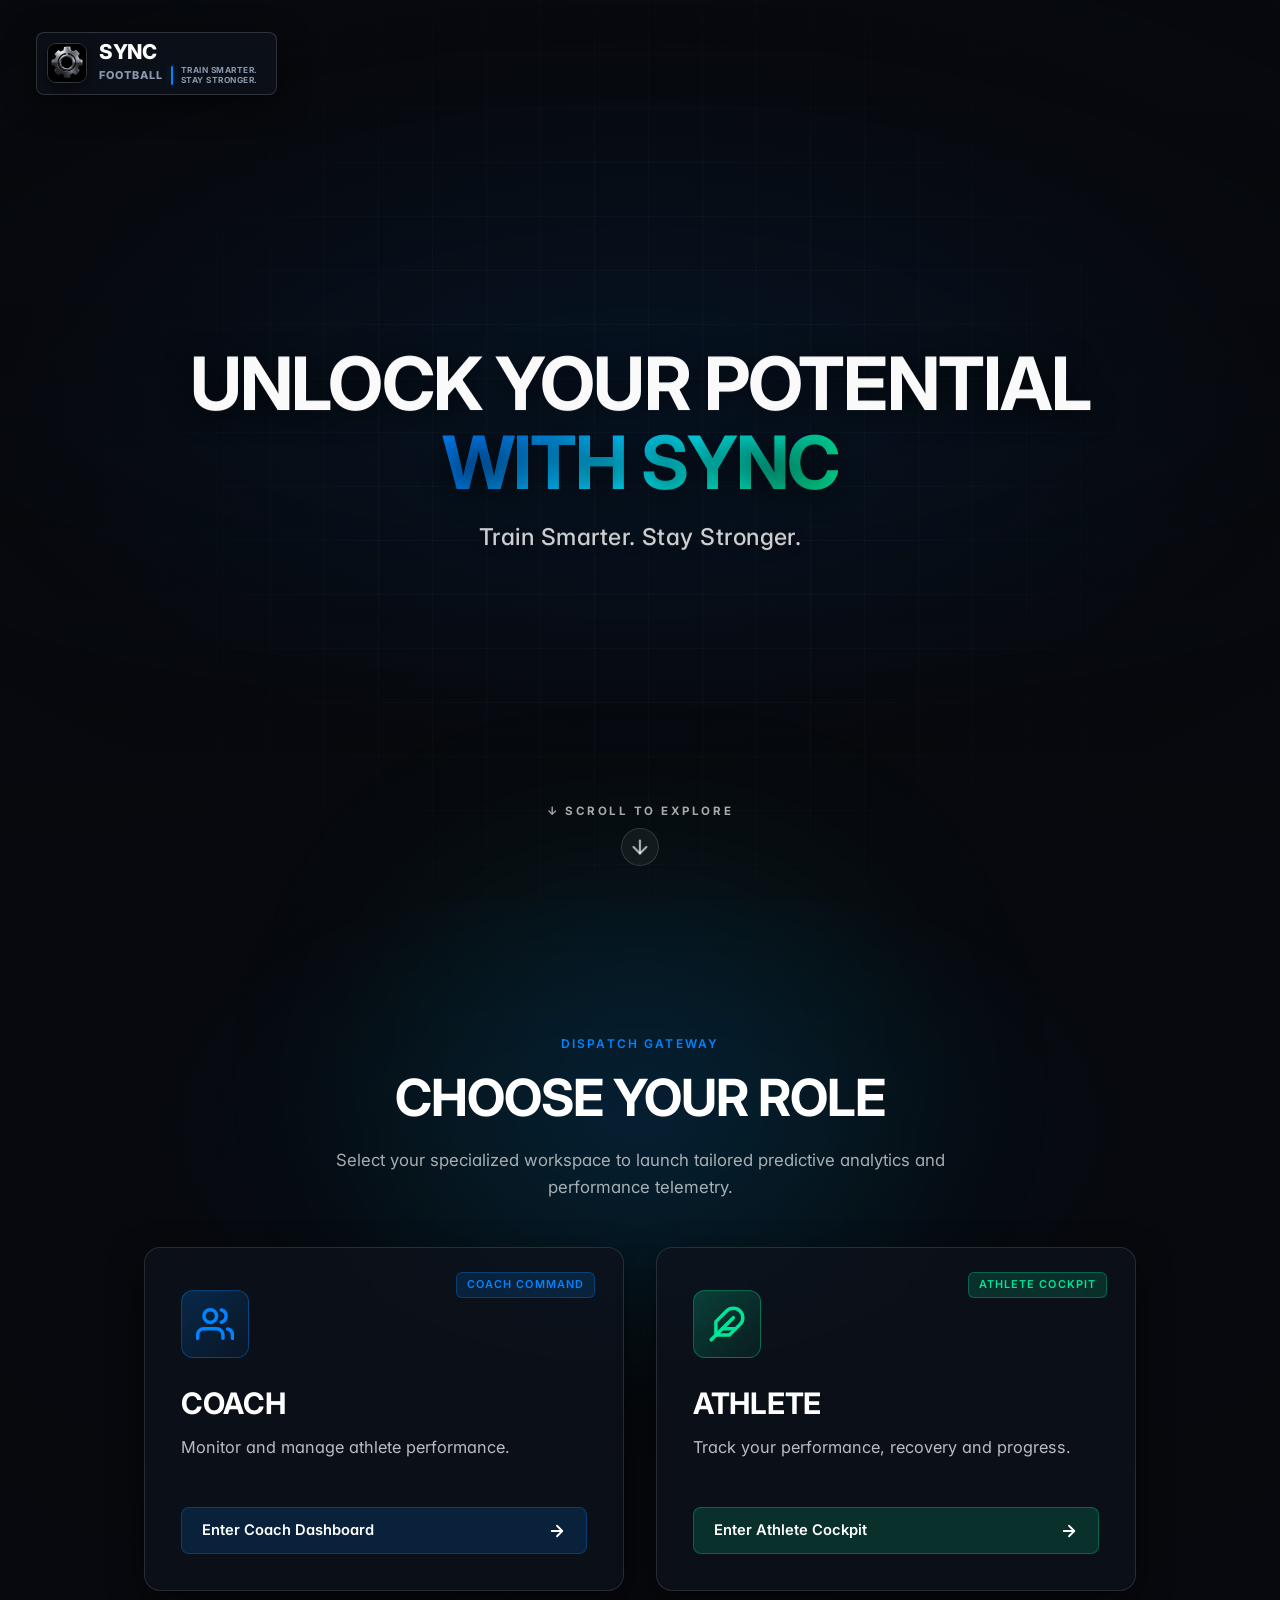
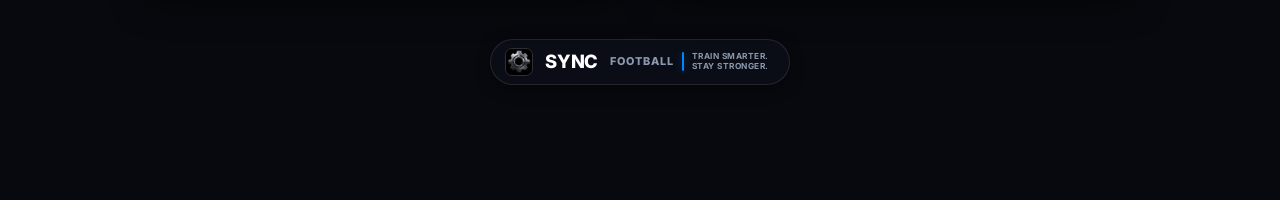
==== public/index.html @ 0d1e0ff8 "Fix ESP32 simulation toggle, telemetry pipeline, and persistent graph visibility" ====
<!DOCTYPE html>
<html lang="en">

<head>
  <meta charset="UTF-8">
  <meta name="viewport" content="width=device-width, initial-scale=1.0">
  <title>SYNC — Train Smarter. Stay Stronger.</title>
  <meta name="description"
    content="SYNC: Predictive AI Telemetry, Performance Readiness, and Injury Prevention.">

  <!-- Modern Clean Typography -->
  <link rel="preconnect" href="https://fonts.googleapis.com">
  <link rel="preconnect" href="https://fonts.gstatic.com" crossorigin>
  <link href="https://fonts.googleapis.com/css2?family=Inter:wght@400;500;600;700;800&display=swap" rel="stylesheet">

  <link rel="icon" type="image/png" sizes="32x32" href="images/favicon-32x32.png">
  <link rel="icon" type="image/png" sizes="16x16" href="images/favicon-16x16.png">
  <link rel="apple-touch-icon" sizes="180x180" href="images/apple-touch-icon.png">
  <link rel="shortcut icon" href="favicon.ico">
  <!-- Google Fonts Preconnect & High-Performance Typography -->
  <link rel="preconnect" href="https://fonts.googleapis.com">
  <link rel="preconnect" href="https://fonts.gstatic.com" crossorigin>
  <link href="https://fonts.googleapis.com/css2?family=IBM+Plex+Mono:wght@400;500;600;700&family=Inter:wght@300;400;500;600;700;800&display=swap" rel="stylesheet">
  <link rel="stylesheet" href="style.css">
</head>

<body>

  <!-- ========================================================================
       NEW LANDING PAGE EXPERIENCE (Sections 1 & 2)
       ======================================================================== -->
  <div id="landingPage" class="landing-page-root">

    <!-- ======================================================================
         SECTION 1: FULL-SCREEN VIDEO HERO (100vh)
         ====================================================================== -->
    <section class="landing-section landing-hero-section" id="landingHeroSection">
      
      <!-- Full-Screen Background Video Layer -->
      <div class="landing-video-container" aria-hidden="true">
        <video class="landing-hero-video" id="landingHeroVideo" autoplay muted loop playsinline preload="auto">
          <source src="videos/hero-bg.mp4" type="video/mp4">
          <source src="videos/hero-soccer.mp4" type="video/mp4">
          <source src="videos/hero-soccer-alt.mp4" type="video/mp4">
        </video>
        <div class="landing-video-overlay"></div>
        <div class="landing-grid-cyber-mesh"></div>
      </div>

      <!-- Top Floating Minimal Brand Badge -->
      <header class="landing-top-bar" aria-label="SYNC Brand Header">
        <div class="landing-brand-box">
          <img src="images/group_icon.jpg" alt="SYNC Logo" class="landing-brand-logo">
          <div class="landing-brand-info">
            <span class="landing-brand-title">SYNC</span>
            <div class="landing-brand-sub-row">
              <span class="brand-sport">FOOTBALL</span>
              <span class="brand-divider-bar" aria-hidden="true"></span>
              <div class="brand-tagline-stack">
                <span>TRAIN SMARTER.</span>
                <span>STAY STRONGER.</span>
              </div>
            </div>
          </div>
        </div>
      </header>

      <!-- Centered Hero Caption -->
      <div class="landing-hero-content">
        <h1 class="landing-hero-title">
          UNLOCK YOUR POTENTIAL<br>
          <span class="landing-hero-title-highlight">WITH SYNC</span>
        </h1>

        <p class="landing-hero-subtitle">Train Smarter. Stay Stronger.</p>
      </div>

      <!-- Bottom Scroll Indicator -->
      <a href="#chooseRoleSection" class="landing-scroll-indicator" id="scrollExploreBtn" aria-label="Scroll to explore roles">
        <span class="landing-scroll-text">↓ SCROLL TO EXPLORE</span>
        <div class="landing-scroll-arrow">
          <svg viewBox="0 0 24 24" width="22" height="22" fill="none" stroke="currentColor" stroke-width="2.4" stroke-linecap="round" stroke-linejoin="round">
            <line x1="12" y1="5" x2="12" y2="19"></line>
            <polyline points="19 12 12 19 5 12"></polyline>
          </svg>
        </div>
      </a>
    </section>

    <!-- ======================================================================
         SECTION 2: CHOOSE YOUR ROLE (100vh)
         ====================================================================== -->
    <section class="landing-section landing-role-section" id="chooseRoleSection">
      <div class="landing-role-backdrop-glow"></div>
      <div class="landing-role-container">
        
        <div class="landing-role-header">
          <span class="landing-role-kicker">DISPATCH GATEWAY</span>
          <h2 class="landing-role-headline">CHOOSE YOUR ROLE</h2>
          <p class="landing-role-lead">Select your specialized workspace to launch tailored predictive analytics and performance telemetry.</p>
        </div>

        <div class="landing-role-grid">
          
          <!-- COACH CARD -->
          <div class="landing-role-card coach-card" id="btnRoleCoach" role="button" tabindex="0" aria-label="Select Coach Role">
            <div class="landing-card-glow coach-glow"></div>
            <div class="landing-card-pill coach-pill">COACH COMMAND</div>
            
            <div class="landing-card-icon-box coach-icon-box">
              <svg viewBox="0 0 24 24" width="38" height="38" fill="none" stroke="currentColor" stroke-width="2.2" stroke-linecap="round" stroke-linejoin="round">
                <path d="M17 21v-2a4 4 0 0 0-4-4H5a4 4 0 0 0-4 4v2"/>
                <circle cx="9" cy="7" r="4"/>
                <path d="M23 21v-2a4 4 0 0 0-3-3.87"/>
                <path d="M16 3.13a4 4 0 0 1 0 7.75"/>
              </svg>
            </div>

            <h3 class="landing-card-title">COACH</h3>
            <p class="landing-card-desc">Monitor and manage athlete performance.</p>

            <div class="landing-card-action coach-action">
              <span>Enter Coach Dashboard</span>
              <svg viewBox="0 0 24 24" width="18" height="18" fill="none" stroke="currentColor" stroke-width="2.4" stroke-linecap="round" stroke-linejoin="round">
                <line x1="5" y1="12" x2="19" y2="12"></line>
                <polyline points="12 5 19 12 12 19"></polyline>
              </svg>
            </div>
          </div>

          <!-- ATHLETE CARD -->
          <div class="landing-role-card athlete-card" id="btnRoleAthlete" role="button" tabindex="0" aria-label="Select Athlete Role">
            <div class="landing-card-glow athlete-glow"></div>
            <div class="landing-card-pill athlete-pill">ATHLETE COCKPIT</div>

            <div class="landing-card-icon-box athlete-icon-box">
              <svg viewBox="0 0 24 24" width="38" height="38" fill="none" stroke="currentColor" stroke-width="2.2" stroke-linecap="round" stroke-linejoin="round">
                <path d="M20.24 12.24a6 6 0 0 0-8.49-8.49L5 10.5V19h8.5z"/>
                <line x1="16" y1="8" x2="2" y2="22"/>
                <line x1="17.5" y1="15" x2="9" y2="15"/>
              </svg>
            </div>

            <h3 class="landing-card-title">ATHLETE</h3>
            <p class="landing-card-desc">Track your performance, recovery and progress.</p>

            <div class="landing-card-action athlete-action">
              <span>Enter Athlete Cockpit</span>
              <svg viewBox="0 0 24 24" width="18" height="18" fill="none" stroke="currentColor" stroke-width="2.4" stroke-linecap="round" stroke-linejoin="round">
                <line x1="5" y1="12" x2="19" y2="12"></line>
                <polyline points="12 5 19 12 12 19"></polyline>
              </svg>
            </div>
          </div>

        </div>

        <div class="landing-section-footer">
          <div class="footer-brand-lockup">
            <img src="images/group_icon.jpg" alt="SYNC Logo" class="footer-brand-icon">
            <span class="footer-brand-title">SYNC</span>
            <div class="footer-brand-sub-row">
              <span class="brand-sport">FOOTBALL</span>
              <span class="brand-divider-bar" aria-hidden="true"></span>
              <div class="brand-tagline-stack">
                <span>TRAIN SMARTER.</span>
                <span>STAY STRONGER.</span>
              </div>
            </div>
          </div>
        </div>

      </div>
    </section>

  </div>

  <!-- ========================================================================
       EXISTING APPLICATION COCKPIT ROOT (Wrapped to enable seamless role dispatch)
       ======================================================================== -->
  <div id="dashboardAppRoot" class="dashboard-app-root hidden">

  <!-- Top Application Navigation Header -->
  <header class="top-nav">
    <div class="nav-left-group">
      <!-- Mobile Drawer Hamburger Toggle Button -->
      <button class="mobile-nav-toggle" id="mobileNavToggle" aria-label="Toggle navigation menu" aria-expanded="false"
        aria-controls="appSidebar">
        <svg viewBox="0 0 24 24" width="22" height="22" fill="none" stroke="currentColor" stroke-width="2.3"
          stroke-linecap="round" stroke-linejoin="round">
          <line x1="3" y1="12" x2="21" y2="12"></line>
          <line x1="3" y1="6" x2="21" y2="6"></line>
          <line x1="3" y1="18" x2="21" y2="18"></line>
        </svg>
      </button>

      <!-- Brand Logo and Identity -->
      <a href="#dashboard" class="brand-box" aria-label="SYNC Football Dashboard">
        <div class="brand-icon">
          <img src="images/group_icon.jpg" alt="SYNC Logo" class="brand-logo-img">
        </div>
        <div class="brand-text">
          <span class="brand-name">SYNC</span>
          <div class="brand-sub-lockup">
            <span class="brand-sport">FOOTBALL</span>
            <span class="brand-divider-bar" aria-hidden="true"></span>
            <div class="brand-tagline-stack">
              <span>TRAIN SMARTER.</span>
              <span>STAY STRONGER.</span>
            </div>
          </div>
        </div>
      </a>

      <!-- Quick Switch Role / Back to Home Button -->
      <button type="button" class="btn-switch-role-pill" id="btnSwitchRoleTop" title="Return to Landing Page & Switch Role">
        <svg viewBox="0 0 24 24" width="13" height="13" fill="none" stroke="currentColor" stroke-width="2.3" stroke-linecap="round" stroke-linejoin="round">
          <polyline points="15 18 9 12 15 6"></polyline>
        </svg>
        <span>Switch Role</span>
      </button>
    </div>

    <!-- Center Role Switcher (Athlete Cockpit | Coach Squad | Forensic Auditor) -->
    <div class="nav-center-group">
      <div class="role-segment-control" role="tablist" aria-label="Role View Selector">
        <button class="role-segment-btn active" data-role="athlete" role="tab" aria-selected="true" title="Athlete Personal Cockpit">
          <svg viewBox="0 0 24 24" width="14" height="14" fill="none" stroke="currentColor" stroke-width="2.3">
            <path d="M20 21v-2a4 4 0 0 0-4-4H8a4 4 0 0 0-4 4v2"/><circle cx="12" cy="7" r="4"/>
          </svg>
          <span>Athlete</span>
        </button>
        <button class="role-segment-btn" data-role="coach" role="tab" aria-selected="false" title="Squad Management">
          <svg viewBox="0 0 24 24" width="14" height="14" fill="none" stroke="currentColor" stroke-width="2.3">
            <path d="M17 21v-2a4 4 0 0 0-4-4H5a4 4 0 0 0-4 4v2"/><circle cx="9" cy="7" r="4"/><path d="M23 21v-2a4 4 0 0 0-3-3.87"/><path d="M16 3.13a4 4 0 0 1 0 7.75"/>
          </svg>
          <span>Coach Squad</span>
        </button>
      </div>
      <span id="headerRoleBadge" class="header-role-indicator">Athlete View</span>
    </div>

    <!-- Top Right Actions & Athlete Profile -->
    <div class="nav-right-group">

      <!-- Quick Action Buttons for Transparency -->
      <div class="header-transparency-actions">
        <button class="btn-header-pill" id="btnOpenDataQualityModal" title="Live Sensor Quality & Diagnostics">
          <span class="pulse-dot green" id="headerQualityDot"></span>
          <span id="headerQualityLabel">Quality: 96%</span>
        </button>
        <button class="btn-header-pill" id="btnOpenModelCardModal" title="View Versioned ML Model Card & Metrics">
          <span>Model Card v2.4</span>
        </button>
      </div>

      <!-- User Profile & Time Display -->
      <div class="user-profile-widget">
        <div class="user-profile-menu" id="userProfileBtn" tabindex="0" role="button" aria-haspopup="true">
          <img src="images/athlete_avatar.png" alt="Avneesh Walvalkar" class="user-avatar-img">
          <div class="user-info-text">
            <div class="user-name-row">
              <span class="user-name">Avneesh Walvalkar</span>
              <svg viewBox="0 0 24 24" width="14" height="14" fill="none" stroke="currentColor" stroke-width="2.5">
                <polyline points="6 9 12 15 18 9" />
              </svg>
            </div>
            <span class="user-role-label" id="userRoleBadge">Football Player</span>
          </div>
        </div>

        <div class="datetime-display">
          <span class="datetime-date" id="liveDate">Mon, 7 Oct 2025</span>
          <span class="datetime-time" id="liveTime">10:24 AM</span>
        </div>
      </div>
    </div>
  </header>



  <!-- Mobile Navigation Drawer Backdrop Overlay -->
  <div class="mobile-nav-backdrop" id="mobileNavBackdrop"></div>

  <!-- Application Body Layout -->
  <div class="app-layout">

    <!-- Left Navigation Sidebar / Mobile Slide-Out Drawer -->
    <aside class="sidebar" id="appSidebar" role="navigation" aria-label="Main Navigation">
      <div class="sidebar-drawer-header">
        <div class="drawer-brand">
          <div class="brand-icon drawer-icon">
            <img src="images/group_icon.jpg" alt="SYNC Logo" class="brand-logo-img">
          </div>
          <div class="brand-text">
            <span class="brand-name">SYNC</span>
            <div class="brand-sub-lockup">
              <span class="brand-sport">FOOTBALL</span>
              <span class="brand-divider-bar" aria-hidden="true"></span>
              <div class="brand-tagline-stack">
                <span>TRAIN SMARTER.</span>
                <span>STAY STRONGER.</span>
              </div>
            </div>
          </div>
        </div>
        <button class="drawer-close-btn" id="btnCloseSidebar" aria-label="Close navigation menu">&times;</button>
      </div>

      <!-- Quick Switch Role Sidebar Button -->
      <div class="sidebar-switch-role-box">
        <button type="button" class="sidebar-switch-role-btn" id="btnSwitchRoleSidebar" title="Return to Landing Page & Switch Role">
          <svg viewBox="0 0 24 24" width="12" height="12" fill="none" stroke="currentColor" stroke-width="2.2" stroke-linecap="round" stroke-linejoin="round">
            <line x1="19" y1="12" x2="5" y2="12"></line>
            <polyline points="12 19 5 12 12 5"></polyline>
          </svg>
          <span>Back to Home</span>
        </button>
      </div>

      <nav class="sidebar-nav">
        <!-- Core Cockpit -->
        <div class="sidebar-nav-section">
          <span class="nav-section-label">Core Cockpit</span>
          <a href="#dashboard" class="nav-item active" data-nav="dashboard">
            <svg viewBox="0 0 24 24" fill="none" stroke="currentColor" stroke-width="2.2">
              <path d="m3 9 9-7 9 7v11a2 2 0 0 1-2 2H5a2 2 0 0 1-2-2z" />
              <polyline points="9 22 9 12 15 12 15 22" />
            </svg>
            <span>Dashboard</span>
          </a>

          <a href="#live-data" class="nav-item" data-nav="live-data">
            <svg viewBox="0 0 24 24" fill="none" stroke="currentColor" stroke-width="2.2">
              <polyline points="22 12 18 12 15 21 9 3 6 12 2 12" />
            </svg>
            <span>Live Data Lab</span>
          </a>

          <a href="#analytics" class="nav-item" data-nav="analytics">
            <svg viewBox="0 0 24 24" fill="none" stroke="currentColor" stroke-width="2.2">
              <line x1="18" y1="20" x2="18" y2="10" />
              <line x1="12" y1="20" x2="12" y2="4" />
              <line x1="6" y1="20" x2="6" y2="14" />
            </svg>
            <span>Analytics</span>
          </a>
        </div>

        <!-- Digital Twin & Simulation -->
        <div class="sidebar-nav-section">
          <span class="nav-section-label">Digital Twin</span>
          <a href="#what-if" class="nav-item" data-nav="what-if">
            <svg viewBox="0 0 24 24" fill="none" stroke="currentColor" stroke-width="2.2" stroke-linecap="round"
              stroke-linejoin="round">
              <line x1="4" y1="21" x2="4" y2="14" />
              <line x1="4" y1="10" x2="4" y2="3" />
              <line x1="12" y1="21" x2="12" y2="12" />
              <line x1="12" y1="8" x2="12" y2="3" />
              <line x1="20" y1="21" x2="20" y2="16" />
              <line x1="20" y1="12" x2="20" y2="3" />
              <line x1="1" y1="14" x2="7" y2="14" />
              <line x1="9" y1="8" x2="15" y2="8" />
              <line x1="17" y1="16" x2="23" y2="16" />
            </svg>
            <span>Predicto</span>
          </a>

          <a href="#digital-twin" class="nav-item" data-nav="digital-twin">
            <svg viewBox="0 0 24 24" fill="none" stroke="currentColor" stroke-width="2.2">
              <path d="M20 21v-2a4 4 0 0 0-4-4H8a4 4 0 0 0-4 4v2" />
              <circle cx="12" cy="7" r="4" />
            </svg>
            <span>Player Profile</span>
          </a>
        </div>

        <!-- Squad & Governance -->
        <div class="sidebar-nav-section squad-governance-section coach-only-element">
          <span class="nav-section-label">Squad &amp; Audit</span>
          <a href="#coach-squad" class="nav-item coach-only-element" data-nav="coach-squad">
            <svg viewBox="0 0 24 24" width="18" height="18" fill="none" stroke="currentColor" stroke-width="2.2">
              <path d="M17 21v-2a4 4 0 0 0-4-4H5a4 4 0 0 0-4 4v2"/>
              <circle cx="9" cy="7" r="4"/>
              <path d="M23 21v-2a4 4 0 0 0-3-3.87"/>
              <path d="M16 3.13a4 4 0 0 1 0 7.75"/>
            </svg>
            <span>Coach Squad</span>
          </a>
        </div>

        <!-- System -->
        <div class="sidebar-nav-section">
          <span class="nav-section-label">System</span>
          <a href="#settings" class="nav-item" data-nav="settings">
            <svg viewBox="0 0 24 24" fill="none" stroke="currentColor" stroke-width="2.2">
              <circle cx="12" cy="12" r="3" />
              <path
                d="M19.4 15a1.65 1.65 0 0 0 .33 1.82l.06.06a2 2 0 0 1 0 2.83 2 2 0 0 1-2.83 0l-.06-.06a1.65 1.65 0 0 0-1.82-.33 1.65 1.65 0 0 0-1 1.51V21a2 2 0 0 1-2 2 2 2 0 0 1-2-2v-.09A1.65 1.65 0 0 0 9 19.4a1.65 1.65 0 0 0-1.82.33l-.06.06a2 2 0 0 1-2.83 0 2 2 0 0 1 0-2.83l.06-.06a1.65 1.65 0 0 0 .33-1.82 1.65 1.65 0 0 0-1.51-1H3a2 2 0 0 1-2-2 2 2 0 0 1 2-2h.09A1.65 1.65 0 0 0 4.6 9a1.65 1.65 0 0 0-.33-1.82l-.06-.06a2 2 0 0 1 0-2.83 2 2 0 0 1 2.83 0l.06.06a1.65 1.65 0 0 0 1.82.33H9a1.65 1.65 0 0 0 1-1.51V3a2 2 0 0 1 2-2 2 2 0 0 1 2 2v.09a1.65 1.65 0 0 0 1 1.51 1.65 1.65 0 0 0 1.82-.33l.06-.06a2 2 0 0 1 2.83 0 2 2 0 0 1 0 2.83l-.06.06a1.65 1.65 0 0 0-.33 1.82V9a1.65 1.65 0 0 0 1.51 1H21a2 2 0 0 1 2 2 2 2 0 0 1-2 2h-.09a1.65 1.65 0 0 0-1.51 1z" />
            </svg>
            <span>Settings</span>
          </a>
        </div>

      </nav>

      <!-- Sidebar Pinned Slogan -->
      <div class="sidebar-slogan">
        <h4>BETTER DATA.<br>SAFER PLAYERS.<br>STRONGER TOMORROW.</h4>
      </div>
    </aside>

    <!-- Main Viewport containing View Panels -->
    <main class="main-viewport" id="mainViewport">

      <!-- ======================================================================
           VIEW 1: DASHBOARD (EXACT SCREENSHOT LAYOUT)
           ====================================================================== -->
      <section class="view-panel active" id="view-dashboard">
        <!-- WHOOP-Style Cinematic Low-Poly 3D Soccer Hero Background Video Layer -->
        <div class="whoop-hero-video-bg" aria-hidden="true">
          <video class="whoop-bg-video-element" id="whoopHeroVideo" autoplay muted loop playsinline preload="auto">
            <source src="videos/hero-soccer.mp4" type="video/mp4">
          </video>
          <div class="whoop-hero-video-overlay"></div>
        </div>

        <div class="dashboard-flow-container">

          <!-- 1. EXECUTIVE COMMAND HEADER: Identity & Calibration + Today's AI Prescription -->
          <div class="dashboard-hero-section">
            <!-- Athlete Persona & Calibration Status Card -->
            <div class="card athlete-hero-identity-card" id="athleteTwinStatusCard">
              <div id="twinLoadLabel" style="display:none;">Load: <span id="twinLoadVal">0.0</span></div>
              <div class="hero-identity-top">
                <div class="hero-avatar-box">
                  <img src="images/athlete_avatar.png" alt="Avneesh Walvalkar" class="hero-avatar-img">
                  <span class="pulsing-state-dot-mini"></span>
                </div>
                <div class="hero-identity-meta">
                  <div class="twin-badge-row">
                    <span class="twin-section-label">ATHLETE DIGITAL TWIN</span>
                  </div>
                  <h1 class="hero-greeting-title" id="heroGreeting">Good Morning, Avneesh!</h1>
                  <p class="hero-greeting-sub" id="heroSubtext">Avneesh Walvalkar • Midfielder • Squad #8</p>
                </div>
              </div>

              <div class="hero-identity-footer">
                <div class="overall-state-badge badge-ready" id="twinOverallStateBadge">
                  <span class="pulsing-state-dot"></span>
                  <span id="twinOverallStateText">READY FOR TRAINING</span>
                </div>
                <button type="button" class="btn-twin-explainer" id="btnOpenHowTwinWorks"
                  title="Understand how your personalized digital twin calculates your state">
                  <span>How It Works</span>
                  <svg viewBox="0 0 24 24" width="14" height="14" fill="none" stroke="currentColor" stroke-width="2">
                    <circle cx="12" cy="12" r="10" />
                    <line x1="12" y1="16" x2="12" y2="12" />
                    <line x1="12" y1="8" x2="12.01" y2="8" />
                  </svg>
                </button>
                <div id="smartAlertsList" style="display:none;"></div>
                <span id="alertsCountBadge" style="display:none;">0</span>
              </div>
            </div>
          </div>

          <!-- 2. PHYSICAL SENSORS: Live Biometric Telemetry & Inertial Kinematics -->
          <div class="dashboard-telemetry-section">
            <div class="section-title-row">
              <div class="section-title-left">
                <span class="section-kicker">PHYSICAL SENSORS</span>
                <h2 class="section-heading">Live Athlete Data</h2>
              </div>
              <div class="telemetry-live-badge">
                <span class="pulse-dot green"></span>
                <span>STREAM ACTIVE</span>
              </div>
            </div>

            <!-- 4 Quick Vitals Metric Cards -->
            <div class="vitals-grid-row">
              <!-- Heart Rate -->
              <div class="card metric-card">
                <div class="metric-header">
                  <div class="metric-icon-box icon-heart">
                    <svg viewBox="0 0 24 24" width="18" height="18" fill="none" stroke="currentColor" stroke-width="2" stroke-linecap="round" stroke-linejoin="round">
                      <path d="M20.84 4.61a5.5 5.5 0 0 0-7.78 0L12 5.67l-1.06-1.06a5.5 5.5 0 0 0-7.78 7.78l1.06 1.06L12 21.23l7.78-7.78 1.06-1.06a5.5 5.5 0 0 0 0-7.78z" />
                    </svg>
                  </div>
                  <span class="metric-label">Heart Rate</span>
                </div>
                <div class="metric-val-row">
                  <span class="metric-num" id="vitalHrVal">156</span>
                  <span class="metric-unit">BPM</span>
                  <span class="metric-trend trend-up-red" id="vitalHrTrend">&uarr; 8%</span>
                </div>
                <div class="badge-pill pill-red" id="vitalHrStatus">
                  <span id="vitalHrStatusText">High Intensity</span>
                </div>
              </div>

              <!-- SpO2 -->
              <div class="card metric-card">
                <div class="metric-header">
                  <div class="metric-icon-box icon-spo2">
                    <svg viewBox="0 0 24 24" width="18" height="18" fill="none" stroke="currentColor" stroke-width="2" stroke-linecap="round" stroke-linejoin="round">
                      <path d="M12 2.69l5.66 5.66a8 8 0 1 1-11.31 0z" />
                    </svg>
                  </div>
                  <span class="metric-label">SpO<sub>2</sub></span>
                </div>
                <div class="metric-val-row">
                  <span class="metric-num" id="vitalSpo2Val">98</span>
                  <span class="metric-unit">%</span>
                </div>
                <div class="badge-pill pill-green" id="vitalSpo2Status">
                  <span class="pill-dot"></span>
                  <span id="vitalSpo2StatusText">Normal</span>
                </div>
              </div>

              <!-- Activity -->
              <div class="card metric-card">
                <div class="metric-header">
                  <div class="metric-icon-box icon-activity">
                    <img src="images/activity_runner.png" alt="Running Activity" class="metric-icon-img">
                  </div>
                  <span class="metric-label">Activity</span>
                </div>
                <div class="metric-val-row">
                  <span class="metric-num" id="vitalActivityVal" style="font-size:1.35rem;">Running</span>
                </div>
                <span class="badge-subtext" id="vitalActivitySub">Team Training</span>
              </div>

              <!-- Acceleration -->
              <div class="card metric-card">
                <div class="metric-header">
                  <div class="metric-icon-box icon-accel">
                    <svg viewBox="0 0 24 24" width="18" height="18" fill="none" stroke="currentColor" stroke-width="2" stroke-linecap="round" stroke-linejoin="round">
                      <polyline points="22 12 18 12 15 21 9 3 6 12 2 12" />
                    </svg>
                  </div>
                  <span class="metric-label">Acceleration</span>
                </div>
                <div class="metric-val-row">
                  <span class="metric-num" id="vitalAccelVal">2.8</span>
                  <span class="metric-unit">g</span>
                  <span class="metric-trend trend-up-amber" id="vitalAccelTrend">&uarr; 22%</span>
                </div>
                <div class="badge-pill pill-yellow" id="vitalAccelStatus">
                  <span class="pill-dot"></span>
                  <span id="vitalAccelStatusText">High Load</span>
                </div>
              </div>
            </div>
          </div>

          <!-- 3. SAFETY PROTOCOLS & INJURY PREVENTION HUB -->
          <div class="dashboard-safety-section">
            <div class="section-title-row">
              <div class="section-title-left">
                <span class="section-kicker">SAFETY PROTOCOLS</span>
                <h2 class="section-heading">High Precautions</h2>
              </div>
            </div>

            <div class="safety-cards-grid">
              <!-- Left Card: Training Risk (Replaces Biomechanical Injury Risk) -->
              <div class="card injury-risk-card training-risk-card">
                <div class="card-header-flex">
                  <div class="card-title-with-icon">
                    <svg viewBox="0 0 24 24" fill="none" stroke="currentColor" stroke-width="2.2">
                      <path d="M12 22s8-4 8-10V5l-8-3-8 3v7c0 6 8 10 8 10z" />
                    </svg>
                    <span class="card-main-title">Training Risk</span>
                  </div>
                  <button type="button" class="icon-info-btn" id="btnInjuryInfo" title="Click for metric explanations" aria-label="Training Risk metric information" aria-expanded="false" aria-haspopup="dialog" aria-controls="trainingRiskInfoPopup">
                    <svg viewBox="0 0 24 24" width="18" height="18" fill="none" stroke="currentColor" stroke-width="2">
                      <circle cx="12" cy="12" r="10" />
                      <line x1="12" y1="16" x2="12" y2="12" />
                      <line x1="12" y1="8" x2="12.01" y2="8" />
                    </svg>
                  </button>
                </div>

                <!-- Clean Information Popup for Training Risk Metrics -->
                <div class="training-risk-info-popup" id="trainingRiskInfoPopup" role="dialog" aria-label="Training Risk Metric Guide" style="display: none;">
                  <div class="risk-popup-header">
                    <div class="risk-popup-header-title">
                      <svg viewBox="0 0 24 24" width="14" height="14" fill="none" stroke="currentColor" stroke-width="2.2">
                        <circle cx="12" cy="12" r="10" />
                        <line x1="12" y1="16" x2="12" y2="12" />
                        <line x1="12" y1="8" x2="12.01" y2="8" />
                      </svg>
                      <span>Training Risk Guide</span>
                    </div>
                    <button type="button" class="risk-popup-close-btn" id="btnCloseTrainingRiskPopup" aria-label="Close information popup">&times;</button>
                  </div>
                  <div class="risk-popup-body">
                    <div class="risk-popup-item">
                      <strong class="risk-popup-metric-name">Training Load:</strong>
                      <span class="risk-popup-metric-desc">Shows how much effort you put into training.</span>
                    </div>
                    <div class="risk-popup-item">
                      <strong class="risk-popup-metric-name">Running Impact:</strong>
                      <span class="risk-popup-metric-desc">Shows the impact on your body while running.</span>
                    </div>
                    <div class="risk-popup-item">
                      <strong class="risk-popup-metric-name">Movement Balance:</strong>
                      <span class="risk-popup-metric-desc">Shows how steady and consistent your movements are.</span>
                    </div>
                    <div class="risk-popup-item">
                      <strong class="risk-popup-metric-name">Recovery:</strong>
                      <span class="risk-popup-metric-desc">Shows how well your body is recovering and if you need more rest.</span>
                    </div>
                  </div>
                </div>

                <div class="training-risk-table">
                  <div class="training-risk-rows">
                    <!-- Row 1: Training Load -->
                    <div class="training-risk-row">
                      <span class="risk-row-label">Training Load</span>
                      <div class="risk-row-status">
                        <span class="risk-status-dot dot-yellow" id="riskDotTrainingLoad"></span>
                        <span class="risk-status-text" id="riskStatusTrainingLoad">Moderate</span>
                      </div>
                    </div>

                    <!-- Row 2: Running Impact -->
                    <div class="training-risk-row">
                      <span class="risk-row-label">Running Impact</span>
                      <div class="risk-row-status">
                        <span class="risk-status-dot dot-red" id="riskDotRunningImpact"></span>
                        <span class="risk-status-text" id="riskStatusRunningImpact">High</span>
                      </div>
                    </div>

                    <!-- Row 3: Movement Balance -->
                    <div class="training-risk-row">
                      <span class="risk-row-label">Movement Balance</span>
                      <div class="risk-row-status">
                        <span class="risk-status-dot dot-green" id="riskDotMovementBalance"></span>
                        <span class="risk-status-text" id="riskStatusMovementBalance">Good</span>
                      </div>
                    </div>

                    <!-- Row 4: Recovery -->
                    <div class="training-risk-row">
                      <span class="risk-row-label">Recovery</span>
                      <div class="risk-row-status">
                        <span class="risk-status-dot dot-red" id="riskDotRecovery"></span>
                        <span class="risk-status-text" id="riskStatusRecovery">Low</span>
                      </div>
                    </div>
                  </div>
                </div>
              </div>

              <!-- Right Card: Recommended Precautions Checklist -->
              <div class="card precautions-card">
                <div class="card-header-flex">
                  <div class="card-title-with-icon">
                    <svg viewBox="0 0 24 24" fill="none" stroke="currentColor" stroke-width="2.2">
                      <path d="M9 18h6" />
                      <path d="M10 22h4" />
                      <path d="M12 2a7 7 0 0 0-7 7c0 2.5 1.5 4.5 3 6h8c1.5-1.5 3-3.5 3-6a7 7 0 0 0-7-7z" />
                    </svg>
                    <span class="card-main-title">Prescribed Daily Precautions</span>
                  </div>
                  <div class="icon-info-btn" id="btnPrecautionsInfo"
                    title="Physiological evidence-based recovery guidelines">
                    <svg viewBox="0 0 24 24" width="18" height="18" fill="none" stroke="currentColor" stroke-width="2">
                      <circle cx="12" cy="12" r="10" />
                      <line x1="12" y1="16" x2="12" y2="12" />
                      <line x1="12" y1="8" x2="12.01" y2="8" />
                    </svg>
                  </div>
                </div>

                <ul class="precautions-list" id="precautionsChecklist">
                  <li class="precaution-item" data-idx="0">
                    <div class="precaution-checkbox">
                      <svg viewBox="0 0 24 24" fill="none" stroke="currentColor" stroke-width="3.5" stroke-linecap="round"
                        stroke-linejoin="round">
                        <polyline points="20 6 9 17 4 12" />
                      </svg>
                    </div>
                    <span class="precaution-text">Consider reducing high-intensity training if fatigue remains
                      elevated.</span>
                  </li>
                  <li class="precaution-item" data-idx="1">
                    <div class="precaution-checkbox">
                      <svg viewBox="0 0 24 24" fill="none" stroke="currentColor" stroke-width="3.5" stroke-linecap="round"
                        stroke-linejoin="round">
                        <polyline points="20 6 9 17 4 12" />
                      </svg>
                    </div>
                    <span class="precaution-text">Focus on proper warm-up and cool-down.</span>
                  </li>
                  <li class="precaution-item" data-idx="2">
                    <div class="precaution-checkbox">
                      <svg viewBox="0 0 24 24" fill="none" stroke="currentColor" stroke-width="3.5" stroke-linecap="round"
                        stroke-linejoin="round">
                        <polyline points="20 6 9 17 4 12" />
                      </svg>
                    </div>
                    <span class="precaution-text">Include strength and mobility work for hamstrings and calves.</span>
                  </li>
                  <li class="precaution-item" data-idx="3">
                    <div class="precaution-checkbox">
                      <svg viewBox="0 0 24 24" fill="none" stroke="currentColor" stroke-width="3.5" stroke-linecap="round"
                        stroke-linejoin="round">
                        <polyline points="20 6 9 17 4 12" />
                      </svg>
                    </div>
                    <span class="precaution-text">Ensure adequate rest and sleep.</span>
                  </li>
                  <li class="precaution-item" data-idx="4">
                    <div class="precaution-checkbox">
                      <svg viewBox="0 0 24 24" fill="none" stroke="currentColor" stroke-width="3.5" stroke-linecap="round"
                        stroke-linejoin="round">
                        <polyline points="20 6 9 17 4 12" />
                      </svg>
                    </div>
                    <span class="precaution-text">If you feel pain or discomfort, consult a qualified sports
                      professional.</span>
                  </li>
                </ul>
              </div>
            </div>

            <!-- Card: Interactive Sports Science Tools (Centered) -->
            <div class="card quick-actions-hub-card">
              <span class="quick-hub-title">Interactive Sports Science Hub</span>
              <div class="quick-hub-grid">
                <a href="#what-if" class="quick-hub-btn" data-nav="what-if">
                  <svg viewBox="0 0 24 24" width="16" height="16" fill="none" stroke="currentColor" stroke-width="2.2"><path d="m19 12-7-7-7 7"/><path d="M12 19V5"/></svg>
                  <span>Predictio</span>
                </a>
                <a href="#analytics" class="quick-hub-btn" data-nav="analytics">
                  <svg viewBox="0 0 24 24" width="16" height="16" fill="none" stroke="currentColor" stroke-width="2.2"><path d="M18 20V10M12 20V4M6 20v-6"/></svg>
                  <span>Biometric Analytics</span>
                </a>
              </div>
            </div>
          </div>


      </section>

      <!-- ======================================================================
           VIEW 2: LIVE DATA (HIGH-FREQUENCY TELEMETRY LAB)
           ====================================================================== -->
      <section class="view-panel" id="view-live-data">
        <div class="view-header-bar">
          <div class="view-header-left">
            <h2>Data Hub</h2>
          </div>
          <div class="view-header-actions">
            <div class="hardware-pill" id="esp32StatusPill">
              <span class="hw-dot dot-waiting" id="esp32Dot"></span>
              <span class="hw-status-label" id="esp32StatusText">ESP32: Waiting</span>
              <span class="hw-status-rate" id="esp32RateText" style="display:none;">0 Hz</span>
            </div>
            <button class="btn-top-action" id="btnLiveToggleSim">
              <span id="liveSimBtnIcon">⚡</span>
              <span id="liveSimBtnText">Simulate ESP32</span>
            </button>
            <button id="btnToggleSimFeed" style="display:none;"><span id="simFeedBtnText">Simulate ESP32</span></button>
            <button class="btn-top-action" id="btnOpenHwModal" title="ESP32 Wiring and Setup Guide">
              <svg viewBox="0 0 24 24" width="13" height="13" fill="none" stroke="currentColor" stroke-width="2">
                <circle cx="12" cy="12" r="10" />
                <line x1="12" y1="16" x2="12" y2="12" />
                <line x1="12" y1="8" x2="12.01" y2="8" />
              </svg>
              <span>Hardware Guide</span>
            </button>
            <button class="btn-top-action" id="btnLiveResetSession">Reset Session</button>
            <button id="btnResetSession" style="display:none;"></button>
          </div>
        </div>

        <div class="live-kpi-row">
          <div class="live-kpi-card">
            <span class="live-kpi-title">Heart Rate</span>
            <div class="live-kpi-val"><span id="liveLabHrVal">156</span> <span
                style="font-size:0.85rem;color:var(--text-muted);">BPM</span></div>
            <div class="live-kpi-sub" id="liveLabHrStatus" style="display:none;"></div>
          </div>

          <div class="live-kpi-card">
            <span class="live-kpi-title">SpO2</span>
            <div class="live-kpi-val"><span id="liveLabSpo2Val">98</span> <span
                style="font-size:0.85rem;color:var(--text-muted);">%</span></div>
            <div class="live-kpi-sub" id="liveLabSpo2Status" style="display:none;"></div>
          </div>

          <div class="live-kpi-card">
            <span class="live-kpi-title">Motion Level</span>
            <div class="live-kpi-val"><span id="liveLabAccelG">2.80</span> <span
                style="font-size:0.85rem;color:var(--text-muted);">g</span></div>
            <div class="live-kpi-sub" id="liveLabAccelAxes" style="display:none;"></div>
          </div>

          <div class="live-kpi-card">
            <span class="live-kpi-title">Step Rate</span>
            <div class="live-kpi-val"><span id="liveLabCadenceVal">168</span> <span
                style="font-size:0.85rem;color:var(--text-muted);">SPM</span></div>
            <div class="live-kpi-sub" style="display:none;"><span id="liveLabStepsVal"></span><span id="liveLabCalBurnVal"></span></div>
          </div>
        </div>

        <!-- Raw Telemetry Stream Inspector Console -->
        <div class="terminal-card">
          <div class="terminal-header">
            <div class="terminal-title">
              <span class="hw-dot dot-connected"></span>
              <span>Live Packet Inspector</span>
              <span id="livePacketCounter" style="color:#94A3B8;font-size:0.75rem;margin-left:8px;">0 packets</span>
            </div>
            <button id="btnClearTerminal"
              style="background:transparent;border:1px solid rgba(255,255,255,0.2);color:#94A3B8;padding:4px 10px;border-radius:6px;font-size:0.75rem;cursor:pointer;">Clear
              Terminal</button>
          </div>
          <div class="terminal-log-box" id="terminalLogBox">
            <div class="log-entry">
              <span class="log-time">[System]</span>
              <span class="log-src">SSE Engine:</span>
              <span class="log-data">Connected to telemetry pipeline /api/stream. Live ESP32 packets streaming...</span>
            </div>
          </div>
        </div>
      </section>


      <!-- ======================================================================
           VIEW 4: ANALYTICS (180-DAY PROGRESSION)
           ====================================================================== -->
      <section class="view-panel" id="view-analytics">
        <div class="view-header-bar">
          <div class="view-header-left">
            <h2>Longitudinal Athlete Analytics</h2>
            <p>180-Day longitudinal progression, physiological adaptation curves &amp; workload distribution</p>
          </div>
          <div class="view-header-actions">
            <button class="btn-top-action" id="btnRefreshAnalytics">
              <svg viewBox="0 0 24 24" width="13" height="13" fill="none" stroke="currentColor" stroke-width="2">
                <path d="M21.5 2v6h-6M2.5 22v-6h6M2 11.5a10 10 0 0 1 18.8-4.3M22 12.5a10 10 0 0 1-18.8 4.2" />
              </svg>
              <span>Refresh Dataset</span>
            </button>
          </div>
        </div>

        <!-- Weekly Athlete Report Summary Row -->
        <div class="analytics-ai-row" style="display:grid;grid-template-columns:1fr;margin-bottom:20px;">
          <!-- Weekly Athlete Report Summary -->
          <div class="card" style="padding:20px;display:flex;flex-direction:column;justify-content:space-between;">
            <div>
              <div class="subpanel-header" style="margin-bottom:12px;">
                <div style="display:flex;align-items:center;gap:8px;">
                  <span style="font-size:1.2rem;">📋</span>
                  <span class="subpanel-title" style="font-size:1.02rem;">Weekly Athlete Report</span>
                </div>
                <button type="button" class="btn-top-action" id="btnOpenFullWeeklyReport"
                  style="background:var(--primary-blue);color:#fff;padding:6px 14px;font-size:0.75rem;border-radius:6px;font-weight:700;">
                  <span>Full Report &rarr;</span>
                </button>
              </div>

              <div id="weeklyReportCardSummary">
                <!-- Dynamically populated via JS -->
              </div>
            </div>

            <div
              style="margin-top:14px;padding-top:12px;border-top:1px solid var(--border-card);display:flex;justify-content:space-between;align-items:center;font-size:0.75rem;color:var(--text-muted);">
              <span>Report Generated: <strong id="weeklyReportGenDate">Today</strong></span>
            </div>
          </div>
        </div>

        <!-- Live Dynamic Sensor Telemetry Card (Moved from Athlete Dashboard) -->
        <div class="card sensor-data-card" style="margin-bottom:20px;">
          <div class="sensor-header">
            <div class="sensor-title-box">
              <svg viewBox="0 0 24 24" fill="none" stroke="currentColor" stroke-width="2.3">
                <polyline points="22 12 18 12 15 21 9 3 6 12 2 12" />
              </svg>
              <span class="sensor-title">Live Dynamic Sensor Telemetry</span>
            </div>
            <div class="timeframe-pill-group">
              <button class="tf-btn" data-tf="1M">1 min</button>
              <button class="tf-btn" data-tf="10M">10 min</button>
              <button class="tf-btn" data-tf="30M">30 min</button>
              <button class="tf-btn active" data-tf="1H">1 hr</button>
            </div>
          </div>

          <div class="dual-charts-grid">
            <!-- Heart Rate (BPM) Chart Panel -->
            <div class="chart-subpanel">
              <div class="subpanel-header">
                <span class="subpanel-title">Heart Rate (BPM)</span>
              </div>
              <div class="canvas-box" id="hrCanvasContainer">
                <canvas id="heartRateChart" width="450" height="155"></canvas>
                <div class="chart-tooltip" id="hrChartTooltip"></div>
              </div>
              <div class="axis-label-x">Time (minutes)</div>
            </div>

            <!-- Acceleration (g) Chart Panel -->
            <div class="chart-subpanel">
              <div class="subpanel-header">
                <span class="subpanel-title">Acceleration (g)</span>
                <div class="legend-group" id="accelLegendGroup">
                  <span class="legend-tag clickable-legend active" id="legendAxisX" data-axis="x"
                    title="Click to show/hide X axis"><span class="dot dot-x"></span> X</span>
                  <span class="legend-tag clickable-legend active" id="legendAxisY" data-axis="y"
                    title="Click to show/hide Y axis"><span class="dot dot-y"></span> Y</span>
                  <span class="legend-tag clickable-legend active" id="legendAxisZ" data-axis="z"
                    title="Click to show/hide Z axis"><span class="dot dot-z"></span> Z</span>
                </div>
              </div>
              <div class="canvas-box" id="movementCanvasContainer">
                <canvas id="movementChart" width="450" height="155"></canvas>
                <div class="chart-tooltip" id="movementChartTooltip"></div>
              </div>
              <div class="axis-label-x">Time (minutes)</div>
            </div>
          </div>
        </div>

        <div class="analytics-kpi-grid">
          <div class="card" style="padding:14px;">
            <span class="metric-label">Sleep Average</span>
            <div class="metric-num" id="analyticsSleepVal" style="font-size:1.25rem;margin-top:4px;">7.8 h</div>
            <span style="font-size:0.72rem;color:var(--text-muted);">Recommended: 8.0h</span>
          </div>
          <div class="card" style="padding:14px;">
            <span class="metric-label">Mean Daily Load</span>
            <div class="metric-num" id="analyticsLoadVal" style="font-size:1.25rem;margin-top:4px;">84%</div>
            <span style="font-size:0.72rem;color:var(--text-muted);">Target Capacity</span>
          </div>
          <div class="card" style="padding:14px;">
            <span class="metric-label">Performance Capacity</span>
            <div class="metric-num" id="analyticsPerfVal" style="font-size:1.25rem;margin-top:4px;">79.4</div>
            <span style="font-size:0.72rem;color:var(--text-muted);">Index / 100</span>
          </div>
          <div class="card" style="padding:14px;">
            <span class="metric-label">Resting HR Baseline</span>
            <div class="metric-num" id="analyticsRhrVal" style="font-size:1.25rem;margin-top:4px;">54 BPM</div>
            <span style="font-size:0.72rem;color:var(--text-muted);">Circadian low</span>
          </div>
          <div class="card" style="padding:14px;">
            <span class="metric-label">Peak Fatigue</span>
            <div class="metric-num" id="analyticsPeakFatigueVal" style="font-size:1.25rem;margin-top:4px;">48.2%</div>
            <span style="font-size:0.72rem;color:var(--text-muted);">Overreaching threshold: 55%</span>
          </div>
          <div class="card" style="padding:14px;">
            <span class="metric-label">Minimum Recovery</span>
            <div class="metric-num" id="analyticsMinRecoveryVal" style="font-size:1.25rem;margin-top:4px;">62.0%</div>
            <span style="font-size:0.72rem;color:var(--text-muted);">Readiness floor</span>
          </div>
        </div>

        <div class="card" style="padding:18px;">
          <div style="display:flex;justify-content:space-between;align-items:center;margin-bottom:12px;">
            <h3 style="font-size:0.95rem;font-weight:700;color:var(--text-dark);">180-Day Longitudinal Physiological Log
            </h3>
            <span id="historyRowCount" style="font-size:0.75rem;color:var(--text-muted);">Showing 180 recorded training
              days</span>
          </div>
          <div class="table-responsive" style="max-height:280px;">
            <table class="custom-data-table">
              <thead>
                <tr>
                  <th>Day #</th>
                  <th>Sleep (hrs)</th>
                  <th>Daily Load</th>
                  <th>Fatigue (%)</th>
                  <th>Recovery (%)</th>
                  <th>Performance</th>
                  <th>Status</th>
                </tr>
              </thead>
              <tbody id="analyticsHistoryTableBody">
                <!-- Populated via /api/history -->
              </tbody>
            </table>
          </div>
        </div>
      </section>

      <!-- ======================================================================
           VIEW 5: WHAT-IF PREDICTIVE SIMULATOR STUDIO
           ====================================================================== -->
      <section class="view-panel" id="view-what-if">
        <div class="view-header-bar">
          <div class="view-header-left">
            <h2>Predicto</h2>
            <p>Model prospective training loads, cumulative fatigue accumulation, and readiness peaks</p>
          </div>
          <div class="view-header-actions">
            <button class="btn-top-action" id="btnResetWhatIf" style="gap:6px;">
              <svg viewBox="0 0 24 24" width="14" height="14" fill="none" stroke="currentColor" stroke-width="2">
                <path d="M21.5 2v6h-6M2.5 22v-6h6M2 11.5a10 10 0 0 1 18.8-4.3M22 12.5a10 10 0 0 1-18.8 4.2" />
              </svg>
              <span>Reset to Baseline</span>
            </button>
          </div>
        </div>



        <!-- Section 1: Prospective What-If Comparison Architecture (Current vs Scenario vs Predicted Outcome) -->
        <div class="whatif-comparison-grid" style="margin-bottom:24px;">

          <!-- Column 1: Current Athlete State -->
          <div class="card whatif-card">
            <div class="whatif-card-header">
              <div class="whatif-icon-circle icon-athlete-green" aria-hidden="true">
                <svg viewBox="0 0 24 24" fill="none" stroke="currentColor" stroke-width="2.2" stroke-linecap="round" stroke-linejoin="round">
                  <circle cx="13" cy="4" r="1.5" fill="currentColor" />
                  <path d="M4 17l5 1 .75-1.5" />
                  <path d="M15 21v-4l-4-3 1-6" />
                  <path d="M7 12V9l5-1 3 3 3 1" />
                </svg>
              </div>
              <div>
                <h3 class="whatif-section-title">Current State</h3>
                <span class="whatif-section-sub">Avneesh Walvalkar • Established Baseline</span>
              </div>
            </div>

            <div class="whatif-baseline-body">
              <div class="whatif-param-row">
                <span class="param-label">Training Intensity:</span>
                <span class="badge-pill pill-yellow" id="baseIntensityBadge">Moderate</span>
              </div>
              <div class="whatif-param-row">
                <span class="param-label">Duration:</span>
                <strong class="param-value" id="baseDurationText">60 minutes</strong>
              </div>

              <div class="divider-subtle"></div>

              <div class="whatif-metric-box">
                <div class="metric-item-mini">
                  <span class="mini-label">Fatigue Level</span>
                  <div class="mini-val-row">
                    <span class="mini-num text-amber" id="baseFatigueVal">Moderate</span>
                    <span class="mini-pct">(38%)</span>
                  </div>
                </div>
                <div class="metric-item-mini">
                  <span class="mini-label">Recovery Score</span>
                  <div class="mini-val-row">
                    <span class="mini-num text-blue" id="baseRecoveryVal">78%</span>
                    <span class="mini-pct">Optimal</span>
                  </div>
                </div>
                <div class="metric-item-mini">
                  <span class="mini-label">Performance Readiness</span>
                  <div class="mini-val-row">
                    <span class="mini-num text-green" id="baseReadinessVal">High</span>
                    <span class="mini-pct">(85%)</span>
                  </div>
                </div>
              </div>

              <div class="whatif-status-note">
                <svg viewBox="0 0 24 24" width="14" height="14" fill="none" stroke="currentColor" stroke-width="2">
                  <circle cx="12" cy="12" r="10" />
                  <line x1="12" y1="16" x2="12" y2="12" />
                  <line x1="12" y1="8" x2="12.01" y2="8" />
                </svg>
                <span>Calculated from recent match &amp; team training telemetry.</span>
              </div>
            </div>
          </div>

          <!-- Column 2: Scenario Training Conditions (Interactive Controls) -->
          <div class="card whatif-card whatif-controls-card">
            <div class="whatif-card-header">
              <div class="whatif-icon-circle icon-controls-cyan">
                <svg viewBox="0 0 24 24" fill="none" stroke="currentColor" stroke-width="2.2">
                  <line x1="4" y1="21" x2="4" y2="14" />
                  <line x1="4" y1="10" x2="4" y2="3" />
                  <line x1="12" y1="21" x2="12" y2="12" />
                  <line x1="12" y1="8" x2="12" y2="3" />
                  <line x1="20" y1="21" x2="20" y2="16" />
                  <line x1="20" y1="12" x2="20" y2="3" />
                  <line x1="1" y1="14" x2="7" y2="14" />
                  <line x1="9" y1="8" x2="15" y2="8" />
                  <line x1="17" y1="16" x2="23" y2="16" />
                </svg>
              </div>
              <div>
                <h3 class="whatif-section-title">Scenario Conditions</h3>
                <span class="whatif-section-sub">Adjust prospective training parameters</span>
              </div>
            </div>

            <div class="whatif-controls-body">
              <!-- Preset Scenario Selector: Normal / Increased Training / Recovery -->
              <div class="form-group-custom">
                <label class="custom-field-label">Scenario Preset</label>
                <div class="scenario-preset-pills" id="scenarioPresetGroup">
                  <button type="button" class="preset-pill active" data-scenario="Normal">Normal</button>
                  <button type="button" class="preset-pill" data-scenario="Increased Training">Increased
                    Training</button>
                  <button type="button" class="preset-pill" data-scenario="Recovery">Recovery</button>
                </div>
              </div>

              <!-- Training Intensity: Low / Moderate / High -->
              <div class="form-group-custom">
                <label class="custom-field-label">Training Intensity</label>
                <div class="intensity-segmented-control" id="whatifIntensityButtons">
                  <button type="button" class="int-btn" data-int="Low">Low</button>
                  <button type="button" class="int-btn active" data-int="Moderate">Moderate</button>
                  <button type="button" class="int-btn" data-int="High">High</button>
                </div>
              </div>

              <!-- Duration: Numeric Input + Slider -->
              <div class="form-group-custom">
                <div class="label-with-input-row">
                  <label class="custom-field-label" for="whatifDurationInput">Duration</label>
                  <div class="duration-input-wrapper">
                    <input type="number" id="whatifDurationInput" min="15" max="120" step="5" value="60"
                      class="numeric-duration-input">
                    <span class="duration-unit">min</span>
                  </div>
                </div>
                <input type="range" id="whatifDurationRange" min="15" max="120" step="5" value="60"
                  class="custom-range-slider">
                <div class="range-scale-labels">
                  <span>15 min</span>
                  <span>60 min</span>
                  <span>120 min</span>
                </div>
              </div>

              <!-- Primary Action: Run Simulation Button -->
              <button type="button" class="btn-run-simulation" id="btnRunWhatIfSim">
                <svg viewBox="0 0 24 24" width="18" height="18" fill="currentColor">
                  <polygon points="5 3 19 12 5 21 5 3" />
                </svg>
                <span>Run Simulation</span>
              </button>
            </div>
          </div>

          <!-- Column 3: Predicted Outcome -->
          <div class="card whatif-card whatif-results-card">
            <div class="whatif-card-header">
              <div class="whatif-icon-circle icon-outcome-green">
                <svg viewBox="0 0 24 24" fill="none" stroke="currentColor" stroke-width="2.3">
                  <polyline points="22 12 18 12 15 21 9 3 6 12 2 12" />
                </svg>
              </div>
              <div>
                <h3 class="whatif-section-title">Predicted Outcome</h3>
                <span class="whatif-section-sub">Physiological impact forecast</span>
              </div>
            </div>

            <div class="whatif-results-body">
              <!-- Predicted Fatigue -->
              <div class="outcome-card-item">
                <div class="outcome-head-row">
                  <span class="outcome-label">Fatigue Level</span>
                  <span class="delta-badge delta-neutral" id="deltaFatigueBadge">Baseline</span>
                </div>
                <div class="outcome-value-row">
                  <span class="outcome-status-tag status-amber" id="predFatigueStatus">Moderate</span>
                  <span class="outcome-score" id="predFatigueVal">38%</span>
                </div>
                <div class="outcome-progress-bar">
                  <div class="progress-fill fill-amber" id="barFatigue" style="width: 38%;"></div>
                </div>
              </div>

              <!-- Predicted Recovery -->
              <div class="outcome-card-item">
                <div class="outcome-head-row">
                  <span class="outcome-label">Recovery Score</span>
                  <span class="delta-badge delta-neutral" id="deltaRecoveryBadge">Baseline</span>
                </div>
                <div class="outcome-value-row">
                  <span class="outcome-status-tag status-blue" id="predRecoveryStatus">Optimal</span>
                  <span class="outcome-score" id="predRecoveryVal">78%</span>
                </div>
                <div class="outcome-progress-bar">
                  <div class="progress-fill fill-blue" id="barRecovery" style="width: 78%;"></div>
                </div>
              </div>

              <!-- Predicted Performance Readiness -->
              <div class="outcome-card-item">
                <div class="outcome-head-row">
                  <span class="outcome-label">Performance Readiness</span>
                  <span class="delta-badge delta-neutral" id="deltaReadinessBadge">Baseline</span>
                </div>
                <div class="outcome-value-row">
                  <span class="outcome-status-tag status-green" id="predReadinessStatus">High</span>
                  <span class="outcome-score" id="predReadinessVal">85%</span>
                </div>
                <div class="outcome-progress-bar">
                  <div class="progress-fill fill-green" id="barReadiness" style="width: 85%;"></div>
                </div>
              </div>

              <!-- Secondary Metrics: Avg HR & Caloric Burn -->
              <div class="outcome-vitals-row">
                <div class="vitals-chip">
                  <span class="chip-label">Estimated Avg HR</span>
                  <strong class="chip-val" id="predAvgHrVal">154 BPM</strong>
                </div>
                <div class="vitals-chip">
                  <span class="chip-label">Estimated Burn</span>
                  <strong class="chip-val" id="predCaloriesVal">680 kcal</strong>
                </div>
              </div>

              <div class="whatif-model-disclaimer">
                <span class="disclaimer-badge">Prototype Simulation Model</span>
                <p>Calculates estimated physiological load based on training duration, intensity, and baseline recovery.
                  Prototype model — not an automated medical diagnosis.</p>
              </div>
            </div>
          </div>

        </div>

        <!-- Section 1B: Multi-Scenario Comparative Analysis (Scenario A vs B vs C vs Custom) -->
        <div class="card whatif-scenarios-comparison-card" style="margin-bottom:24px;padding:22px;">
          <div
            style="display:flex;justify-content:space-between;align-items:center;margin-bottom:18px;flex-wrap:wrap;gap:12px;">
            <div>
              <div style="display:flex;align-items:center;gap:8px;">
                <span style="font-size:1.2rem;">⚖️</span>
                <h3 style="font-size:1.1rem;font-weight:800;color:var(--text-dark);">Scenario Conditions</h3>
              </div>
              <p style="font-size:0.82rem;color:var(--text-muted);margin-top:2px;">Compare how prospective session
                options alter fatigue accumulation, recovery window, and readiness</p>
            </div>
            <div style="display:flex;align-items:center;gap:8px;">
              <span class="disclaimer-badge">Scikit-Learn ML Model Estimates</span>
            </div>
          </div>

          <!-- 4 Comparison Cards Grid -->
          <div class="scenarios-comparison-grid" id="scenariosComparisonGrid">
            <!-- Scenario A -->
            <div class="scenario-comp-card" id="cardScenarioA">
              <div class="comp-card-top">
                <span class="comp-badge badge-high">Scenario A</span>
                <span class="comp-tag-pill">Match / Sprint</span>
              </div>
              <h4 class="comp-title">High Intensity / 90 min</h4>
              <div class="comp-kpi-row">
                <div><span class="comp-kpi-lbl">Load:</span> <strong class="comp-kpi-val">94%</strong></div>
                <div><span class="comp-kpi-lbl">Est. Burn:</span> <strong class="comp-kpi-val">1,180 kcal</strong></div>
              </div>
              <div class="comp-metrics-list">
                <div class="comp-metric-item">
                  <span class="c-lbl">Predicted Fatigue</span>
                  <div class="c-val-box"><strong class="c-val text-red" id="scA_fatigue">64%</strong> <span
                      class="c-delta delta-up">+26%</span></div>
                </div>
                <div class="comp-metric-item">
                  <span class="c-lbl">Predicted Readiness</span>
                  <div class="c-val-box"><strong class="c-val text-amber" id="scA_readiness">68%</strong> <span
                      class="c-delta delta-down">-17%</span></div>
                </div>
                <div class="comp-metric-item">
                  <span class="c-lbl">Recovery Required</span>
                  <strong class="c-val" id="scA_rest">36–48 hours</strong>
                </div>
              </div>
              <div class="comp-risk-pill risk-elevated" id="scA_risk">
                <span>⚠️ Elevated Injury-Risk Indicator</span>
              </div>
              <button type="button" class="btn-apply-scenario" data-apply-dur="90" data-apply-int="High">Apply Scenario
                A</button>
            </div>

            <!-- Scenario B -->
            <div class="scenario-comp-card" id="cardScenarioB">
              <div class="comp-card-top">
                <span class="comp-badge badge-moderate">Scenario B</span>
                <span class="comp-tag-pill pill-green-light">Target Focus</span>
              </div>
              <h4 class="comp-title">Moderate Intensity / 60 min</h4>
              <div class="comp-kpi-row">
                <div><span class="comp-kpi-lbl">Load:</span> <strong class="comp-kpi-val">54%</strong></div>
                <div><span class="comp-kpi-lbl">Est. Burn:</span> <strong class="comp-kpi-val">680 kcal</strong></div>
              </div>
              <div class="comp-metrics-list">
                <div class="comp-metric-item">
                  <span class="c-lbl">Predicted Fatigue</span>
                  <div class="c-val-box"><strong class="c-val text-amber" id="scB_fatigue">48%</strong> <span
                      class="c-delta delta-up">+10%</span></div>
                </div>
                <div class="comp-metric-item">
                  <span class="c-lbl">Predicted Readiness</span>
                  <div class="c-val-box"><strong class="c-val text-green" id="scB_readiness">78%</strong> <span
                      class="c-delta delta-down">-7%</span></div>
                </div>
                <div class="comp-metric-item">
                  <span class="c-lbl">Recovery Required</span>
                  <strong class="c-val" id="scB_rest">24–36 hours</strong>
                </div>
              </div>
              <div class="comp-risk-pill risk-moderate" id="scB_risk">
                <span>⚡ Controlled Adaptation / Optimal</span>
              </div>
              <button type="button" class="btn-apply-scenario" data-apply-dur="60" data-apply-int="Moderate">Apply
                Scenario B</button>
            </div>

            <!-- Scenario C -->
            <div class="scenario-comp-card" id="cardScenarioC">
              <div class="comp-card-top">
                <span class="comp-badge badge-low">Scenario C</span>
                <span class="comp-tag-pill">Active Rec</span>
              </div>
              <h4 class="comp-title">Low Intensity / 45 min</h4>
              <div class="comp-kpi-row">
                <div><span class="comp-kpi-lbl">Load:</span> <strong class="comp-kpi-val">28%</strong></div>
                <div><span class="comp-kpi-lbl">Est. Burn:</span> <strong class="comp-kpi-val">340 kcal</strong></div>
              </div>
              <div class="comp-metrics-list">
                <div class="comp-metric-item">
                  <span class="c-lbl">Predicted Fatigue</span>
                  <div class="c-val-box"><strong class="c-val text-green" id="scC_fatigue">32%</strong> <span
                      class="c-delta delta-down">-6%</span></div>
                </div>
                <div class="comp-metric-item">
                  <span class="c-lbl">Predicted Readiness</span>
                  <div class="c-val-box"><strong class="c-val text-green" id="scC_readiness">86%</strong> <span
                      class="c-delta delta-up">+1%</span></div>
                </div>
                <div class="comp-metric-item">
                  <span class="c-lbl">Recovery Required</span>
                  <strong class="c-val" id="scC_rest">18–24 hours</strong>
                </div>
              </div>
              <div class="comp-risk-pill risk-low" id="scC_risk">
                <span>🟢 Restorative Recovery / Lowest Risk</span>
              </div>
              <button type="button" class="btn-apply-scenario" data-apply-dur="45" data-apply-int="Low">Apply Scenario
                C</button>
            </div>

            <!-- Custom Scenario Card -->
            <div class="scenario-comp-card custom-plan-card" id="cardScenarioCustom">
              <div class="comp-card-top">
                <span class="comp-badge badge-custom">Custom Plan</span>
                <span class="comp-tag-pill">Interactive</span>
              </div>
              <h4 class="comp-title" id="scCustom_title">Custom Session</h4>
              <div class="comp-kpi-row">
                <div><span class="comp-kpi-lbl">Load:</span> <strong class="comp-kpi-val" id="scCustom_load">--</strong>
                </div>
                <div><span class="comp-kpi-lbl">Est. Burn:</span> <strong class="comp-kpi-val"
                    id="scCustom_burn">--</strong></div>
              </div>
              <div class="comp-metrics-list">
                <div class="comp-metric-item">
                  <span class="c-lbl">Predicted Fatigue</span>
                  <div class="c-val-box"><strong class="c-val" id="scCustom_fatigue">--</strong> <span class="c-delta"
                      id="scCustom_dFatigue">--</span></div>
                </div>
                <div class="comp-metric-item">
                  <span class="c-lbl">Predicted Readiness</span>
                  <div class="c-val-box"><strong class="c-val" id="scCustom_readiness">--</strong> <span class="c-delta"
                      id="scCustom_dReadiness">--</span></div>
                </div>
                <div class="comp-metric-item">
                  <span class="c-lbl">Recovery Required</span>
                  <strong class="c-val" id="scCustom_rest">--</strong>
                </div>
              </div>
              <div class="comp-risk-pill" id="scCustom_risk">
                <span id="scCustom_riskText">Synchronized with Sliders Above</span>
              </div>

              <!-- Inline Quick Modifiers for Custom Plan -->
              <div class="custom-card-inline-adjust">
                <div class="custom-adjust-row">
                  <span class="custom-adjust-lbl">Duration</span>
                  <div class="custom-stepper-box">
                    <button type="button" class="btn-step-dur" id="btnStepDurMinus"
                      title="Decrease duration by 5 min">−</button>
                    <span class="custom-step-val" id="customStepDurVal">60m</span>
                    <button type="button" class="btn-step-dur" id="btnStepDurPlus"
                      title="Increase duration by 5 min">+</button>
                  </div>
                </div>
                <div class="custom-adjust-row">
                  <span class="custom-adjust-lbl">Intensity</span>
                  <div class="custom-int-pills-row" id="customCardIntPills">
                    <button type="button" class="card-int-pill" data-int="Low">Low</button>
                    <button type="button" class="card-int-pill active" data-int="Moderate">Mod</button>
                    <button type="button" class="card-int-pill" data-int="High">High</button>
                  </div>
                </div>
              </div>

              <button type="button" class="btn-apply-scenario" id="btnSyncCustomScenario">Apply Custom Plan</button>
            </div>
          </div>
        </div>

        <!-- Visual State Transition Flow: Current -> Training -> Predicted State -->
        <div class="card whatif-state-flow-card" style="margin-bottom:28px;padding:22px 26px;">
          <div class="flow-header">
            <div style="display:flex;align-items:center;gap:10px;">
              <span style="font-size:1.25rem;">⚡</span>
              <div>
                <h3 class="flow-title">Training Impact Simulation</h3>
                <span class="flow-subtitle">Current Baseline &rarr; Prospective Training Load &rarr; Predicted Future
                  State</span>
              </div>
            </div>
            <span class="disclaimer-badge">Deterministic &amp; ML Regression Flow</span>
          </div>

          <div class="state-transition-flow">
            <!-- Step 1: Current -->
            <div class="flow-node node-current">
              <div class="flow-node-badge">1. Current State</div>
              <div class="flow-node-metric"><strong id="flowCurrReadiness">85%</strong> <span>Readiness</span></div>
              <div class="flow-node-sub">Fatigue: <span id="flowCurrFatigue">38%</span> &bull; Rec: <span
                  id="flowCurrRec">78%</span></div>
            </div>

            <div class="flow-connector">
              <svg viewBox="0 0 24 24" width="22" height="22" fill="none" stroke="currentColor" stroke-width="2.5">
                <line x1="5" y1="12" x2="19" y2="12" />
                <polyline points="12 5 19 12 12 19" />
              </svg>
              <span class="flow-connector-label" id="flowConnectorLoad">+42% Load</span>
            </div>

            <!-- Step 2: Training Exertion -->
            <div class="flow-node node-training">
              <div class="flow-node-badge">2. Planned Session</div>
              <div class="flow-node-metric"><strong id="flowPlannedDur">60 min</strong> <span id="flowPlannedInt">@
                  Moderate (65%)</span></div>
              <div class="flow-node-sub">Est. Burn: <span id="flowPlannedCals">680 kcal</span> &bull; Strain: <span
                  id="flowPlannedZone">Zone 3</span></div>
            </div>

            <div class="flow-connector">
              <svg viewBox="0 0 24 24" width="22" height="22" fill="none" stroke="currentColor" stroke-width="2.5">
                <line x1="5" y1="12" x2="19" y2="12" />
                <polyline points="12 5 19 12 12 19" />
              </svg>
              <span class="flow-connector-label">Model Estimates</span>
            </div>

            <!-- Step 3: Predicted State -->
            <div class="flow-node node-predicted">
              <div class="flow-node-badge">3. Predicted Future State</div>
              <div class="flow-node-metric"><strong id="flowPredReadiness">74%</strong> <span>Readiness</span></div>
              <div class="flow-node-sub">Fatigue: <span id="flowPredFatigue">52%</span> &bull; Rest: <span
                  id="flowPredRecoveryHours">24–36h</span></div>
            </div>
          </div>
        </div>

        <!-- Section 2: 7-Day Periodization Microcycle Simulator Card -->
        <div class="card" style="padding:22px;margin-bottom:20px;">
          <div
            style="display:flex;justify-content:space-between;align-items:center;margin-bottom:16px;flex-wrap:wrap;gap:12px;">
            <div>
              <h3 style="font-size:1.05rem;font-weight:800;color:var(--text-dark);">7-Day Periodization Microcycle
                Simulator</h3>
              <p style="font-size:0.82rem;color:var(--text-muted);">Model prospective multi-day training loads,
                cumulative fatigue accumulation, and readiness peaks</p>
            </div>
            <button class="btn-top-action" id="btnRunScheduleSim"
              style="background:var(--primary-blue);color:#ffffff;padding:8px 18px;border-radius:8px;font-weight:700;">
              <span>Run 7-Day Simulation</span>
            </button>
          </div>

          <!-- Preset Strategy Bar -->
          <div style="display:flex;gap:8px;margin-bottom:18px;flex-wrap:wrap;" class="microcycle-presets-bar">
            <button class="btn-top-action preset-btn active" data-preset="standard">Normal Training</button>
            <button class="btn-top-action preset-btn" data-preset="taper">Before Match</button>
            <button class="btn-top-action preset-btn" data-preset="endurance">High Endurance Training</button>
            <button class="btn-top-action preset-btn" data-preset="recovery">Recovery</button>
            <button class="btn-top-action preset-btn" data-preset="overload">Too Much Training</button>
          </div>

          <!-- 7-Day Input Grid -->
          <div id="microcycleGrid" class="microcycle-grid"></div>

          <!-- Simulation Summary KPIs -->
          <div class="microcycle-kpi-summary-grid">
            <div style="background:#F1F6FB;padding:10px;border-radius:8px;text-align:center;">
              <span style="font-size:0.7rem;color:var(--text-muted);font-weight:600;display:block;">Total Load</span>
              <strong id="simSumLoad" style="font-size:1.05rem;color:var(--text-dark);">--</strong>
            </div>
            <div style="background:#F1F6FB;padding:10px;border-radius:8px;text-align:center;">
              <span style="font-size:0.7rem;color:var(--text-muted);font-weight:600;display:block;">Peak Fatigue</span>
              <strong id="simSumFatigue" style="font-size:1.05rem;color:#EF4444;">--</strong>
            </div>
            <div style="background:#F1F6FB;padding:10px;border-radius:8px;text-align:center;">
              <span style="font-size:0.7rem;color:var(--text-muted);font-weight:600;display:block;">Min Recovery</span>
              <strong id="simSumRecovery" style="font-size:1.05rem;color:#10B981;">--</strong>
            </div>
            <div style="background:#F1F6FB;padding:10px;border-radius:8px;text-align:center;">
              <span style="font-size:0.7rem;color:var(--text-muted);font-weight:600;display:block;">Avg Readiness</span>
              <strong id="simSumReadiness" style="font-size:1.05rem;color:var(--primary-blue);">--</strong>
            </div>
            <div style="background:#F1F6FB;padding:10px;border-radius:8px;text-align:center;">
              <span style="font-size:0.7rem;color:var(--text-muted);font-weight:600;display:block;">Overreach
                Days</span>
              <strong id="simSumOverreach" style="font-size:1.05rem;color:#F59E0B;">--</strong>
            </div>
            <div style="background:#F1F6FB;padding:10px;border-radius:8px;text-align:center;">
              <span style="font-size:0.7rem;color:var(--text-muted);font-weight:600;display:block;">High Risk
                Days</span>
              <strong id="simSumHighRisk" style="font-size:1.05rem;color:#DC2626;">--</strong>
            </div>
          </div>

          <!-- Trajectory Chart -->
          <div style="margin-bottom:20px;">
            <div class="subpanel-header">
              <span class="subpanel-title">Predicted 7-Day Physiological Trajectory</span>
              <div class="legend-group">
                <span class="legend-tag"><span class="dot" style="background:#EF4444;"></span> Fatigue</span>
                <span class="legend-tag"><span class="dot" style="background:#10B981;"></span> Recovery</span>
                <span class="legend-tag"><span class="dot" style="background:#38BDF8;"></span> Performance</span>
              </div>
            </div>
            <div class="canvas-box" style="height:170px;">
              <canvas id="scheduleTrajectoryChart" width="800" height="170"></canvas>
              <div id="scheduleChartTooltip" class="chart-tooltip" style="display:none;"></div>
            </div>
          </div>

          <!-- Breakdown Table -->
          <div class="table-responsive">
            <table class="custom-data-table">
              <thead>
                <tr>
                  <th>Day</th>
                  <th>Session</th>
                  <th>Intensity</th>
                  <th>Load</th>
                  <th>Fatigue</th>
                  <th>Recovery</th>
                  <th>Readiness</th>
                  <th>Status</th>
                </tr>
              </thead>
              <tbody id="simBreakdownTableBody"></tbody>
            </table>
          </div>
        </div>
      </section>

      <!-- ======================================================================
           VIEW 6: PLAYER PROFILE / DIGITAL TWIN MODEL
           ====================================================================== -->
      <section class="view-panel" id="view-digital-twin">
          <div id="inspectNodeCard" style="display:none;"><h4 id="inspectNodeTitle">Node</h4><p id="inspectNodeDesc">Desc</p></div>
        <div class="view-header-bar">
          <div class="view-header-left">
            <h2>Player Profile</h2>
            <p>Anatomical telemetry mapping, joint node loads, and sleep-driven AI model retraining</p>
          </div>
        </div>

        <div class="twin-deep-layout">
          <div style="display:flex;flex-direction:column;gap:18px;">
            <div class="card" style="padding:22px;">
              <h3 style="font-size:1rem;font-weight:800;color:var(--text-dark);margin-bottom:14px;">Sleep-Driven AI
                Retraining</h3>
              <p style="font-size:0.84rem;color:var(--text-muted);margin-bottom:14px;">Configure baseline target sleep
                to regenerate digital twin neural training models.</p>

              <div style="display:flex;align-items:center;gap:16px;">
                <div style="flex:1;">
                  <div style="display:flex;justify-content:space-between;margin-bottom:6px;">
                    <span class="metric-label">Target Sleep Duration</span>
                    <span id="sleepHoursLabel" style="font-weight:700;color:var(--primary-blue);">8.0 hrs</span>
                  </div>
                  <input type="range" id="sleepSlider" min="5.0" max="10.0" step="0.5" value="8.0" style="width:100%;">
                </div>
                <button class="btn-top-action" id="btnRetrainTwin"
                  style="background:var(--primary-blue);color:#ffffff;padding:8px 18px;">
                  <span id="retrainBtnText">Retrain AI Model</span>
                </button>
              </div>

              <div id="retrainStatusToast"
                style="display:none;font-size:0.78rem;color:var(--status-green-text);margin-top:10px;font-weight:600;">
                ✓ Models retrained successfully. Updated weights propagated to Digital Twin.
              </div>
            </div>

            <!-- Digital Twin State Bars -->
            <div class="card" style="padding:22px;">
              <h3 style="font-size:1rem;font-weight:800;color:var(--text-dark);margin-bottom:14px;">Digital Twin
                Homeostatic State</h3>
              <div style="display:flex;flex-direction:column;gap:12px;">
                <div>
                  <div style="display:flex;justify-content:space-between;margin-bottom:4px;font-size:0.8rem;">
                    <span style="font-weight:700;">Recovery Readiness</span>
                    <span id="deepRecoveryVal" style="font-weight:800;color:#10B981;">78%</span>
                  </div>
                  <div style="height:8px;background:#EDF2F7;border-radius:999px;overflow:hidden;">
                    <div id="deepRecoveryBar" style="width:78%;height:100%;background:#10B981;border-radius:999px;">
                    </div>
                  </div>
                  <span id="deepRecoveryNum"
                    style="font-size:0.7rem;color:var(--text-muted);margin-top:2px;display:block;">Readiness:
                    78.0%</span>
                </div>

                <div>
                  <div style="display:flex;justify-content:space-between;margin-bottom:4px;font-size:0.8rem;">
                    <span style="font-weight:700;">Fatigue Index</span>
                    <span id="deepFatigueVal" style="font-weight:800;color:#EF4444;">Moderate</span>
                  </div>
                  <div style="height:8px;background:#EDF2F7;border-radius:999px;overflow:hidden;">
                    <div id="deepFatigueBar" style="width:38%;height:100%;background:#EF4444;border-radius:999px;">
                    </div>
                  </div>
                  <span id="deepFatigueNum"
                    style="font-size:0.7rem;color:var(--text-muted);margin-top:2px;display:block;">Index: 38.0%</span>
                </div>

                <div>
                  <div style="display:flex;justify-content:space-between;margin-bottom:4px;font-size:0.8rem;">
                    <span style="font-weight:700;">Performance Output</span>
                    <span id="deepPerformanceVal" style="font-weight:800;color:#38BDF8;">High</span>
                  </div>
                  <div style="height:8px;background:#EDF2F7;border-radius:999px;overflow:hidden;">
                    <div id="deepPerformanceBar" style="width:85%;height:100%;background:#38BDF8;border-radius:999px;">
                    </div>
                  </div>
                  <span id="deepPerformanceNum"
                    style="font-size:0.7rem;color:var(--text-muted);margin-top:2px;display:block;">Performance Score:
                    85.0 / 100</span>
                </div>
              </div>
            </div>

            <!-- What-If Quick Simulator -->
            <div class="card" style="padding:22px;">
              <h3 style="font-size:1rem;font-weight:800;color:var(--text-dark);margin-bottom:6px;">Predicto Workout Simulation</h3>
              <p style="font-size:0.84rem;color:var(--text-muted);margin-bottom:14px;">Simulate prospective fatigue and
                recovery changes given varying training intensity.</p>

              <div style="display:flex;gap:10px;margin-bottom:14px;" class="intensity-segmented-control">
                <button class="btn-top-action int-btn" data-intensity="Low">Low Intensity</button>
                <button class="btn-top-action int-btn active" data-intensity="Moderate"
                  style="background:var(--primary-blue);color:#fff;">Moderate Intensity</button>
                <button class="btn-top-action int-btn" data-intensity="High">High Intensity</button>
              </div>

              <button class="btn-top-action" id="btnRunSimulation"
                style="background:var(--primary-blue);color:#ffffff;padding:10px 22px;border-radius:10px;font-weight:700;">
                <span>Run Simulation</span>
              </button>

              <div id="simulatedSessionBox"
                style="margin-top:14px;background:#F1F6FB;padding:12px;border-radius:10px;display:flex;justify-content:space-between;align-items:center;font-size:0.8rem;">
                <div>
                  <strong id="sessionActivityName" style="color:var(--text-dark);font-size:0.88rem;">Running</strong>
                  <div id="sessionMetaText" style="color:var(--text-muted);font-size:0.74rem;">Simulated Session • 45
                    min</div>
                </div>
                <div style="display:flex;gap:12px;text-align:right;">
                  <div>
                    <span style="font-size:0.68rem;color:var(--text-muted);display:block;">Avg HR</span>
                    <span id="sessionAvgHr" style="font-weight:800;color:#EF4444;">152 BPM</span>
                  </div>
                  <div>
                    <span style="font-size:0.68rem;color:var(--text-muted);display:block;">Max HR</span>
                    <span id="sessionMaxHr" style="font-weight:800;color:#DC2626;">176 BPM</span>
                  </div>
                  <div>
                    <span style="font-size:0.68rem;color:var(--text-muted);display:block;">Calories</span>
                    <span id="sessionCalories" style="font-weight:800;color:var(--text-dark);">533 kcal</span>
                  </div>
                </div>
              </div>

              <div id="simFeedbackToast"
                style="display:none;font-size:0.78rem;color:var(--primary-blue);margin-top:8px;font-weight:600;">
                ✓ Simulation completed. Metrics updated.
              </div>
            </div>
          </div>
        </div>
      </section>

      <!-- ======================================================================
           VIEW 6: SETTINGS
           ====================================================================== -->
      <section class="view-panel" id="view-settings">
        <div class="view-header-bar">
          <div class="view-header-left">
            <h2>Athlete &amp; System Configuration</h2>
            <p>Manage athlete biometric profile, ESP32 telemetry hardware endpoints, and warning limits</p>
          </div>
        </div>

        <div class="settings-grid">
          <div class="settings-card">
            <div class="settings-card-title">
              <svg viewBox="0 0 24 24" width="20" height="20" fill="none" stroke="currentColor" stroke-width="2.2">
                <path d="M20 21v-2a4 4 0 0 0-4-4H8a4 4 0 0 0-4 4v2" />
                <circle cx="12" cy="7" r="4" />
              </svg>
              <span>Athlete Biometric Profile</span>
            </div>
            <div class="form-group">
              <label for="settingAthleteName">Full Name</label>
              <input type="text" id="settingAthleteName" class="form-control" value="Avneesh Walvalkar">
            </div>
            <div style="display:grid;grid-template-columns:1fr 1fr 1fr;gap:12px;">
              <div class="form-group">
                <label for="settingAthleteAge">Age</label>
                <input type="number" id="settingAthleteAge" class="form-control" value="24">
              </div>
              <div class="form-group">
                <label for="settingAthletePosition">Position</label>
                <input type="text" id="settingAthletePosition" class="form-control" value="Midfielder">
              </div>
              <div class="form-group">
                <label for="settingAthleteSquadNumber">Squad #</label>
                <input type="text" id="settingAthleteSquadNumber" class="form-control" value="8">
              </div>
            </div>
            <div style="display:grid;grid-template-columns:1fr 1fr;gap:12px;">
              <div class="form-group">
                <label for="settingAthleteWeight">Weight (kg)</label>
                <input type="number" id="settingAthleteWeight" class="form-control" value="74">
              </div>
              <div class="form-group">
                <label for="settingAthleteHeight">Height (cm)</label>
                <input type="number" id="settingAthleteHeight" class="form-control" value="180">
              </div>
            </div>
            <div style="display:grid;grid-template-columns:1fr 1fr;gap:12px;">
              <div class="form-group">
                <label for="settingAthleteRestHr">Resting HR Baseline (BPM)</label>
                <input type="number" id="settingAthleteRestHr" class="form-control" value="54">
              </div>
              <div class="form-group">
                <label for="settingAthleteMaxHr">Max HR Threshold (BPM)</label>
                <input type="number" id="settingAthleteMaxHr" class="form-control" value="196">
              </div>
            </div>
          </div>

          <div class="settings-card">
            <div class="settings-card-title">
              <svg viewBox="0 0 24 24" width="20" height="20" fill="none" stroke="currentColor" stroke-width="2.2">
                <polyline points="22 12 18 12 15 21 9 3 6 12 2 12" />
              </svg>
              <span>Hardware &amp; Safety Thresholds</span>
            </div>
            <div class="form-group">
              <label for="settingServerUrl">Telemetry Ingest URL</label>
              <input type="text" id="settingServerUrl" class="form-control"
                value="http://127.0.0.1:5000/api/esp32/telemetry">
            </div>
            <div class="form-group">
              <label for="settingWifiSsid">ESP32 WiFi Network SSID</label>
              <input type="text" id="settingWifiSsid" class="form-control" value="DigitalTwin_IoT_5G">
            </div>
            <div style="display:grid;grid-template-columns:1fr 1fr;gap:12px;">
              <div class="form-group">
                <label for="settingHypoxiaLimit">Hypoxia Alert (SpO2 %)</label>
                <input type="number" id="settingHypoxiaLimit" class="form-control" value="95">
              </div>
              <div class="form-group">
                <label for="settingZone5Limit">Max Heart Rate Alert (BPM)</label>
                <input type="number" id="settingZone5Limit" class="form-control" value="185">
              </div>
            </div>
            <button class="btn-save-settings" id="btnSaveSettings">Save All Settings</button>
            <div id="settingsSavedToast"
              style="display:none;font-size:0.78rem;color:var(--status-green-text);margin-top:8px;font-weight:600;">
              ✓ Settings saved successfully to athlete profile!
            </div>
          </div>
        </div>
      </section>



      <!-- ======================================================================
           VIEW 8: COACH SQUAD OVERVIEW (Phase 12)
           ====================================================================== -->
      <section class="view-panel" id="view-coach-squad">
        <div class="view-header-bar">
          <div class="view-header-left">
            <h2>Squad Management</h2>
          </div>
          <div class="view-header-actions coach-only-element">
            <button class="btn-top-action coach-only-element" id="btnAddPlayerModalOpen" onclick="openAddPlayerModal()" style="background:var(--whoop-green, #00E676);color:#0A0A0A;border-color:var(--whoop-green, #00E676);font-weight:700;">
              <svg viewBox="0 0 24 24" width="14" height="14" fill="none" stroke="currentColor" stroke-width="2.4"><line x1="12" y1="5" x2="12" y2="19"/><line x1="5" y1="12" x2="19" y2="12"/></svg>
              <span>Add Player</span>
            </button>
            <button class="btn-top-action coach-only-element" id="btnExportSquadReport">
              <svg viewBox="0 0 24 24" width="14" height="14" fill="none" stroke="currentColor" stroke-width="2.2"><path d="M21 15v4a2 2 0 0 1-2 2H5a2 2 0 0 1-2-2v-4"/><polyline points="7 10 12 15 17 10"/><line x1="12" y1="15" x2="12" y2="3"/></svg>
              <span>Export Squad Summary</span>
            </button>
          </div>
        </div>

        <!-- Squad Roster Grid -->
        <div class="squad-grid" id="squadRosterGrid" style="display:grid;grid-template-columns:repeat(auto-fill, minmax(320px, 1fr));gap:18px;">
          <!-- Dynamically populated by app.js -->
        </div>
      </section>



    </main>
  </div>

  <!-- Athlete Profile Dropdown Popover -->
  <div class="user-profile-dropdown" id="userProfileDropdown">
    <div class="profile-dropdown-header">
      <img src="images/athlete_avatar.png" alt="Avneesh Walvalkar" class="user-avatar-img" id="dropdownUserAvatar" style="width:46px;height:46px;">
      <div>
        <h4 style="font-size:0.95rem;font-weight:800;color:var(--text-dark);" id="dropdownUserName">Avneesh Walvalkar</h4>
        <span style="font-size:0.75rem;color:var(--text-muted);" id="dropdownUserSub">#8 • Midfielder • Squad Runner</span>
      </div>
    </div>
    <div style="display:flex;flex-direction:column;gap:6px;padding-top:12px;">
      <a href="#digital-twin" class="btn-top-action" id="dropdownLinkProfile"
        style="justify-content:center;text-decoration:none;">Biomechanical Twin Model</a>
      <a href="#settings" class="btn-top-action" id="dropdownLinkSettings"
        style="justify-content:center;text-decoration:none;">Profile Configuration</a>
    </div>
  </div>

  <!-- Interactive Injury Detail Modal -->
  <div class="modal-backdrop" id="injuryDetailModal" style="display: none;">
    <div class="modal-card">
      <div class="modal-header">
        <div>
          <h3 class="modal-title" id="injuryModalTitle">Hamstring Strain Assessment</h3>
          <p class="modal-subtitle">Biomechanical Load &amp; Injury Prevention Protocol</p>
        </div>
        <button class="modal-btn-close" id="btnCloseInjuryModal">&times;</button>
      </div>

      <div style="display:flex;flex-direction:column;gap:14px;font-size:0.86rem;color:var(--text-body);">
        <div
          style="display:flex;justify-content:space-between;align-items:center;background:#F1F6FB;padding:12px 16px;border-radius:12px;">
          <div>
            <span style="font-size:0.75rem;color:var(--text-muted);font-weight:600;text-transform:uppercase;">Current
              Risk Status</span>
            <div style="font-size:1.15rem;font-weight:800;" id="injuryModalBadge">Elevated</div>
          </div>
          <div>
            <span style="font-size:0.75rem;color:var(--text-muted);font-weight:600;text-transform:uppercase;">Asymmetry
              Index</span>
            <div style="font-size:1.15rem;font-weight:800;color:#DC2626;" id="injuryModalAsym">+14.2% L/R</div>
          </div>
        </div>

        <div>
          <span style="font-weight:700;color:var(--text-dark);">Biomechanical Load Analysis:</span>
          <p style="margin-top:4px;color:var(--text-muted);" id="injuryModalDesc">High-speed running distance (>25 km/h)
            reached 840m in last match. Eccentric hamstring tension spikes during late swing phase before ground strike.
          </p>
        </div>

        <div>
          <div style="display:flex;justify-content:space-between;margin-bottom:6px;">
            <span style="font-weight:700;color:var(--text-dark);">Log Athlete Soreness / Discomfort (1 - 10):</span>
            <span id="sorenessValLabel" style="font-weight:800;color:var(--primary-blue);">6 / 10 (Moderate)</span>
          </div>
          <input type="range" id="sorenessSlider" min="1" max="10" value="6" style="width:100%;">
        </div>

        <div style="background:#FFFBEB;border:1px solid #FCD34D;border-radius:12px;padding:14px;">
          <h4 style="font-size:0.85rem;font-weight:800;color:#D97706;margin-bottom:6px;">Physio Recommended
            Interventions:</h4>
          <ul style="padding-left:18px;line-height:1.5;color:#92400E;" id="injuryModalProtocol">
            <li>3 sets of 5 repetitions Nordic Hamstring Curls (sub-maximal eccentric control).</li>
            <li>Limit maximum velocity sprints during today's tactical session to < 85%.</li>
            <li>Post-training percussion therapy &amp; active hamstring floss bands.</li>
          </ul>
        </div>

        <button class="btn-top-action" id="btnSaveInjurySoreness"
          style="background:var(--primary-blue);color:#ffffff;padding:10px 18px;border-radius:8px;font-weight:700;margin-top:6px;">
          Save Assessment &amp; Update Risk
        </button>
      </div>
    </div>
  </div>

  <!-- Interactive Training Session Detail Modal -->
  <div class="modal-backdrop" id="sessionDetailModal" style="display: none;">
    <div class="modal-card">
      <div class="modal-header">
        <div>
          <h3 class="modal-title" id="sessionModalTitle">Session Telemetry Breakdown</h3>
          <p class="modal-subtitle" id="sessionModalSubtitle">7 Oct 2025 • Team Training (60 min)</p>
        </div>
        <button class="modal-btn-close" id="btnCloseSessionModal">&times;</button>
      </div>

      <div style="display:flex;flex-direction:column;gap:14px;font-size:0.85rem;">
        <div class="vitals-grid-row" style="grid-template-columns: repeat(4, 1fr);">
          <div class="card" style="padding:10px 12px;background:#F1F6FB;">
            <span style="font-size:0.72rem;color:var(--text-muted);font-weight:600;">Avg HR</span>
            <div style="font-size:1.2rem;font-weight:800;color:var(--text-dark);" id="modalAvgHr">152 BPM</div>
          </div>
          <div class="card" style="padding:10px 12px;background:#F1F6FB;">
            <span style="font-size:0.72rem;color:var(--text-muted);font-weight:600;">Max HR</span>
            <div style="font-size:1.2rem;font-weight:800;color:#EF4444;" id="modalMaxHr">182 BPM</div>
          </div>
          <div class="card" style="padding:10px 12px;background:#F1F6FB;">
            <span style="font-size:0.72rem;color:var(--text-muted);font-weight:600;">Calories</span>
            <div style="font-size:1.2rem;font-weight:800;color:var(--text-dark);" id="modalCals">680 kcal</div>
          </div>
          <div class="card" style="padding:10px 12px;background:#F1F6FB;">
            <span style="font-size:0.72rem;color:var(--text-muted);font-weight:600;">Intensity</span>
            <div style="font-size:1.2rem;font-weight:800;color:#EF4444;" id="modalIntensity">High</div>
          </div>
        </div>

        <div>
          <span style="font-weight:700;color:var(--text-dark);">Heart Rate Zone Breakdown:</span>
          <div class="hr-zone-bars">
            <div class="hr-zone-row">
              <span class="hr-zone-name">Zone 5 (>175 BPM)</span>
              <div class="hr-zone-track">
                <div style="width:18%;height:100%;background:#EF4444;"></div>
              </div>
              <span class="hr-zone-pct">18% (11m)</span>
            </div>
            <div class="hr-zone-row">
              <span class="hr-zone-name">Zone 4 (155-175 BPM)</span>
              <div class="hr-zone-track">
                <div style="width:42%;height:100%;background:#F59E0B;"></div>
              </div>
              <span class="hr-zone-pct">42% (25m)</span>
            </div>
            <div class="hr-zone-row">
              <span class="hr-zone-name">Zone 3 (135-155 BPM)</span>
              <div class="hr-zone-track">
                <div style="width:25%;height:100%;background:#10B981;"></div>
              </div>
              <span class="hr-zone-pct">25% (15m)</span>
            </div>
            <div class="hr-zone-row">
              <span class="hr-zone-name">Zone 1-2 (<135 BPM)</span>
                  <div class="hr-zone-track">
                    <div style="width:15%;height:100%;background:#38BDF8;"></div>
                  </div>
                  <span class="hr-zone-pct">15% (9m)</span>
            </div>
          </div>
        </div>

        <div>
          <span style="font-weight:700;color:var(--text-dark);">Tactical &amp; Physio Notes:</span>
          <p style="margin-top:4px;color:var(--text-muted);background:#F8FAFC;padding:12px;border-radius:8px;border:1px solid var(--border-card);"
            id="modalSessionNotes">
            Tactical shape, transition press drills, and 11v11 scrimmage. High GPS sprint density in final 20 minutes.
          </p>
        </div>
      </div>
    </div>
  </div>

  <!-- Interactive Daily Check-in Modal -->
  <div class="modal-backdrop" id="dailyCheckinModal" style="display: none;">
    <div class="modal-card">
      <div class="modal-header">
        <div>
          <h3 class="modal-title">Athlete Daily Wellness Check-in</h3>
          <p class="modal-subtitle">Update perceived soreness and sleep to calibrate your Recovery Score</p>
        </div>
        <button class="modal-btn-close" id="btnCloseCheckinModal">&times;</button>
      </div>

      <div style="display:flex;flex-direction:column;gap:16px;font-size:0.86rem;">
        <div>
          <label style="display:block;font-weight:700;color:var(--text-dark);margin-bottom:6px;">Last Night's Sleep
            Quality:</label>
          <div style="display:flex;gap:10px;" id="sleepRatingGroup">
            <button class="btn-top-action rate-btn" data-val="6.5">Poor (< 6.5h)</button>
                <button class="btn-top-action rate-btn" data-val="7.5">Average (7.5h)</button>
                <button class="btn-top-action rate-btn active" data-val="8.5"
                  style="background:var(--primary-blue);color:#fff;">Optimal (8.5h+)</button>
          </div>
        </div>

        <div>
          <label style="display:block;font-weight:700;color:var(--text-dark);margin-bottom:6px;">Overall Muscular
            Soreness:</label>
          <div style="display:flex;gap:10px;" id="sorenessRatingGroup">
            <button class="btn-top-action rate-btn" data-soreness="Low">Low / Fresh</button>
            <button class="btn-top-action rate-btn active" data-soreness="Moderate"
              style="background:var(--primary-blue);color:#fff;">Moderate Soreness</button>
            <button class="btn-top-action rate-btn" data-soreness="High">Heavy / Fatigued</button>
          </div>
        </div>

        <div>
          <label style="display:block;font-weight:700;color:var(--text-dark);margin-bottom:6px;">Training Readiness
            Motivation:</label>
          <div style="display:flex;gap:10px;" id="motivationRatingGroup">
            <button class="btn-top-action rate-btn" data-mot="1">Low</button>
            <button class="btn-top-action rate-btn" data-mot="2">Moderate</button>
            <button class="btn-top-action rate-btn active" data-mot="3"
              style="background:var(--primary-blue);color:#fff;">Ready to Train (High)</button>
          </div>
        </div>

        <button class="btn-top-action" id="btnSubmitCheckin"
          style="background:var(--primary-blue);color:#ffffff;padding:12px;border-radius:10px;font-weight:700;font-size:0.9rem;margin-top:6px;">
          Submit &amp; Recalculate Recovery Score
        </button>
      </div>
    </div>
  </div>

  <!-- General Info Modal for ⓘ icons -->
  <div class="modal-backdrop" id="infoPopModal" style="display: none;">
    <div class="modal-card">
      <div class="modal-header">
        <h3 class="modal-title" id="infoModalTitle">Biomechanical Injury Risk Model</h3>
        <button class="modal-btn-close" id="btnCloseInfoModal">&times;</button>
      </div>
      <p id="infoModalBody" style="font-size:0.88rem;line-height:1.55;color:var(--text-body);margin-top:12px;"></p>
    </div>
  </div>

  <!-- ESP32 Hardware Wiring and Setup Guide Modal -->
  <div class="modal-backdrop" id="hwModalBackdrop" style="display: none;">
    <div class="modal-card">
      <div class="modal-header">
        <div>
          <h3 class="modal-title">ESP32 Hardware Wiring &amp; Setup</h3>
          <p class="modal-subtitle">MAX30102 Optical PPG &amp; MPU6050 6-DOF IMU Sensor Hub</p>
        </div>
        <button class="modal-btn-close" id="btnCloseHwModal">&times;</button>
      </div>

      <div style="display:flex;flex-direction:column;gap:14px;font-size:0.86rem;color:var(--text-body);">
        <div style="background:#F1F6FB;padding:14px;border-radius:10px;">
          <h4 style="font-weight:700;color:var(--text-dark);margin-bottom:6px;">Pinout Wiring (I2C Bus):</h4>
          <ul style="padding-left:18px;line-height:1.6;font-family:monospace;font-size:0.82rem;color:var(--text-dark);">
            <li>ESP32 3V3 ───&gt; VCC (MAX30102 &amp; MPU6050)</li>
            <li>ESP32 GND ───&gt; GND (Common Ground)</li>
            <li>ESP32 GPIO 21 (SDA) ───&gt; SDA (Sensor I2C Data)</li>
            <li>ESP32 GPIO 22 (SCL) ───&gt; SCL (Sensor I2C Clock)</li>
          </ul>
        </div>

        <div>
          <span style="font-weight:700;color:var(--text-dark);">Firmware Ingest Endpoint:</span>
          <pre
            style="background:#0F172A;color:#38BDF8;padding:10px 12px;border-radius:8px;font-size:0.8rem;margin-top:6px;overflow-x:auto;">POST http://&lt;SERVER_IP&gt;:5000/api/esp32/telemetry
Content-Type: application/json

{"hr": 156, "spo2": 98, "ax": 0.4, "ay": 1.9, "az": -0.7, "cadence": 168}</pre>
        </div>

        <button class="btn-top-action" id="btnModalCloseDone"
          style="background:var(--primary-blue);color:#ffffff;padding:10px 16px;border-radius:8px;font-weight:700;align-self:flex-end;">
          Close Guide
        </button>
      </div>
    </div>
  </div>

  <!-- ======================================================================
       AI COACH MODALS
       ====================================================================== -->

  <!-- 1. "Why This Recommendation?" Diagnostic Attribution Modal -->
  <div class="modal-backdrop" id="whyRecModal" style="display: none;">
    <div class="modal-card" style="max-width: 580px;">
      <div class="modal-header">
        <div>
          <div style="display:flex;align-items:center;gap:8px;">
            <span style="font-size:1.25rem;">🧠</span>
            <h3 class="modal-title">Why This Recommendation?</h3>
          </div>
          <p class="modal-subtitle">Algorithmic Factor Attribution &amp; Weight Breakdown</p>
        </div>
        <button class="modal-btn-close" id="btnCloseWhyRecModal">&times;</button>
      </div>

      <div style="display:flex;flex-direction:column;gap:16px;font-size:0.86rem;">
        <div style="background:#F1F6FB;padding:14px 18px;border-radius:12px;">
          <span
            style="font-size:0.72rem;color:var(--text-muted);font-weight:700;text-transform:uppercase;display:block;margin-bottom:4px;">Recommended
            Session</span>
          <h4 id="modalRecHeadline" style="font-size:1.05rem;font-weight:800;color:var(--text-dark);margin:0 0 6px 0;">
            High-Intensity Tactical &amp; Power Training</h4>
          <p id="modalRecQuote" style="margin:0;font-size:0.82rem;color:var(--text-body);line-height:1.45;"></p>
        </div>

        <div>
          <h4 style="font-size:0.88rem;font-weight:800;color:var(--text-dark);margin:0 0 10px 0;">Key Determining
            Factors &amp; Weights:</h4>
          <div class="why-factors-list" id="modalWhyFactorsList">
            <!-- Populated via JS -->
          </div>
        </div>

        <div
          style="background:#F8FAFC;border:1px solid var(--border-card);border-radius:10px;padding:12px 14px;font-size:0.78rem;color:var(--text-muted);line-height:1.45;">
          <strong style="color:var(--text-dark);">Modular Scoring Architecture:</strong>
          Calculated by the Digital Twin rules engine using weighted multi-objective regression over physiological
          recovery, acute-to-chronic workload, and sleep debt.
        </div>

        <button type="button" class="btn-top-action" id="btnUnderstandRec"
          style="background:var(--primary-blue);color:#ffffff;padding:10px;border-radius:8px;font-weight:700;justify-content:center;">
          Got It, Thanks!
        </button>
      </div>
    </div>
  </div>

  <!-- Add Player to Squad Modal -->
  <div class="modal-backdrop" id="addPlayerModal" style="display: none;">
    <div class="modal-card" style="max-width: 580px;">
      <div class="modal-header">
        <div>
          <div style="display:flex;align-items:center;gap:8px;">
            <span style="font-size:1.3rem;">⚽</span>
            <h3 class="modal-title">Add Player to Squad</h3>
          </div>
          <p class="modal-subtitle">Enroll an athlete into the squad digital twin matrix &amp; monitoring</p>
        </div>
        <button type="button" class="modal-btn-close" id="btnCloseAddPlayerModal">&times;</button>
      </div>

      <form id="addPlayerForm" style="display:flex;flex-direction:column;gap:14px;font-size:0.85rem;">
        <div style="display:grid;grid-template-columns:1.4fr 1fr;gap:12px;">
          <div class="form-group">
            <label style="display:block;font-size:0.75rem;font-weight:700;color:var(--text-muted);margin-bottom:5px;text-transform:uppercase;">Full Name *</label>
            <input type="text" id="newPlayerName" required placeholder="e.g. Lucas Mora" style="width:100%;padding:9px 12px;background:var(--glass-bg-input, #121214);border:1px solid var(--glass-border);border-radius:8px;color:var(--text-dark);font-size:0.85rem;" />
          </div>
          <div class="form-group">
            <label style="display:block;font-size:0.75rem;font-weight:700;color:var(--text-muted);margin-bottom:5px;text-transform:uppercase;">Position *</label>
            <select id="newPlayerPosition" style="width:100%;padding:9px 12px;background:var(--glass-bg-input, #121214);border:1px solid var(--glass-border);border-radius:8px;color:var(--text-dark);font-size:0.85rem;">
              <option value="Midfield / Box-to-Box">Midfield / Box-to-Box</option>
              <option value="Center Forward">Center Forward</option>
              <option value="Left Winger">Left Winger</option>
              <option value="Right Winger">Right Winger</option>
              <option value="Attacking Midfielder">Attacking Midfielder</option>
              <option value="Central Defender">Central Defender</option>
              <option value="Fullback">Fullback</option>
              <option value="Goalkeeper">Goalkeeper</option>
            </select>
          </div>
        </div>

        <div style="display:grid;grid-template-columns:repeat(3, 1fr);gap:12px;">
          <div class="form-group">
            <label style="display:block;font-size:0.75rem;font-weight:700;color:var(--text-muted);margin-bottom:5px;text-transform:uppercase;">Age</label>
            <input type="number" id="newPlayerAge" value="23" min="15" max="45" style="width:100%;padding:9px 12px;background:var(--glass-bg-input, #121214);border:1px solid var(--glass-border);border-radius:8px;color:var(--text-dark);font-size:0.85rem;" />
          </div>
          <div class="form-group">
            <label style="display:block;font-size:0.75rem;font-weight:700;color:var(--text-muted);margin-bottom:5px;text-transform:uppercase;">Height (cm)</label>
            <input type="number" id="newPlayerHeight" value="181" min="150" max="220" style="width:100%;padding:9px 12px;background:var(--glass-bg-input, #121214);border:1px solid var(--glass-border);border-radius:8px;color:var(--text-dark);font-size:0.85rem;" />
          </div>
          <div class="form-group">
            <label style="display:block;font-size:0.75rem;font-weight:700;color:var(--text-muted);margin-bottom:5px;text-transform:uppercase;">Weight (kg)</label>
            <input type="number" id="newPlayerWeight" value="76" min="45" max="130" step="0.5" style="width:100%;padding:9px 12px;background:var(--glass-bg-input, #121214);border:1px solid var(--glass-border);border-radius:8px;color:var(--text-dark);font-size:0.85rem;" />
          </div>
        </div>


        <div style="display:flex;justify-content:flex-end;gap:10px;margin-top:10px;padding-top:14px;border-top:1px solid var(--glass-border-subtle);">
          <button type="button" class="btn-top-action" id="btnCancelAddPlayer" style="padding:8px 16px;">Cancel</button>
          <button type="submit" class="btn-top-action" id="btnSubmitAddPlayer" style="background:var(--whoop-green, #00E676);color:#0A0A0A;border-color:var(--whoop-green, #00E676);font-weight:800;padding:8px 20px;">✓ Register Player</button>
        </div>
      </form>
    </div>
  </div>

  <!-- Edit Player in Squad Modal -->
  <div class="modal-backdrop" id="editPlayerModal" style="display: none;">
    <div class="modal-card" style="max-width: 580px;">
      <div class="modal-header">
        <div>
          <div style="display:flex;align-items:center;gap:8px;">
            <span style="font-size:1.3rem;">✏️</span>
            <h3 class="modal-title">Edit Squad Player</h3>
          </div>
          <p class="modal-subtitle">Update player biometrics and profile details</p>
        </div>
        <button type="button" class="modal-btn-close" id="btnCloseEditPlayerModal">&times;</button>
      </div>

      <form id="editPlayerForm" style="display:flex;flex-direction:column;gap:14px;font-size:0.85rem;">
        <input type="hidden" id="editPlayerId" />
        <div style="display:grid;grid-template-columns:1.4fr 1fr;gap:12px;">
          <div class="form-group">
            <label style="display:block;font-size:0.75rem;font-weight:700;color:var(--text-muted);margin-bottom:5px;text-transform:uppercase;">Full Name *</label>
            <input type="text" id="editPlayerName" required class="form-control" style="width:100%;padding:9px 12px;background:var(--glass-bg-input, #121214);border:1px solid var(--glass-border);border-radius:8px;color:var(--text-dark);font-size:0.85rem;" />
          </div>
          <div class="form-group">
            <label style="display:block;font-size:0.75rem;font-weight:700;color:var(--text-muted);margin-bottom:5px;text-transform:uppercase;">Position *</label>
            <select id="editPlayerPosition" style="width:100%;padding:9px 12px;background:var(--glass-bg-input, #121214);border:1px solid var(--glass-border);border-radius:8px;color:var(--text-dark);font-size:0.85rem;">
              <option value="Midfield / Box-to-Box">Midfield / Box-to-Box</option>
              <option value="Center Forward">Center Forward</option>
              <option value="Left Winger">Left Winger</option>
              <option value="Right Winger">Right Winger</option>
              <option value="Attacking Midfielder">Attacking Midfielder</option>
              <option value="Central Defender">Central Defender</option>
              <option value="Fullback">Fullback</option>
              <option value="Goalkeeper">Goalkeeper</option>
            </select>
          </div>
        </div>

        <div style="display:grid;grid-template-columns:repeat(3, 1fr);gap:12px;">
          <div class="form-group">
            <label style="display:block;font-size:0.75rem;font-weight:700;color:var(--text-muted);margin-bottom:5px;text-transform:uppercase;">Squad #</label>
            <input type="text" id="editPlayerSquadNumber" value="8" style="width:100%;padding:9px 12px;background:var(--glass-bg-input, #121214);border:1px solid var(--glass-border);border-radius:8px;color:var(--text-dark);font-size:0.85rem;" />
          </div>
          <div class="form-group">
            <label style="display:block;font-size:0.75rem;font-weight:700;color:var(--text-muted);margin-bottom:5px;text-transform:uppercase;">Age</label>
            <input type="number" id="editPlayerAge" value="24" min="15" max="45" style="width:100%;padding:9px 12px;background:var(--glass-bg-input, #121214);border:1px solid var(--glass-border);border-radius:8px;color:var(--text-dark);font-size:0.85rem;" />
          </div>
          <div class="form-group">
            <label style="display:block;font-size:0.75rem;font-weight:700;color:var(--text-muted);margin-bottom:5px;text-transform:uppercase;">Height (cm)</label>
            <input type="number" id="editPlayerHeight" value="180" min="150" max="220" style="width:100%;padding:9px 12px;background:var(--glass-bg-input, #121214);border:1px solid var(--glass-border);border-radius:8px;color:var(--text-dark);font-size:0.85rem;" />
          </div>
        </div>

        <div style="display:grid;grid-template-columns:repeat(3, 1fr);gap:12px;">
          <div class="form-group">
            <label style="display:block;font-size:0.75rem;font-weight:700;color:var(--text-muted);margin-bottom:5px;text-transform:uppercase;">Weight (kg)</label>
            <input type="number" id="editPlayerWeight" value="74" min="45" max="130" step="0.5" style="width:100%;padding:9px 12px;background:var(--glass-bg-input, #121214);border:1px solid var(--glass-border);border-radius:8px;color:var(--text-dark);font-size:0.85rem;" />
          </div>
          <div class="form-group">
            <label style="display:block;font-size:0.75rem;font-weight:700;color:var(--text-muted);margin-bottom:5px;text-transform:uppercase;">Rest HR (BPM)</label>
            <input type="number" id="editPlayerRestHr" value="54" min="35" max="100" style="width:100%;padding:9px 12px;background:var(--glass-bg-input, #121214);border:1px solid var(--glass-border);border-radius:8px;color:var(--text-dark);font-size:0.85rem;" />
          </div>
          <div class="form-group">
            <label style="display:block;font-size:0.75rem;font-weight:700;color:var(--text-muted);margin-bottom:5px;text-transform:uppercase;">Device ID</label>
            <input type="text" id="editPlayerDeviceId" placeholder="e.g. ESP32-01" style="width:100%;padding:9px 12px;background:var(--glass-bg-input, #121214);border:1px solid var(--glass-border);border-radius:8px;color:var(--text-dark);font-size:0.85rem;" />
          </div>
        </div>

        <div style="display:flex;justify-content:flex-end;gap:10px;margin-top:10px;padding-top:14px;border-top:1px solid var(--glass-border-subtle);">
          <button type="button" class="btn-top-action" id="btnCancelEditPlayer" style="padding:8px 16px;">Cancel</button>
          <button type="submit" class="btn-top-action" id="btnSubmitEditPlayer" style="background:var(--whoop-green, #00E676);color:#0A0A0A;border-color:var(--whoop-green, #00E676);font-weight:800;padding:8px 20px;">✓ Save Changes</button>
        </div>
      </form>
    </div>
  </div>

  <!-- Confirm Remove Player Modal -->
  <div class="modal-backdrop" id="removePlayerModal" style="display: none;">
    <div class="modal-card" style="max-width: 440px;text-align:center;">
      <div style="width:48px;height:48px;border-radius:50%;background:rgba(239,68,68,0.15);color:#EF4444;display:flex;align-items:center;justify-content:center;margin:0 auto 14px auto;font-size:1.4rem;">
        <svg viewBox="0 0 24 24" width="24" height="24" fill="none" stroke="currentColor" stroke-width="2.2"><path d="M3 6h18"/><path d="M19 6v14a2 2 0 0 1-2 2H7a2 2 0 0 1-2-2V6m3 0V4a2 2 0 0 1 2-2h4a2 2 0 0 1 2 2v2"/><line x1="10" y1="11" x2="10" y2="17"/><line x1="14" y1="11" x2="14" y2="17"/></svg>
      </div>
      <h3 class="modal-title" style="margin-bottom:8px;">Remove Player from Squad?</h3>
      <p class="modal-subtitle" id="removePlayerConfirmText" style="margin-bottom:20px;font-size:0.85rem;line-height:1.5;">
        Are you sure you want to remove this player? Their digital twin model and session logs will be unlinked from the active squad.
      </p>
      <div style="display:flex;justify-content:center;gap:12px;">
        <button type="button" class="btn-top-action" id="btnCancelRemovePlayer" style="padding:8px 18px;">Cancel</button>
        <button type="button" class="btn-top-action" id="btnConfirmRemovePlayer" style="background:#EF4444;color:#FFFFFF;border-color:#EF4444;font-weight:700;padding:8px 18px;">Remove Player</button>
      </div>
    </div>
  </div>

  <!-- 2. Weekly Athlete Report Full Retrospective Modal -->
  <div class="modal-backdrop" id="weeklyReportModal" style="display: none;">
    <div class="modal-card" style="max-width: 680px;">
      <div class="modal-header">
        <div>
          <div style="display:flex;align-items:center;gap:8px;">
            <span style="font-size:1.25rem;">📋</span>
            <h3 class="modal-title">Weekly Athlete Performance Report</h3>
          </div>
          <p class="modal-subtitle" id="weeklyReportPeriodSubtitle">Week of 1–7 Oct 2025 • Avneesh Walvalkar</p>
        </div>
        <button class="modal-btn-close" id="btnCloseWeeklyReportModal">&times;</button>
      </div>

      <div style="display:flex;flex-direction:column;gap:18px;font-size:0.86rem;" id="weeklyReportModalBody">
        <!-- Weekly AI Synthesis Quote -->
        <div
          style="background:linear-gradient(135deg, #0F172A 0%, #1E293B 100%);color:#F8FAFC;padding:18px 20px;border-radius:12px;border:1px solid rgba(56,189,248,0.25);">
          <div style="display:flex;align-items:center;gap:8px;margin-bottom:8px;">
            <span style="font-size:1.1rem;">⚡</span>
            <strong style="font-size:0.82rem;text-transform:uppercase;letter-spacing:0.05em;color:#38BDF8;">AI Weekly
              Synthesis</strong>
          </div>
          <p id="weeklyModalAiSummary" style="margin:0;font-size:0.88rem;line-height:1.55;color:#E2E8F0;"></p>
        </div>

        <!-- 4 KPI Blocks -->
        <div style="display:grid;grid-template-columns:repeat(4, 1fr);gap:10px;" id="weeklyModalKpiGrid">
          <div style="background:#F1F6FB;padding:12px;border-radius:10px;text-align:center;">
            <span style="font-size:0.7rem;color:var(--text-muted);font-weight:600;display:block;">Avg Performance</span>
            <strong id="wkAvgPerf"
              style="font-size:1.15rem;color:var(--text-dark);display:block;margin-top:2px;">86.4</strong>
            <span style="font-size:0.72rem;color:#10B981;font-weight:700;" id="wkPerfChange">+3.8%</span>
          </div>
          <div style="background:#F1F6FB;padding:12px;border-radius:10px;text-align:center;">
            <span style="font-size:0.7rem;color:var(--text-muted);font-weight:600;display:block;">Load Capacity</span>
            <strong id="wkTotalLoad"
              style="font-size:1.15rem;color:var(--text-dark);display:block;margin-top:2px;">82%</strong>
            <span style="font-size:0.72rem;color:var(--text-muted);" id="wkHours">6.5 hours</span>
          </div>
          <div style="background:#F1F6FB;padding:12px;border-radius:10px;text-align:center;">
            <span style="font-size:0.7rem;color:var(--text-muted);font-weight:600;display:block;">Training Freq</span>
            <strong id="wkFreq" style="font-size:1.15rem;color:var(--text-dark);display:block;margin-top:2px;">5
              Sessions</strong>
            <span style="font-size:0.72rem;color:var(--text-muted);" id="wkAvgInt">72% avg int</span>
          </div>
          <div style="background:#F1F6FB;padding:12px;border-radius:10px;text-align:center;">
            <span style="font-size:0.7rem;color:var(--text-muted);font-weight:600;display:block;">Avg Recovery</span>
            <strong id="wkAvgRec" style="font-size:1.15rem;color:#10B981;display:block;margin-top:2px;">76.8%</strong>
            <span style="font-size:0.72rem;color:var(--text-muted);" id="wkSleep">7.8h sleep</span>
          </div>
        </div>

        <!-- Best Session Card -->
        <div style="background:#F8FAFC;border:1px solid var(--border-card);border-radius:12px;padding:14px 18px;">
          <div style="display:flex;justify-content:space-between;align-items:center;margin-bottom:6px;">
            <span style="font-size:0.75rem;color:var(--text-muted);font-weight:700;text-transform:uppercase;">🌟 Star
              Session of the Week</span>
            <span class="badge-pill pill-green" id="wkBestSessionTag">Top Performance</span>
          </div>
          <h4 id="wkBestSessionTitle"
            style="font-size:0.95rem;font-weight:800;color:var(--text-dark);margin:0 0 4px 0;">5 Oct • Match vs Rivals
          </h4>
          <p id="wkBestSessionKudos" style="margin:0;font-size:0.82rem;color:var(--text-muted);line-height:1.45;"></p>
        </div>

        <!-- Trends & Warnings Summary -->
        <div style="display:grid;grid-template-columns:1fr 1fr;gap:12px;">
          <div style="background:#FFFBEB;border:1px solid #FCD34D;border-radius:10px;padding:12px 14px;">
            <strong style="font-size:0.82rem;color:#D97706;display:block;margin-bottom:4px;">⚠️ Fatigue Trend</strong>
            <span id="wkFatigueTrendText" style="font-size:0.8rem;color:#92400E;line-height:1.4;display:block;">Slightly
              compounding (+16% over 7 days). Deload day indicated.</span>
          </div>
          <div style="background:#ECFDF5;border:1px solid #A7F3D0;border-radius:10px;padding:12px 14px;">
            <strong style="font-size:0.82rem;color:#059669;display:block;margin-bottom:4px;">✓ Readiness
              Trajectory</strong>
            <span id="wkReadinessTrendText" style="font-size:0.8rem;color:#065F46;line-height:1.4;display:block;">Stable
              in optimal range (82–88%). Peak readiness maintained.</span>
          </div>
        </div>

        <button type="button" class="btn-top-action" id="btnCloseWeeklyReportBottom"
          style="background:var(--primary-blue);color:#ffffff;padding:10px;border-radius:8px;font-weight:700;justify-content:center;">
          Close Weekly Report
        </button>
      </div>
    </div>
  </div>

  <!-- 3. "How Your Digital Twin Works" 5-Step Concept Stepper Modal -->
  <div class="modal-backdrop" id="howTwinWorksModal" style="display: none;">
    <div class="modal-card" style="max-width: 620px;">
      <div class="modal-header">
        <div>
          <div style="display:flex;align-items:center;gap:8px;">
            <span style="font-size:1.25rem;">🌐</span>
            <h3 class="modal-title">How Your Digital Twin Works</h3>
          </div>
          <p class="modal-subtitle">5-Step Continuous Physiological Optimization Pipeline</p>
        </div>
        <button class="modal-btn-close" id="btnCloseHowTwinModal">&times;</button>
      </div>

      <div style="display:flex;flex-direction:column;gap:16px;font-size:0.86rem;">
        <p style="margin:0;color:var(--text-muted);line-height:1.5;">
          The system builds a computational, calibrated version of you that models cardiovascular strain, biomechanical
          impact, and recovery dynamics in real time:
        </p>

        <div class="twin-steps-vertical-list">
          <div class="twin-step-row">
            <div class="step-num-circle">1</div>
            <div>
              <strong class="step-title">Collect</strong>
              <p class="step-desc">Stream live telemetry (heart rate, SpO<sub>2</sub>, 6-DOF IMU acceleration, cadence)
                from physical ESP32 wearables and longitudinal training logs.</p>
            </div>
          </div>

          <div class="twin-step-row">
            <div class="step-num-circle">2</div>
            <div>
              <strong class="step-title">Understand</strong>
              <p class="step-desc">Build your persistent athlete model, quantifying individual baseline resting HR,
                acute:chronic workload ratios (ACWR), and bilateral gait symmetry.</p>
            </div>
          </div>

          <div class="twin-step-row">
            <div class="step-num-circle">3</div>
            <div>
              <strong class="step-title">Predict</strong>
              <p class="step-desc">Use trained machine learning models to forecast future fatigue accumulation, recovery
                requirements, and readiness before you step onto the pitch.</p>
            </div>
          </div>

          <div class="twin-step-row">
            <div class="step-num-circle">4</div>
            <div>
              <strong class="step-title">Recommend</strong>
              <p class="step-desc">Generate personalized daily training focus, duration, and target intensity zones with
                transparent factor attribution.</p>
            </div>
          </div>

          <div class="twin-step-row">
            <div class="step-num-circle">5</div>
            <div>
              <strong class="step-title">Learn</strong>
              <p class="step-desc">Continuously calibrate the digital twin models as new session datasets arrive,
                refining individual tolerance and recovery kinetics over time.</p>
              <button class="btn-top-action btn-primary" id="btnCloseHowTwinBottom" style="display:none;">Got it</button>
</div>
          </div>
        </div>
      </div>
    </div>
  </div>

  <!-- 4. Sensor Health & Data Quality Center Modal (Phase 15) -->
  <div class="modal-backdrop" id="dataQualityModal" style="display: none;">
    <div class="modal-card" style="max-width: 640px;">
      <div class="modal-header">
        <div>
          <div style="display:flex;align-items:center;gap:8px;">
            <span style="font-size:1.25rem;">📡</span>
            <h3 class="modal-title">Live Sensor Health &amp; Data Quality Center</h3>
          </div>
          <p class="modal-subtitle">Sub-second packet continuity, signal jitter, and hardware calibration</p>
        </div>
        <button class="modal-btn-close" id="btnCloseDataQualityModal">&times;</button>
      </div>

      <div style="display:flex;flex-direction:column;gap:16px;font-size:0.86rem;">
        <!-- Top Status Banner -->
        <div style="display:flex;justify-content:space-between;align-items:center;background:#F1F6FB;padding:12px 16px;border-radius:12px;">
          <div>
            <span style="font-size:0.72rem;color:var(--text-muted);display:block;">Data Quality Index</span>
            <strong style="font-size:1.4rem;color:var(--primary-blue);" id="modalDqIndex">96.0%</strong>
          </div>
          <div>
            <span style="font-size:0.72rem;color:var(--text-muted);display:block;">Stream Provenance</span>
            <span class="badge-pill pill-green" id="modalDqProvenance">LIVE ESP32</span>
          </div>
          <div>
            <span style="font-size:0.72rem;color:var(--text-muted);display:block;">Quality Grade</span>
            <span class="badge-pill pill-green" id="modalDqGrade">EXCELLENT</span>
          </div>
        </div>

        <!-- Telemetry Diagnostics Grid -->
        <div style="display:grid;grid-template-columns:repeat(3, 1fr);gap:12px;">
          <div style="background:#F8FAFC;padding:12px;border-radius:10px;border:1px solid var(--border-card);text-align:center;">
            <span style="font-size:0.7rem;color:var(--text-muted);display:block;">Sample Rate</span>
            <strong id="modalDqRate" style="font-size:1.15rem;color:var(--text-dark);">1.0 Hz</strong>
            <span style="font-size:0.68rem;color:var(--text-muted);">Target: 1.0 - 2.0 Hz</span>
          </div>
          <div style="background:#F8FAFC;padding:12px;border-radius:10px;border:1px solid var(--border-card);text-align:center;">
            <span style="font-size:0.7rem;color:var(--text-muted);display:block;">Sample Latency</span>
            <strong id="modalDqLatency" style="font-size:1.15rem;color:var(--text-dark);">12 ms</strong>
            <span style="font-size:0.68rem;color:#10B981;">Sub-second live</span>
          </div>
          <div style="background:#F8FAFC;padding:12px;border-radius:10px;border:1px solid var(--border-card);text-align:center;">
            <span style="font-size:0.7rem;color:var(--text-muted);display:block;">Packet Drop Rate</span>
            <strong id="modalDqDropRate" style="font-size:1.15rem;color:#10B981;">0.0%</strong>
            <span style="font-size:0.68rem;color:var(--text-muted);" id="modalDqDropCount">0 rejected</span>
          </div>
        </div>

        <!-- Sensor Science & Calibration Details -->
        <div style="background:#FFFFFF;border:1px solid var(--border-card);border-radius:12px;padding:14px 16px;">
          <h4 style="margin:0 0 8px 0;font-size:0.9rem;font-weight:800;color:var(--text-dark);">Sensor Signal Processing &amp; Bounds</h4>
          <div style="display:flex;flex-direction:column;gap:6px;font-size:0.8rem;color:var(--text-muted);">
            <div>• <strong>MAX30102 Optical PPG:</strong> Dual-wavelength (Red 660nm / IR 880nm) photoplethysmography with ambient background subtraction. Operating bounds: 30–240 BPM, 70–100% SpO<sub>2</sub>.</div>
            <div>• <strong>MPU6050 6-DOF IMU:</strong> 3-axis accelerometer configured to +/- 2g scale (16,384 LSB/g) with dynamic gravity compensation.</div>
            <div>• <strong>Packet Contract:</strong> Schema v2.4 strict runtime verification. Out-of-bounds readings are safely quarantined.</div>
          </div>
        </div>

        <button type="button" class="btn-top-action" id="btnCloseDataQualityBottom"
          style="background:var(--primary-blue);color:#ffffff;padding:10px;border-radius:8px;font-weight:700;justify-content:center;">
          Close Quality Center
        </button>
      </div>
    </div>
  </div>

  <!-- 5. ML Model Card & Evaluation Transparency Modal (Phase 6) -->
  <div class="modal-backdrop" id="modelCardModal" style="display: none;">
    <div class="modal-card" style="max-width: 680px;">
      <div class="modal-header">
        <div>
          <div style="display:flex;align-items:center;gap:8px;">
            <span style="font-size:1.25rem;">📄</span>
            <h3 class="modal-title">Machine Learning Model Card</h3>
          </div>
          <p class="modal-subtitle">Dual Ensemble Random Forest Regressors • Version 2.4.0 (Verified)</p>
        </div>
        <button class="modal-btn-close" id="btnCloseModelCardModal">&times;</button>
      </div>

      <div style="display:flex;flex-direction:column;gap:14px;font-size:0.85rem;max-height:68vh;overflow-y:auto;padding-right:4px;">
        <div style="background:#F1F6FB;padding:12px 16px;border-radius:10px;">
          <strong style="color:var(--primary-blue);display:block;margin-bottom:4px;">Architecture &amp; Methodology</strong>
          <span style="color:var(--text-body);font-size:0.82rem;">Dual Ensemble Random Forest models (100 estimators each) trained on 180-day longitudinal training and recovery telemetry using chronological 80/20 holdout splits to prevent temporal leakage.</span>
        </div>

        <!-- Empirical Metrics Table -->
        <table style="width:100%;border-collapse:collapse;font-size:0.82rem;text-align:left;border:1px solid var(--border-card);border-radius:8px;overflow:hidden;">
          <thead style="background:#F8FAFC;">
            <tr style="border-bottom:1px solid var(--border-card);">
              <th style="padding:8px 12px;">Model Target</th>
              <th style="padding:8px 12px;">R² Score</th>
              <th style="padding:8px 12px;">Test MAE</th>
              <th style="padding:8px 12px;">Test RMSE</th>
              <th style="padding:8px 12px;">95% Uncertainty CI</th>
            </tr>
          </thead>
          <tbody>
            <tr style="border-bottom:1px solid var(--border-card);">
              <td style="padding:8px 12px;font-weight:700;">Fatigue Level (0–100)</td>
              <td style="padding:8px 12px;color:#10B981;font-weight:800;" id="mcFatigueR2">0.902</td>
              <td style="padding:8px 12px;" id="mcFatigueMae">1.33 pts</td>
              <td style="padding:8px 12px;" id="mcFatigueRmse">2.25 pts</td>
              <td style="padding:8px 12px;">+/- 4.3 pts</td>
            </tr>
            <tr>
              <td style="padding:8px 12px;font-weight:700;">Recovery Score (0–100%)</td>
              <td style="padding:8px 12px;color:#10B981;font-weight:800;" id="mcRecoveryR2">0.943</td>
              <td style="padding:8px 12px;" id="mcRecoveryMae">1.77 pts</td>
              <td style="padding:8px 12px;" id="mcRecoveryRmse">2.30 pts</td>
              <td style="padding:8px 12px;">+/- 4.5 pts</td>
            </tr>
          </tbody>
        </table>

        <!-- Top Feature Importances -->
        <div style="background:#F8FAFC;border:1px solid var(--border-card);border-radius:10px;padding:12px 14px;">
          <strong style="font-size:0.84rem;color:var(--text-dark);display:block;margin-bottom:6px;">Empirical Feature Importances</strong>
          <div style="display:grid;grid-template-columns:1fr 1fr;gap:12px;font-size:0.78rem;">
            <div>
              <span style="font-weight:700;color:var(--text-dark);display:block;margin-bottom:3px;">Fatigue Regressor:</span>
              <div>• Daily Training Load: <strong>58.2%</strong></div>
              <div>• Prior Fatigue (t-1): <strong>33.0%</strong></div>
              <div>• Sleep Duration: <strong>3.0%</strong></div>
              <div>• Workout Intensity: <strong>2.9%</strong></div>
            </div>
            <div>
              <span style="font-weight:700;color:var(--text-dark);display:block;margin-bottom:3px;">Recovery Regressor:</span>
              <div>• Sleep Duration: <strong>89.8%</strong></div>
              <div>• Prior Fatigue (t-1): <strong>4.6%</strong></div>
              <div>• Prior Recovery (t-1): <strong>2.3%</strong></div>
              <div>• Daily Load: <strong>1.4%</strong></div>
            </div>
          </div>
        </div>

        <!-- Known Limitations & Safe Use -->
        <div style="background:#FFFBEB;border:1px solid #FCD34D;border-radius:10px;padding:12px 14px;font-size:0.78rem;color:#92400E;">
          <strong style="display:block;margin-bottom:4px;">⚠️ Scientific &amp; Operational Limitations</strong>
          <div>1. Calibrated for football and endurance running; cycling and rowing require baseline re-parameterization.</div>
          <div>2. Does not diagnose soft-tissue tears or cardiac pathology. Prototype decision-support use only.</div>
          <div>3. Febrile illness or extreme travel circadian disruptions are not modeled by the mechanical TRIMP equation.</div>
        </div>

        <button type="button" class="btn-top-action" id="btnCloseModelCardBottom"
          style="background:var(--primary-blue);color:#ffffff;padding:10px;border-radius:8px;font-weight:700;justify-content:center;">
          Close Model Card
        </button>
      </div>
    </div>
  </div>

  <!-- Floating Toast Notification -->
  <div class="toast-floating" id="globalToast" style="display: none;">
    <span>⚡</span>
    <span id="globalToastMsg">Notification</span>
  </div>

  <!-- Mobile Bottom Navigation Bar -->
  <nav class="mobile-bottom-nav" id="mobileBottomNav" aria-label="Quick mobile navigation">
    <button class="mobile-bottom-nav-item active" data-nav="dashboard">
      <svg viewBox="0 0 24 24" fill="none" stroke="currentColor" stroke-width="2.2">
        <path d="m3 9 9-7 9 7v11a2 2 0 0 1-2 2H5a2 2 0 0 1-2-2z" />
        <polyline points="9 22 9 12 15 12 15 22" />
      </svg>
      <span>Dashboard</span>
    </button>
    <button class="mobile-bottom-nav-item" data-nav="live-data">
      <svg viewBox="0 0 24 24" fill="none" stroke="currentColor" stroke-width="2.2">
        <polyline points="22 12 18 12 15 21 9 3 6 12 2 12" />
      </svg>
      <span>Live</span>
    </button>
    <button class="mobile-bottom-nav-item" data-nav="what-if">
      <svg viewBox="0 0 24 24" fill="none" stroke="currentColor" stroke-width="2.2">
        <line x1="4" y1="21" x2="4" y2="14" />
        <line x1="4" y1="10" x2="4" y2="3" />
        <line x1="12" y1="21" x2="12" y2="12" />
        <line x1="12" y1="8" x2="12" y2="3" />
        <line x1="20" y1="21" x2="20" y2="16" />
        <line x1="20" y1="12" x2="20" y2="3" />
      </svg>
      <span>Predicto</span>
    </button>
    <button class="mobile-bottom-nav-item" id="bottomNavMoreBtn" aria-label="Open full menu">
      <svg viewBox="0 0 24 24" fill="none" stroke="currentColor" stroke-width="2.2">
        <circle cx="12" cy="12" r="1.5" />
        <circle cx="19" cy="12" r="1.5" />
        <circle cx="5" cy="12" r="1.5" />
      </svg>
      <span>More</span>
    </button>
  </nav>

  </div> <!-- /#dashboardAppRoot -->

  <!-- WHOOP-Style Cinematic Motion & Scroll Engine -->
  <script src="vendor/gsap.min.js"></script>
  <script src="vendor/ScrollTrigger.min.js"></script>
  <script src="vendor/lenis.min.js"></script>
  <script src="vendor/jspdf.umd.min.js"></script>
  <script src="motion.js"></script>
  <script src="app.js?v=2.5.0"></script>
</body>

</html>
---- public/style.css ----
/* ==============================================================================
   DIGITAL TWIN ATHLETE COCKPIT - STYLESHEET
   High-End Sports Science & Biometric Engineering Cockpit
   Frosted Glassmorphism Design System (Whoop / Oura / Linear / Apple Health Inspired)
   Refractive ice-blue atmosphere, multi-layer optical depth, tabular typography,
   physical micro-grain texture, and authoritative electric blue (#0084FF).
   ============================================================================== */

:root {
  --bg-app: #0A0A0A;

  /* WHOOP Charcoal Surfaces & Optical Materiality */
  --glass-bg: #141416;
  --glass-bg-subtle: #111113;
  --glass-bg-elevated: #1C1C1E;
  --glass-bg-hover: #222226;
  --glass-bg-active: #2A2A2E;
  --glass-bg-input: #121214;

  /* Subtle Optical Borders & Dividers */
  --glass-border: rgba(255, 255, 255, 0.08);
  --glass-border-subtle: rgba(255, 255, 255, 0.05);
  --glass-border-hover: rgba(255, 255, 255, 0.16);

  /* Backdrop Filters & Saturation */
  --glass-blur: blur(24px) saturate(180%);
  --glass-blur-lg: blur(32px) saturate(200%);
  --glass-blur-sm: blur(14px) saturate(160%);

  /* Multi-Layer Depth Shadows with Specular Top Inner Highlight */
  --glass-shadow-sm: 0 2px 8px 0 rgba(0, 0, 0, 0.45), inset 0 1px 0 0 rgba(255, 255, 255, 0.05);
  --glass-shadow: 0 8px 24px -4px rgba(0, 0, 0, 0.55), 0 2px 6px 0 rgba(0, 0, 0, 0.35), inset 0 1px 0 0 rgba(255, 255, 255, 0.06);
  --glass-shadow-hover: 0 10px 28px -4px rgba(0, 0, 0, 0.65), inset 0 1px 0 0 rgba(255, 255, 255, 0.10);
  --glass-shadow-hero: 0 16px 40px -6px rgba(0, 0, 0, 0.75), inset 0 1px 0 0 rgba(255, 255, 255, 0.08);
  --glass-shadow-subtle: 0 4px 12px 0 rgba(0, 0, 0, 0.35), inset 0 1px 0 0 rgba(255, 255, 255, 0.04);
  --glass-shadow-modal: 0 24px 60px -8px rgba(0, 0, 0, 0.85), inset 0 1px 0 0 rgba(255, 255, 255, 0.10);

  /* Core Card & Surface Variables */
  --bg-card: var(--glass-bg);
  --bg-card-hover: var(--glass-bg-hover);
  --bg-subtle: var(--glass-bg-subtle);
  --bg-table-header: #18181A;
  --border-card: var(--glass-border);
  --border-subtle: var(--glass-border-subtle);
  --shadow-card: var(--glass-shadow);
  --shadow-hover: var(--glass-shadow-hover);

  /* WHOOP Signature Accents & Contrast Typography */
  --whoop-green: #00E676;
  --whoop-green-hover: #00C853;
  --whoop-green-bg: rgba(0, 230, 118, 0.12);
  --whoop-green-border: rgba(0, 230, 118, 0.28);

  --whoop-yellow: #FFD60A;
  --whoop-yellow-hover: #E5BE00;
  --whoop-yellow-bg: rgba(255, 214, 10, 0.12);
  --whoop-yellow-border: rgba(255, 214, 10, 0.28);

  --whoop-red: #FF453A;
  --whoop-red-hover: #E03E34;
  --whoop-red-bg: rgba(255, 69, 58, 0.12);
  --whoop-red-border: rgba(255, 69, 58, 0.28);

  --whoop-blue: #0A84FF;
  --whoop-blue-bg: rgba(10, 132, 255, 0.12);

  --primary-blue: var(--whoop-green);
  --primary-blue-hover: var(--whoop-green-hover);
  --primary-blue-light: var(--whoop-green-bg);

  --text-dark: #FFFFFF;
  --text-body: #E5E5EA;
  --text-muted: #8E8E93;
  --text-dim: #636366;

  /* Scientific Status Colors (WHOOP Restrained Accents) */
  --status-red: var(--whoop-red);
  --status-red-text: var(--whoop-red);
  --status-red-bg: var(--whoop-red-bg);

  --status-green: var(--whoop-green);
  --status-green-text: var(--whoop-green);
  --status-green-bg: var(--whoop-green-bg);

  --status-yellow: var(--whoop-yellow);
  --status-yellow-text: var(--whoop-yellow);
  --status-yellow-bg: var(--whoop-yellow-bg);

  --status-cyan: var(--whoop-blue);
  --status-cyan-bg: var(--whoop-blue-bg);

  --status-purple: #BF5AF2;
  --status-purple-bg: rgba(191, 90, 242, 0.12);

  --font-family: 'Inter', -apple-system, BlinkMacSystemFont, 'Segoe UI', Roboto, Helvetica, Arial, sans-serif;
  --font-mono: 'IBM Plex Mono', SFMono-Regular, Menlo, Monaco, Consolas, monospace;
  --radius-card: 12px;
  --radius-inner: 8px;
  --radius-pill: 6px;
}

* {
  margin: 0;
  padding: 0;
  box-sizing: border-box;
}

html {
  overflow-x: hidden;
  width: 100%;
}

body {
  font-family: var(--font-family);
  font-feature-settings: 'cv02', 'cv03', 'cv04', 'cv11';
  background-color: var(--bg-app);
  color: var(--text-body);
  min-height: 100vh;
  line-height: 1.45;
  -webkit-font-smoothing: antialiased;
  -moz-osx-font-smoothing: grayscale;
  overflow-x: hidden;
  width: 100%;
  position: relative;
}

/* Biometric & Numeric Typography Rules */
.metric-num,
.score-num,
.donut-val-num,
.live-kpi-val,
.custom-data-table td,
.custom-data-table th,
.accuracy-table td,
.accuracy-table th,
.squad-stat-val,
.microcycle-stat-val {
  font-feature-settings: 'cv02', 'cv03', 'cv04', 'cv11', 'tnum';
  font-variant-numeric: tabular-nums;
}

/* Atmospheric ambient light orbs behind frosted glass */
body::before {
  content: "";
  position: fixed;
  inset: 0;
  background-image:
    radial-gradient(circle at 50% 0%, rgba(255, 255, 255, 0.025) 0%, transparent 60%),
    radial-gradient(circle at 18% 28%, rgba(0, 230, 118, 0.025) 0%, transparent 45%),
    radial-gradient(circle at 82% 65%, rgba(0, 230, 118, 0.02) 0%, transparent 45%);
  pointer-events: none;
  z-index: -2;
}

/* Tactile micro-grain texture overlay (gives frosted glass physical refraction) */
body::after {
  content: "";
  position: fixed;
  inset: 0;
  background-image: url("data:image/svg+xml,%3Csvg viewBox='0 0 256 256' xmlns='http://www.w3.org/2000/svg'%3E%3Cfilter id='noiseFilter'%3E%3CfeTurbulence type='fractalNoise' baseFrequency='0.85' numOctaves='3' stitchTiles='stitch'/%3E%3C/filter%3E%3Crect width='100%25' height='100%25' filter='url(%23noiseFilter)' opacity='0.026'/%3E%3C/svg%3E");
  pointer-events: none;
  z-index: -1;
}

/* ==============================================================================
   TOP HEADER NAVIGATION (FROSTED GLASS)
   ============================================================================== */
.top-nav {
  height: 72px;
  padding: 0 36px;
  display: flex;
  justify-content: space-between;
  align-items: center;
  background: rgba(10, 10, 10, 0.88);
  backdrop-filter: var(--glass-blur-lg);
  -webkit-backdrop-filter: var(--glass-blur-lg);
  border-bottom: 1px solid var(--glass-border);
  position: sticky;
  top: 0;
  z-index: 100;
  box-shadow: 0 4px 24px -2px rgba(0, 0, 0, 0.7);
}

.nav-left-group {
  display: flex;
  align-items: center;
  gap: 14px;
}

.mobile-nav-toggle {
  display: none;
  width: 44px;
  height: 44px;
  background: var(--glass-bg-subtle);
  backdrop-filter: var(--glass-blur-sm);
  -webkit-backdrop-filter: var(--glass-blur-sm);
  border: 1px solid var(--glass-border);
  border-radius: 12px;
  align-items: center;
  justify-content: center;
  cursor: pointer;
  color: var(--text-dark);
  transition: all 0.22s cubic-bezier(0.16, 1, 0.3, 1);
  padding: 0;
  flex-shrink: 0;
}

.mobile-nav-toggle:hover {
  background: var(--glass-bg-hover);
  border-color: var(--primary-blue);
  color: var(--primary-blue);
  box-shadow: var(--glass-shadow-sm);
}

.brand-box {
  display: flex;
  align-items: center;
  gap: 14px;
  text-decoration: none;
  cursor: pointer;
  transition: opacity 0.2s ease;
}

.brand-box:hover {
  opacity: 0.96;
}

.brand-icon {
  width: 46px;
  height: 46px;
  background: transparent;
  border-radius: 12px;
  display: flex;
  align-items: center;
  justify-content: center;
  color: #ffffff;
  box-shadow: 0 4px 18px rgba(0, 0, 0, 0.65), 0 0 10px rgba(255, 255, 255, 0.06);
  overflow: hidden;
  border: 1px solid rgba(255, 255, 255, 0.16);
  flex-shrink: 0;
  transition: transform 0.25s cubic-bezier(0.16, 1, 0.3, 1), box-shadow 0.25s ease, border-color 0.25s ease;
}

.brand-box:hover .brand-icon {
  border-color: rgba(255, 255, 255, 0.4);
  box-shadow: 0 6px 22px rgba(0, 0, 0, 0.75), 0 0 16px rgba(255, 255, 255, 0.15);
  transform: translateY(-1px) scale(1.02);
}

.brand-logo-img {
  width: 100%;
  height: 100%;
  object-fit: cover;
  border-radius: 11px;
  display: block;
}

.brand-icon svg {
  width: 24px;
  height: 24px;
}

.brand-text {
  display: flex;
  flex-direction: column;
  justify-content: center;
}

.brand-name {
  font-family: 'Inter', -apple-system, BlinkMacSystemFont, 'Segoe UI', Roboto, sans-serif;
  font-size: 1.55rem;
  font-weight: 800;
  color: #FFFFFF;
  letter-spacing: -0.025em;
  line-height: 1.05;
  margin-bottom: 3px;
  text-shadow: 0 2px 10px rgba(0, 0, 0, 0.5);
}

.brand-sub-lockup,
.landing-brand-sub-row,
.footer-brand-sub-row {
  display: flex;
  align-items: center;
  gap: 8px;
}

.brand-sport {
  font-family: 'Inter', -apple-system, BlinkMacSystemFont, 'Segoe UI', Roboto, sans-serif;
  font-size: 0.68rem;
  font-weight: 800;
  color: #8A99AD;
  letter-spacing: 0.09em;
  text-transform: uppercase;
  line-height: 1;
}

.brand-divider-bar {
  display: inline-block;
  width: 2px;
  height: 19px;
  background: #0084FF;
  border-radius: 1px;
  flex-shrink: 0;
  box-shadow: 0 0 8px rgba(0, 132, 255, 0.4);
}

.brand-tagline-stack {
  display: flex;
  flex-direction: column;
  justify-content: center;
  gap: 1px;
  font-family: 'Inter', -apple-system, BlinkMacSystemFont, 'Segoe UI', Roboto, sans-serif;
  font-size: 0.52rem;
  font-weight: 700;
  color: #8A99AD;
  letter-spacing: 0.06em;
  text-transform: uppercase;
  line-height: 1.15;
}

/* Top Nav Right Actions (Transparency Actions, Hardware & Profile) */
.nav-right-group {
  display: flex;
  align-items: center;
  gap: 20px;
}

.header-transparency-actions {
  display: flex;
  align-items: center;
  gap: 8px;
}

.btn-header-pill {
  display: inline-flex;
  align-items: center;
  gap: 7px;
  padding: 6px 14px;
  background: var(--glass-bg-subtle);
  backdrop-filter: var(--glass-blur-sm);
  -webkit-backdrop-filter: var(--glass-blur-sm);
  border: 1px solid var(--glass-border);
  border-radius: var(--radius-pill);
  font-size: 0.74rem;
  font-weight: 600;
  color: var(--text-body);
  cursor: pointer;
  transition: all 0.2s ease;
}

.btn-header-pill:hover {
  background: var(--glass-bg-hover);
  border-color: rgba(255, 255, 255, 0.2);
  color: var(--text-dark);
}

.pulse-dot {
  width: 6px;
  height: 6px;
  border-radius: 50%;
  display: inline-block;
  flex-shrink: 0;
}

.pulse-dot.green {
  background-color: var(--status-green-text);
  box-shadow: 0 0 2px rgba(16, 185, 129, 0.4);
  animation: pulse-dot 2s infinite ease-in-out;
}

.hw-controls-group {
  display: flex;
  align-items: center;
  gap: 10px;
}

.hardware-pill {
  display: inline-flex;
  align-items: center;
  gap: 7px;
  padding: 6px 13px;
  background: var(--glass-bg-subtle);
  backdrop-filter: var(--glass-blur-sm);
  -webkit-backdrop-filter: var(--glass-blur-sm);
  border: 1px solid var(--glass-border);
  border-radius: var(--radius-pill);
  font-size: 0.74rem;
  font-weight: 600;
  color: var(--text-body);
  transition: all 0.2s ease;
}

.hw-dot {
  width: 7px;
  height: 7px;
  border-radius: 50%;
  flex-shrink: 0;
}

.dot-connected {
  background-color: var(--status-green);
  box-shadow: 0 0 2px rgba(16, 185, 129, 0.4);
}

.dot-waiting {
  background-color: var(--status-yellow);
  box-shadow: 0 0 2px rgba(245, 158, 11, 0.4);
}

.btn-top-action {
  display: inline-flex;
  align-items: center;
  gap: 6px;
  padding: 6px 14px;
  background: var(--glass-bg-subtle);
  backdrop-filter: var(--glass-blur-sm);
  -webkit-backdrop-filter: var(--glass-blur-sm);
  border: 1px solid var(--glass-border);
  border-radius: var(--radius-pill);
  font-size: 0.74rem;
  font-weight: 600;
  color: var(--primary-blue);
  cursor: pointer;
  transition: all 0.2s ease;
}

.btn-top-action:hover {
  background: var(--glass-bg-hover);
  border-color: rgba(255, 255, 255, 0.2);
}

.btn-top-action.active-sim {
  background: rgba(245, 158, 11, 0.15);
  color: #F59E0B;
  border-color: rgba(245, 158, 11, 0.3);
}

.btn-top-action.sim-loading {
  opacity: 0.75;
  cursor: wait;
  pointer-events: none;
}

.user-profile-widget {
  display: flex;
  align-items: center;
  gap: 16px;
}

.user-profile-menu {
  display: flex;
  align-items: center;
  gap: 10px;
  cursor: pointer;
}

.user-avatar-img {
  width: 38px;
  height: 38px;
  border-radius: 50%;
  object-fit: cover;
  border: 1.5px solid rgba(255, 255, 255, 0.95);
  box-shadow: 0 2px 8px rgba(0, 70, 150, 0.12);
}

.user-info-text {
  display: flex;
  flex-direction: column;
}

.user-name-row {
  display: flex;
  align-items: center;
  gap: 4px;
  font-size: 0.88rem;
  font-weight: 700;
  color: var(--text-dark);
}

.user-name-row svg {
  color: var(--text-muted);
}

.user-role-label {
  font-size: 0.72rem;
  color: var(--text-muted);
  font-weight: 500;
}

.datetime-display {
  display: flex;
  flex-direction: column;
  text-align: right;
  padding-left: 8px;
}

.datetime-date {
  font-size: 0.78rem;
  font-weight: 700;
  color: var(--text-dark);
}

.datetime-time {
  font-size: 0.74rem;
  color: var(--text-muted);
  font-weight: 500;
}

/* ==============================================================================
   APP LAYOUT: SIDEBAR + MAIN VIEWPORT
   ============================================================================== */
.app-layout {
  display: flex;
  min-height: calc(100vh - 72px);
  padding: 0 36px 28px 36px;
  gap: 28px;
  width: 100%;
  max-width: 1680px;
  margin: 0 auto;
}

/* Left Sidebar & Mobile Drawer */
.sidebar {
  width: 280px;
  flex-shrink: 0;
  display: flex;
  flex-direction: column;
  justify-content: space-between;
  padding: 18px 16px 24px 16px;
  background: var(--glass-bg-subtle);
  backdrop-filter: var(--glass-blur);
  -webkit-backdrop-filter: var(--glass-blur);
  border: 1px solid var(--glass-border);
  border-radius: var(--radius-card);
  box-shadow: var(--glass-shadow-sm);
  transition: transform 0.3s cubic-bezier(0.16, 1, 0.3, 1);
  position: sticky;
  top: 92px;
  align-self: start;
  max-height: none;
  overflow: visible;
}

.sidebar-drawer-header {
  display: none;
  align-items: center;
  justify-content: space-between;
  padding-bottom: 14px;
  margin-bottom: 12px;
  border-bottom: 1px solid var(--border-subtle);
}

.drawer-brand {
  display: flex;
  align-items: center;
  gap: 10px;
}

.drawer-icon {
  width: 36px;
  height: 36px;
  border-radius: 10px;
}

.drawer-icon svg {
  width: 20px;
  height: 20px;
}

.drawer-title {
  font-size: 1.05rem;
  font-weight: 800;
  color: var(--text-dark);
}

.drawer-close-btn {
  width: 44px;
  height: 44px;
  display: flex;
  align-items: center;
  justify-content: center;
  background: transparent;
  border: none;
  font-size: 1.7rem;
  color: var(--text-muted);
  cursor: pointer;
  border-radius: 10px;
  line-height: 1;
}

.drawer-close-btn:hover {
  color: var(--text-dark);
  background: var(--glass-bg-hover);
}

.mobile-nav-backdrop {
  position: fixed;
  inset: 0;
  background: rgba(15, 23, 42, 0.40);
  backdrop-filter: blur(8px);
  -webkit-backdrop-filter: blur(8px);
  z-index: 998;
  opacity: 0;
  pointer-events: none;
  transition: opacity 0.28s ease;
}

.mobile-nav-backdrop.active {
  opacity: 1;
  pointer-events: auto;
}

.mobile-bottom-nav {
  display: none;
}

.sidebar-nav {
  display: flex;
  flex-direction: column;
  gap: 6px;
}

.nav-item {
  display: flex;
  align-items: center;
  gap: 14px;
  padding: 11px 16px;
  border-radius: var(--radius-inner);
  font-size: 0.88rem;
  font-weight: 500;
  color: var(--text-muted);
  text-decoration: none;
  transition: all 0.2s ease;
  border: 1px solid transparent;
}

.nav-item svg {
  width: 18px;
  height: 18px;
  stroke-width: 2;
  color: var(--text-muted);
  stroke: var(--text-muted);
  transition: all 0.2s ease;
}

.nav-item:hover {
  color: #FFFFFF;
  background-color: rgba(255, 255, 255, 0.05);
  border-color: rgba(255, 255, 255, 0.08);
}

.nav-item:hover svg {
  color: #FFFFFF;
  stroke: #FFFFFF;
}

.nav-item.active {
  background-color: rgba(255, 255, 255, 0.08);
  color: #FFFFFF !important;
  font-weight: 600;
  border: 1px solid rgba(255, 255, 255, 0.12);
}

.nav-item.active svg {
  color: var(--whoop-green) !important;
  stroke: var(--whoop-green) !important;
}

.sidebar-slogan {
  padding: 20px 14px 8px 14px;
  margin-top: auto;
}

.sidebar-slogan h4 {
  font-size: 0.74rem;
  font-weight: 700;
  color: var(--text-dim);
  line-height: 1.45;
  letter-spacing: 0.08em;
  text-transform: uppercase;
}

/* Main Content Viewport */
.main-viewport {
  flex: 1;
  min-width: 0;
  display: flex;
  flex-direction: column;
  gap: 20px;
}

.view-panel {
  display: none;
}

.view-panel.active {
  display: block;
}

/* ==============================================================================
   DASHBOARD 2-COLUMN GRID
   ============================================================================== */
.dashboard-grid {
  display: grid;
  grid-template-columns: 1fr 390px;
  gap: 24px;
  align-items: start;
}

@media (max-width: 1280px) {
  .dashboard-grid {
    grid-template-columns: 1fr;
  }
}

.left-column {
  display: flex;
  flex-direction: column;
  gap: 20px;
}

.right-column {
  display: flex;
  flex-direction: column;
  gap: 20px;
}

/* Generic Card Base (Frosted Glass Cockpit Panel) */
.card {
  background-color: var(--bg-card);
  backdrop-filter: var(--glass-blur);
  -webkit-backdrop-filter: var(--glass-blur);
  border: 1px solid var(--border-card);
  border-radius: var(--radius-card);
  box-shadow: var(--shadow-card);
  transition: transform 0.26s cubic-bezier(0.16, 1, 0.3, 1),
    box-shadow 0.26s cubic-bezier(0.16, 1, 0.3, 1),
    background-color 0.26s ease,
    border-color 0.26s ease;
}

.card:hover {
  background-color: var(--bg-card-hover);
  border-color: var(--glass-border-hover);
  box-shadow: var(--shadow-hover);
}

/* ==============================================================================
   LEFT COLUMN COMPONENTS
   ============================================================================== */

/* 1. Hero Greeting Banner */
.hero-banner-card {
  padding: 16px 24px;
  display: flex;
  align-items: center;
  gap: 16px;
  background: var(--glass-bg-subtle);
  border: 1px solid var(--glass-border-subtle);
  box-shadow: var(--glass-shadow-sm);
}

.hero-text-content h1 {
  font-size: 1.35rem;
  font-weight: 700;
  color: var(--text-dark);
  letter-spacing: -0.025em;
  line-height: 1.25;
}

.hero-text-content p {
  font-size: 0.84rem;
  color: var(--text-muted);
  font-weight: 400;
  margin-top: 2px;
}

/* 2. 4 Quick Vitals Metric Cards (Supporting Biometric Instruments) */
.vitals-grid-row {
  display: grid;
  grid-template-columns: repeat(4, 1fr);
  gap: 14px;
}

@media (max-width: 900px) {
  .vitals-grid-row {
    grid-template-columns: repeat(2, 1fr);
  }
}

.metric-card {
  padding: 14px 16px;
  display: flex;
  flex-direction: column;
  justify-content: space-between;
  min-height: 118px;
  background: var(--glass-bg-elevated);
  border: 1px solid var(--glass-border);
  border-radius: 14px;
  box-shadow: var(--glass-shadow-sm);
}

.metric-card:hover {
  transform: translateY(-2px);
  background: var(--glass-bg-hover);
  border-color: var(--glass-border-hover);
  box-shadow: var(--glass-shadow);
}

.metric-header {
  display: flex;
  align-items: center;
  gap: 8px;
}

.metric-icon-box {
  width: 32px;
  height: 32px;
  border-radius: 8px;
  display: flex;
  align-items: center;
  justify-content: center;
  flex-shrink: 0;
  transition: background-color 0.2s ease, border-color 0.2s ease;
}

.metric-icon-box svg,
.metric-icon-box img,
.metric-icon-box .metric-icon-img {
  width: 18px;
  height: 18px;
  object-fit: contain;
  display: block;
}

.metric-icon-box.icon-heart {
  background: rgba(239, 68, 68, 0.12);
  border: 1px solid rgba(239, 68, 68, 0.25);
  color: #EF4444;
}

.metric-icon-box.icon-spo2 {
  background: rgba(20, 184, 166, 0.12);
  border: 1px solid rgba(20, 184, 166, 0.25);
  color: #14B8A6;
}

.metric-icon-box.icon-activity {
  background: rgba(0, 70, 184, 0.12);
  border: 1px solid rgba(0, 70, 184, 0.25);
  color: #0046B8;
}

.metric-icon-box.icon-accel {
  background: rgba(245, 158, 11, 0.12);
  border: 1px solid rgba(245, 158, 11, 0.25);
  color: #F59E0B;
}

.metric-label {
  font-size: 0.72rem;
  font-weight: 600;
  text-transform: uppercase;
  letter-spacing: 0.06em;
  color: var(--text-muted);
}

.metric-val-row {
  display: flex;
  align-items: baseline;
  gap: 6px;
  margin: 6px 0 6px 0;
}

.metric-num {
  font-size: 1.5rem;
  font-weight: 700;
  color: var(--text-dark);
  letter-spacing: -0.025em;
  line-height: 1;
}

/* Explicit IBM Plex Mono numerical sensor values */
#vitalHrVal,
#vitalSpo2Val,
#vitalAccelVal,
#liveLabHrVal,
#analyticsRhrVal,
#predAvgHrVal,
#sessionAvgHr,
#sessionMaxHr,
#modalAvgHr,
#modalMaxHr {
  font-family: var(--font-mono);
  font-size: 1.85rem;
  font-weight: 600;
  letter-spacing: -0.03em;
  color: #FFFFFF;
}

#vitalActivityVal {
  font-family: var(--font-family);
  font-size: 1.35rem;
  font-weight: 600;
  letter-spacing: -0.01em;
  color: #FFFFFF;
}

.metric-unit {
  font-family: var(--font-mono);
  font-size: 0.8rem;
  font-weight: 500;
  color: var(--text-muted);
}

.metric-trend {
  font-family: var(--font-mono);
  font-size: 0.72rem;
  font-weight: 600;
  display: inline-flex;
  align-items: center;
  margin-left: 2px;
}

.trend-up-red {
  color: var(--status-red-text);
}

.trend-up-amber {
  color: var(--status-yellow-text);
}

/* Refined, subtle badge pills for sensor cards and tables */
.badge-pill {
  display: inline-flex;
  align-items: center;
  gap: 5px;
  padding: 3px 8px;
  border-radius: var(--radius-pill);
  font-size: 0.70rem;
  font-weight: 600;
  letter-spacing: 0.02em;
  width: fit-content;
  border: 1px solid transparent;
  transition: all 0.2s ease;
}

.pill-dot {
  width: 5px;
  height: 5px;
  border-radius: 50%;
  background: currentColor;
  flex-shrink: 0;
}

.pill-red {
  background: rgba(239, 68, 68, 0.12);
  color: #F87171;
  border-color: rgba(239, 68, 68, 0.24);
}

.pill-green {
  background: rgba(16, 185, 129, 0.12);
  color: #34D399;
  border-color: rgba(16, 185, 129, 0.24);
}

.pill-yellow {
  background: rgba(245, 158, 11, 0.12);
  color: #FBBF24;
  border-color: rgba(245, 158, 11, 0.24);
}

/* 3. Live Sensor Data Card */
.sensor-data-card {
  padding: 22px 24px;
}

.sensor-header {
  display: flex;
  justify-content: space-between;
  align-items: center;
  margin-bottom: 18px;
}

.sensor-title-box {
  display: flex;
  align-items: center;
  gap: 10px;
}

.sensor-title-box svg {
  color: var(--primary-blue);
  width: 20px;
  height: 20px;
}

.sensor-title {
  font-size: 1.05rem;
  font-weight: 700;
  letter-spacing: -0.02em;
  color: var(--text-dark);
}

.timeframe-pill-group {
  display: flex;
  align-items: center;
  gap: 3px;
  background: var(--glass-bg-subtle);
  backdrop-filter: var(--glass-blur-sm);
  -webkit-backdrop-filter: var(--glass-blur-sm);
  border: 1px solid var(--glass-border-subtle);
  padding: 3px;
  border-radius: 10px;
}

.tf-btn {
  padding: 4px 12px;
  border: none;
  background: transparent;
  border-radius: 7px;
  font-size: 0.74rem;
  font-weight: 600;
  color: var(--text-muted);
  cursor: pointer;
  transition: all 0.2s ease;
}

.tf-btn:hover {
  color: var(--text-dark);
  background: rgba(255, 255, 255, 0.10);
}

.tf-btn.active {
  background-color: #1C1C1E;
  color: #FFFFFF;
  border: 1px solid rgba(255, 255, 255, 0.20);
  box-shadow: 0 2px 8px rgba(0, 0, 0, 0.4);
}

/* Dual Canvas Panels Inside Sensor Data Card */
.dual-charts-grid {
  display: grid;
  grid-template-columns: 1fr 1fr;
  gap: 18px;
}

@media (max-width: 800px) {
  .dual-charts-grid {
    grid-template-columns: 1fr;
  }
}

.chart-subpanel {
  display: flex;
  flex-direction: column;
}

.subpanel-header {
  display: flex;
  justify-content: space-between;
  align-items: center;
  margin-bottom: 6px;
}

.subpanel-title {
  font-size: 0.84rem;
  font-weight: 700;
  letter-spacing: -0.01em;
  color: var(--text-dark);
}

.legend-group {
  display: flex;
  align-items: center;
  gap: 10px;
}

.legend-tag {
  display: inline-flex;
  align-items: center;
  gap: 4px;
  font-size: 0.70rem;
  font-weight: 600;
  color: var(--text-muted);
}

.legend-tag .dot {
  width: 6px;
  height: 6px;
  border-radius: 50%;
}

.dot-x {
  background-color: #0284C7;
}

.dot-y {
  background-color: #10B981;
}

.dot-z {
  background-color: #F59E0B;
}

.clickable-legend {
  cursor: pointer;
  user-select: none;
  transition: all 0.2s ease;
  padding: 2px 7px;
  border-radius: 6px;
}

.clickable-legend:hover {
  background: rgba(0, 132, 255, 0.08);
  color: var(--text-dark);
}

.clickable-legend.axis-hidden {
  opacity: 0.35;
  text-decoration: line-through;
}

.canvas-box {
  width: 100%;
  height: 155px;
  position: relative;
}

.canvas-box canvas {
  width: 100%;
  height: 100%;
  display: block;
}

.axis-label-x {
  font-size: 0.72rem;
  font-weight: 600;
  color: var(--text-muted);
  text-align: center;
  margin-top: 4px;
}

/* 4. Recent Training Sessions Card */
.training-sessions-card {
  padding: 20px 24px;
}

.sessions-header {
  display: flex;
  justify-content: space-between;
  align-items: center;
  margin-bottom: 16px;
}

.sessions-title-box {
  display: flex;
  align-items: center;
  gap: 10px;
}

.sessions-title-box svg {
  color: var(--primary-blue);
  width: 20px;
  height: 20px;
}

.sessions-title {
  font-size: 1.05rem;
  font-weight: 700;
  letter-spacing: -0.02em;
  color: var(--text-dark);
}

.sessions-view-all {
  font-size: 0.82rem;
  font-weight: 600;
  color: var(--primary-blue);
  text-decoration: none;
  transition: opacity 0.2s;
  cursor: pointer;
}

.sessions-view-all:hover {
  opacity: 0.8;
  text-decoration: underline;
}

.table-responsive {
  width: 100%;
  overflow-x: auto;
}

.custom-data-table {
  width: 100%;
  border-collapse: separate;
  border-spacing: 0;
  font-size: 0.82rem;
}

.custom-data-table thead th {
  background-color: rgba(234, 242, 250, 0.65);
  backdrop-filter: blur(8px);
  -webkit-backdrop-filter: blur(8px);
  color: var(--text-muted);
  font-size: 0.70rem;
  font-weight: 600;
  text-transform: uppercase;
  letter-spacing: 0.05em;
  text-align: left;
  padding: 10px 14px;
  border-bottom: 1px solid var(--border-card);
}

.custom-data-table thead th:first-child {
  border-top-left-radius: 8px;
  border-bottom-left-radius: 8px;
}

.custom-data-table thead th:last-child {
  border-top-right-radius: 8px;
  border-bottom-right-radius: 8px;
}

.custom-data-table tbody tr {
  transition: background-color 0.2s ease;
}

.custom-data-table tbody tr:hover td {
  background-color: rgba(255, 255, 255, 0.65);
}

.custom-data-table tbody tr td {
  padding: 12px 14px;
  color: var(--text-dark);
  font-weight: 500;
  border-bottom: 1px solid rgba(220, 231, 243, 0.40);
}

.custom-data-table tbody tr:last-child td {
  border-bottom: none;
}

.text-int-high {
  color: var(--status-red-text);
  font-weight: 700;
}

.text-int-moderate {
  color: var(--status-yellow-text);
  font-weight: 700;
}

.text-int-low {
  color: var(--status-green-text);
  font-weight: 700;
}

/* ==============================================================================
   RIGHT COLUMN COMPONENTS
   ============================================================================== */

/* Card 1: Today's Overview */
.overview-card {
  padding: 22px 24px;
}

.overview-header {
  display: flex;
  justify-content: space-between;
  align-items: center;
  margin-bottom: 18px;
}

.overview-title-box {
  display: flex;
  align-items: center;
  gap: 10px;
}

.overview-title-box svg {
  color: var(--primary-blue);
  width: 20px;
  height: 20px;
}

.overview-title {
  font-size: 1.05rem;
  font-weight: 700;
  letter-spacing: -0.02em;
  color: var(--text-dark);
}

.overview-date {
  font-size: 0.76rem;
  font-weight: 600;
  color: var(--primary-blue);
}

.overview-body {
  display: flex;
  align-items: center;
  gap: 20px;
}

/* Donut Chart Gauge (Apple Fitness / Whoop Precision Arc) */
.donut-gauge-wrapper {
  position: relative;
  width: 120px;
  height: 120px;
  flex-shrink: 0;
}

.donut-svg {
  width: 100%;
  height: 100%;
  transform: rotate(-90deg);
}

.donut-track {
  fill: none;
  stroke: rgba(220, 231, 243, 0.55);
  stroke-width: 10;
}

.donut-fill {
  fill: none;
  stroke: url(#donutGradient);
  stroke-width: 10;
  stroke-linecap: round;
  filter: drop-shadow(0 2px 8px rgba(0, 132, 255, 0.30));
  transition: stroke-dashoffset 0.8s ease;
}

.donut-center-text {
  position: absolute;
  top: 50%;
  left: 50%;
  transform: translate(-50%, -50%);
  display: flex;
  flex-direction: column;
  align-items: center;
  text-align: center;
  pointer-events: none;
}

.donut-val-num {
  font-size: 1.6rem;
  font-weight: 800;
  letter-spacing: -0.035em;
  color: var(--text-dark);
  line-height: 1;
}

.donut-val-label {
  font-size: 0.65rem;
  font-weight: 600;
  text-transform: uppercase;
  letter-spacing: 0.05em;
  color: var(--text-muted);
  margin-top: 3px;
  white-space: nowrap;
}

.overview-metrics-stack {
  display: flex;
  flex-direction: column;
  gap: 12px;
  flex: 1;
}

.overview-metric-item {
  display: flex;
  align-items: center;
  gap: 12px;
  padding: 8px 12px;
  border-radius: 12px;
  background: #161618;
  border: 1px solid rgba(255, 255, 255, 0.08);
  transition: all 0.22s cubic-bezier(0.16, 1, 0.3, 1);
}

.overview-metric-item:hover {
  background: #202024;
  border-color: rgba(255, 255, 255, 0.16);
  transform: translateX(2px);
  box-shadow: 0 4px 14px rgba(0, 0, 0, 0.4);
}

.overview-icon-circle {
  width: 36px;
  height: 36px;
  border-radius: 10px;
  display: flex;
  align-items: center;
  justify-content: center;
  flex-shrink: 0;
}

.overview-icon-circle.icon-fatigue {
  background: rgba(245, 158, 11, 0.12);
  color: #D97706;
  border: 1px solid rgba(245, 158, 11, 0.25);
}

.overview-icon-circle.icon-readiness {
  background: rgba(16, 185, 129, 0.12);
  color: #059669;
  border: 1px solid rgba(16, 185, 129, 0.25);
}

.overview-icon-circle svg {
  width: 18px;
  height: 18px;
}

.overview-text-block {
  display: flex;
  flex-direction: column;
}

.overview-metric-status {
  font-size: 0.95rem;
  font-weight: 700;
  color: var(--text-dark);
  letter-spacing: -0.01em;
}

.overview-metric-sub {
  font-size: 0.72rem;
  font-weight: 500;
  color: var(--text-muted);
}

/* Card 2: Injury Risk & Precautions */
.injury-risk-card {
  padding: 20px 22px;
}

.card-header-flex {
  display: flex;
  justify-content: space-between;
  align-items: center;
  margin-bottom: 16px;
}

.card-title-with-icon {
  display: flex;
  align-items: center;
  gap: 10px;
}

.card-title-with-icon svg {
  color: var(--primary-blue);
  width: 20px;
  height: 20px;
}

.card-main-title {
  font-size: 1.05rem;
  font-weight: 700;
  letter-spacing: -0.02em;
  color: var(--text-dark);
}

.icon-info-btn {
  color: var(--primary-blue);
  cursor: pointer;
  display: flex;
  align-items: center;
  justify-content: center;
  transition: opacity 0.2s;
}

.icon-info-btn:hover {
  opacity: 0.8;
}

.injury-list {
  display: flex;
  flex-direction: column;
  gap: 8px;
}

.injury-row-item {
  display: flex;
  align-items: center;
  padding: 10px 14px;
  border-radius: 12px;
  background: #161618;
  border: 1px solid rgba(255, 255, 255, 0.08);
  transition: all 0.22s cubic-bezier(0.16, 1, 0.3, 1);
  cursor: pointer;
  gap: 12px;
}

.injury-row-item:hover {
  background: #202024;
  border-color: rgba(255, 255, 255, 0.16);
  transform: translateX(2.5px);
  box-shadow: 0 4px 14px rgba(0, 0, 0, 0.4);
}

.injury-muscle-icon {
  width: 28px;
  height: 28px;
  display: flex;
  align-items: center;
  justify-content: center;
  flex-shrink: 0;
}

.injury-muscle-icon svg {
  width: 20px;
  height: 20px;
}

.icon-hamstring {
  color: #DC2626;
}

.icon-quadriceps {
  color: #D97706;
}

.icon-calf {
  color: #16A34A;
}

.icon-achilles {
  color: #DC2626;
}

.injury-name {
  flex: 1;
  font-size: 0.84rem;
  font-weight: 600;
  color: var(--text-dark);
}

.injury-chevron {
  color: var(--primary-blue);
  font-size: 1.1rem;
  font-weight: 700;
  margin-left: 6px;
}

/* Card 3: Recommended Precautions */
.precautions-card {
  padding: 20px 22px;
}

.precautions-list {
  list-style: none;
  display: flex;
  flex-direction: column;
  gap: 8px;
}

.precaution-item {
  display: flex;
  align-items: flex-start;
  gap: 10px;
  font-size: 0.82rem;
  font-weight: 500;
  color: var(--text-body);
  line-height: 1.45;
  padding: 10px 14px;
  background: #161618;
  border: 1px solid rgba(255, 255, 255, 0.08);
  border-radius: 12px;
  transition: all 0.2s ease;
}

.precaution-item:hover {
  background: #202024;
  border-color: rgba(255, 255, 255, 0.16);
}

.precaution-bullet {
  width: 6px;
  height: 6px;
  border-radius: 50%;
  background-color: var(--primary-blue);
  margin-top: 6px;
  flex-shrink: 0;
  box-shadow: 0 0 6px rgba(0, 132, 255, 0.5);
}

/* ==============================================================================
   FOOTER
   ============================================================================== */
.app-footer {
  margin-top: 24px;
  display: flex;
  justify-content: space-between;
  align-items: center;
  padding: 10px 0;
  border-top: 1px solid rgba(220, 231, 243, 0.6);
}

.footer-quote {
  flex: 1;
  text-align: center;
  font-size: 0.84rem;
  font-style: italic;
  font-weight: 600;
  color: #0284C7;
}

.footer-disclaimer {
  font-size: 0.76rem;
  font-weight: 500;
  color: var(--text-dim);
}

/* ==============================================================================
   SUB-VIEWS STYLES (Live Data, Analytics, Digital Twin, Simulator, Settings)
   Re-themed cleanly into pristine white cards
   ============================================================================== */
.view-header-bar {
  display: flex;
  justify-content: space-between;
  align-items: center;
  margin-bottom: 20px;
}

.view-header-left h2 {
  font-size: 1.45rem;
  font-weight: 800;
  color: var(--text-dark);
}

.view-header-left p {
  font-size: 0.88rem;
  color: var(--text-muted);
}

.view-header-actions {
  display: flex;
  gap: 10px;
}

.live-kpi-row {
  display: grid;
  grid-template-columns: repeat(4, 1fr);
  gap: 16px;
  margin-bottom: 20px;
}

.live-kpi-card {
  background: var(--glass-bg);
  backdrop-filter: var(--glass-blur);
  -webkit-backdrop-filter: var(--glass-blur);
  border: 1px solid var(--glass-border);
  border-radius: var(--radius-card);
  padding: 16px 18px;
  box-shadow: var(--glass-shadow);
  transition: transform 0.25s cubic-bezier(0.16, 1, 0.3, 1), box-shadow 0.25s cubic-bezier(0.16, 1, 0.3, 1), background-color 0.2s ease, border-color 0.2s ease;
}

.live-kpi-card:hover {
  transform: translateY(-2px);
  background: var(--glass-bg-hover);
  border-color: rgba(0, 132, 255, 0.35);
  box-shadow: var(--glass-shadow-hover);
}

.live-kpi-title {
  font-size: 0.8rem;
  font-weight: 600;
  color: var(--text-muted);
}

.live-kpi-val {
  font-size: 1.5rem;
  font-weight: 800;
  color: var(--text-dark);
  margin: 6px 0;
}

.live-kpi-sub {
  display: none !important;
  font-size: 0.76rem;
  font-weight: 600;
  color: var(--text-muted);
}

/* Terminal Log in Live Lab */
.terminal-card {
  background: #0F172A;
  border-radius: var(--radius-card);
  padding: 16px 20px;
  color: #F8FAFC;
  box-shadow: 0 4px 20px rgba(0, 0, 0, 0.1);
}

.terminal-header {
  display: flex;
  justify-content: space-between;
  align-items: center;
  padding-bottom: 12px;
  border-bottom: 1px solid rgba(255, 255, 255, 0.1);
}

.terminal-title {
  display: flex;
  align-items: center;
  gap: 8px;
  font-size: 0.85rem;
  font-weight: 700;
  color: #38BDF8;
}

.terminal-log-box {
  height: 260px;
  overflow-y: auto;
  font-family: 'Consolas', 'Courier New', monospace;
  font-size: 0.78rem;
  padding-top: 10px;
  display: flex;
  flex-direction: column;
  gap: 6px;
}

.log-entry {
  display: flex;
  gap: 8px;
}

.log-time {
  color: #64748B;
}

.log-src {
  color: #38BDF8;
  font-weight: 600;
}

.log-data {
  color: #E2E8F0;
}

/* Analytics Views */
.analytics-kpi-grid {
  display: grid;
  grid-template-columns: repeat(6, 1fr);
  gap: 14px;
  margin-bottom: 20px;
}

@media (max-width: 1024px) {
  .analytics-kpi-grid {
    grid-template-columns: repeat(3, 1fr);
  }
}

.analytics-card-grid {
  display: grid;
  grid-template-columns: 1fr 1fr;
  gap: 18px;
  margin-bottom: 20px;
}

/* Digital Twin Deep Dive */
.twin-deep-layout {
  display: grid;
  grid-template-columns: 1fr;
  max-width: 900px;
  gap: 24px;
}

.twin-deep-graphic-card {
  background: var(--glass-bg);
  backdrop-filter: var(--glass-blur);
  -webkit-backdrop-filter: var(--glass-blur);
  border: 1px solid var(--glass-border);
  border-radius: var(--radius-card);
  box-shadow: var(--glass-shadow);
  padding: 24px;
  display: flex;
  flex-direction: column;
  align-items: center;
}

.hologram-svg {
  width: 150px;
  height: 290px;
}

.wire-spine,
.wire-clavicle,
.wire-arm,
.wire-pelvis,
.wire-leg {
  stroke: #0084FF;
  stroke-width: 2.2;
  stroke-linecap: round;
}

.wire-head {
  fill: rgba(0, 132, 255, 0.08);
  stroke: #0084FF;
  stroke-width: 2.2;
}

.joint-node {
  fill: #0084FF;
  stroke: #ffffff;
  stroke-width: 2;
  transition: transform 0.2s;
}

.joint-node.pulse-glow {
  animation: pulseGlow 1.2s infinite ease-in-out;
}

@keyframes pulseGlow {
  0% {
    r: 4px;
    opacity: 1;
  }

  50% {
    r: 6px;
    opacity: 0.8;
  }

  100% {
    r: 4px;
    opacity: 1;
  }
}

/* What-If Microcycle */
.microcycle-presets-bar {
  display: flex;
  gap: 8px;
}

.preset-btn {
  padding: 6px 14px;
  border-radius: 8px;
  border: 1px solid var(--glass-border);
  background: var(--glass-bg-subtle);
  backdrop-filter: var(--glass-blur-sm);
  -webkit-backdrop-filter: var(--glass-blur-sm);
  color: var(--text-body);
  font-size: 0.78rem;
  font-weight: 600;
  cursor: pointer;
  transition: all 0.2s ease;
}

.preset-btn:hover {
  background: var(--glass-bg-hover);
  border-color: var(--primary-blue);
  color: var(--primary-blue);
}

.preset-btn.active {
  background: var(--primary-blue);
  color: #ffffff;
  border-color: var(--primary-blue);
  box-shadow: 0 2px 8px rgba(0, 132, 255, 0.35);
}

.microcycle-grid {
  display: grid;
  grid-template-columns: repeat(7, 1fr);
  gap: 12px;
  margin: 16px 0;
  width: 100%;
}

.microcycle-kpi-summary-grid {
  display: grid;
  grid-template-columns: repeat(6, 1fr);
  gap: 10px;
  margin-bottom: 20px;
  width: 100%;
}

.day-card-input {
  background: var(--glass-bg-subtle);
  backdrop-filter: var(--glass-blur-sm);
  -webkit-backdrop-filter: var(--glass-blur-sm);
  border: 1px solid var(--glass-border);
  border-radius: 12px;
  padding: 12px;
  display: flex;
  flex-direction: column;
  gap: 8px;
  transition: all 0.2s ease;
}

.day-card-input:hover {
  border-color: rgba(0, 132, 255, 0.4);
  background: var(--glass-bg-hover);
}

/* Settings Form */
.settings-grid {
  display: grid;
  grid-template-columns: 1fr 1fr;
  gap: 24px;
}

.settings-card {
  background: var(--glass-bg);
  backdrop-filter: var(--glass-blur);
  -webkit-backdrop-filter: var(--glass-blur);
  border: 1px solid var(--glass-border);
  border-radius: var(--radius-card);
  box-shadow: var(--glass-shadow);
  padding: 24px;
}

.settings-card-title {
  display: flex;
  align-items: center;
  gap: 8px;
  font-size: 1.05rem;
  font-weight: 800;
  color: var(--text-dark);
  margin-bottom: 18px;
}

.form-group {
  margin-bottom: 14px;
}

.form-group label {
  display: block;
  font-size: 0.8rem;
  font-weight: 600;
  color: var(--text-muted);
  margin-bottom: 5px;
}

.form-control {
  width: 100%;
  padding: 9px 12px;
  border: 1px solid var(--glass-border);
  border-radius: 8px;
  font-size: 0.88rem;
  background: var(--glass-bg-input);
  backdrop-filter: blur(6px);
  -webkit-backdrop-filter: blur(6px);
  color: var(--text-dark);
  transition: all 0.2s ease;
}

.form-control:focus {
  outline: none;
  background: #ffffff;
  border-color: var(--primary-blue);
  box-shadow: 0 0 0 3px rgba(0, 132, 255, 0.15);
}

.btn-save-settings {
  background: var(--primary-blue);
  color: #ffffff;
  border: none;
  border-radius: 8px;
  padding: 10px 20px;
  font-weight: 700;
  font-size: 0.88rem;
  cursor: pointer;
  margin-top: 10px;
  box-shadow: 0 4px 14px rgba(0, 132, 255, 0.35);
  transition: all 0.2s cubic-bezier(0.16, 1, 0.3, 1);
}

.btn-save-settings:hover {
  background: var(--primary-blue-hover);
  transform: translateY(-1px);
  box-shadow: 0 6px 18px rgba(0, 132, 255, 0.45);
}

/* Modal */
.modal-backdrop {
  position: fixed;
  top: 0;
  left: 0;
  right: 0;
  bottom: 0;
  background: rgba(15, 23, 42, 0.45);
  backdrop-filter: blur(10px);
  -webkit-backdrop-filter: blur(10px);
  display: flex;
  align-items: center;
  justify-content: center;
  z-index: 999;
}

.modal-card {
  background: #1C1C1E;
  backdrop-filter: var(--glass-blur-lg);
  -webkit-backdrop-filter: var(--glass-blur-lg);
  border: 1px solid rgba(255, 255, 255, 0.12);
  border-radius: 20px;
  width: 90%;
  max-width: 620px;
  max-height: 85vh;
  overflow-y: auto;
  box-shadow: var(--glass-shadow-modal);
  padding: 26px;
  animation: dropIn 0.25s cubic-bezier(0.16, 1, 0.3, 1);
}

.modal-header {
  display: flex;
  justify-content: space-between;
  align-items: center;
  border-bottom: 1px solid var(--border-card);
  padding-bottom: 14px;
  margin-bottom: 16px;
}

.modal-title {
  font-size: 1.15rem;
  font-weight: 800;
  color: var(--text-dark);
}

.modal-subtitle {
  font-size: 0.8rem;
  color: var(--text-muted);
}

.modal-btn-close {
  background: none;
  border: none;
  font-size: 1.5rem;
  cursor: pointer;
  color: var(--text-muted);
}

/* ==============================================================================
   INTERACTIVE ENHANCEMENTS: TOOLTIPS, MODALS, HOVER FX & ANIMATIONS
   ============================================================================== */

/* Chart Interactive Hover & Tooltip */
.canvas-box {
  position: relative;
  cursor: crosshair;
}

.chart-tooltip {
  position: absolute;
  pointer-events: none;
  background: rgba(15, 23, 42, 0.94);
  backdrop-filter: blur(8px);
  color: #ffffff;
  padding: 8px 12px;
  border-radius: 8px;
  font-size: 0.74rem;
  font-weight: 500;
  box-shadow: 0 4px 16px rgba(0, 0, 0, 0.25);
  border: 1px solid rgba(255, 255, 255, 0.15);
  z-index: 50;
  transition: opacity 0.15s ease, transform 0.15s ease;
  white-space: nowrap;
  display: none;
}

.chart-tooltip .tooltip-header {
  font-size: 0.7rem;
  color: #94A3B8;
  margin-bottom: 3px;
  font-weight: 600;
  text-transform: uppercase;
}

.chart-tooltip .tooltip-val {
  font-size: 0.95rem;
  font-weight: 800;
  color: #38BDF8;
}

/* Card Hover Micro-Interactions */
.metric-card {
  cursor: pointer;
  transition: all 0.25s cubic-bezier(0.16, 1, 0.3, 1);
}

.metric-card:hover {
  transform: translateY(-3px);
  background-color: var(--glass-bg-hover);
  border-color: rgba(0, 132, 255, 0.4);
  box-shadow: var(--glass-shadow-hover);
}

/* Beating Heart Icon Animation on Live Stream */
.pulsing-heart {
  animation: heartBeat 0.85s infinite ease-in-out;
  transform-origin: center;
}

@keyframes heartBeat {
  0% {
    transform: scale(1);
  }

  15% {
    transform: scale(1.22);
  }

  30% {
    transform: scale(1.02);
  }

  45% {
    transform: scale(1.18);
  }

  60% {
    transform: scale(1);
  }

  100% {
    transform: scale(1);
  }
}

/* Donut Gauge Interactive Hover */
.donut-gauge-wrapper {
  cursor: pointer;
  transition: transform 0.2s ease;
}

.donut-gauge-wrapper:hover {
  transform: scale(1.04);
}

/* Interactive Checkboxes for Recommended Precautions */
.precaution-item {
  padding: 8px 10px;
  border-radius: 8px;
  transition: all 0.2s ease;
  cursor: pointer;
  user-select: none;
}

.precaution-item:hover {
  background-color: var(--glass-bg-hover);
}

.precaution-checkbox {
  width: 18px;
  height: 18px;
  border-radius: 5px;
  border: 2px solid var(--primary-blue);
  display: flex;
  align-items: center;
  justify-content: center;
  flex-shrink: 0;
  margin-top: 1px;
  transition: all 0.2s ease;
  background: rgba(255, 255, 255, 0.85);
  backdrop-filter: blur(4px);
  -webkit-backdrop-filter: blur(4px);
}

.precaution-item.completed .precaution-checkbox {
  background-color: var(--primary-blue);
}

.precaution-item.completed .precaution-checkbox svg {
  display: block;
}

.precaution-item .precaution-checkbox svg {
  display: none;
  width: 12px;
  height: 12px;
  color: #ffffff;
}

.precaution-item.completed .precaution-text {
  text-decoration: line-through;
  color: var(--text-dim);
}

/* Athlete Profile Dropdown Popover (Frosted Glass) */
.user-profile-dropdown {
  position: absolute;
  top: 72px;
  right: 36px;
  width: 290px;
  background: #1C1C1E;
  backdrop-filter: var(--glass-blur-lg);
  -webkit-backdrop-filter: var(--glass-blur-lg);
  border: 1px solid rgba(255, 255, 255, 0.14);
  border-radius: 18px;
  box-shadow: var(--glass-shadow-modal);
  padding: 18px;
  z-index: 1000;
  display: none;
  animation: dropIn 0.2s ease-out;
}

@keyframes dropIn {
  from {
    opacity: 0;
    transform: translateY(-8px);
  }

  to {
    opacity: 1;
    transform: translateY(0);
  }
}

.profile-dropdown-header {
  display: flex;
  align-items: center;
  gap: 12px;
  padding-bottom: 14px;
  border-bottom: 1px solid var(--border-subtle);
}

.profile-dropdown-stats {
  display: grid;
  grid-template-columns: 1fr 1fr;
  gap: 8px;
  margin: 14px 0;
}

.stat-pill-mini {
  background: var(--glass-bg-subtle);
  backdrop-filter: var(--glass-blur-sm);
  -webkit-backdrop-filter: var(--glass-blur-sm);
  border: 1px solid var(--glass-border-subtle);
  padding: 8px 10px;
  border-radius: 8px;
  display: flex;
  flex-direction: column;
}

.stat-pill-mini span:first-child {
  font-size: 0.68rem;
  color: var(--text-muted);
  font-weight: 600;
}

.stat-pill-mini span:last-child {
  font-size: 0.88rem;
  font-weight: 800;
  color: var(--text-dark);
}

/* Simulation Scenario Selector Modal / Dropdown */
.sim-scenario-bar {
  display: flex;
  gap: 8px;
  flex-wrap: wrap;
  margin-top: 12px;
}

.btn-scenario {
  padding: 6px 12px;
  border-radius: 8px;
  border: 1px solid var(--glass-border);
  background: var(--glass-bg-subtle);
  backdrop-filter: var(--glass-blur-sm);
  -webkit-backdrop-filter: var(--glass-blur-sm);
  font-size: 0.76rem;
  font-weight: 600;
  color: var(--text-dark);
  cursor: pointer;
  transition: all 0.2s ease;
}

.btn-scenario:hover {
  border-color: var(--primary-blue);
  color: var(--primary-blue);
  background: var(--glass-bg-hover);
}

.btn-scenario:hover {
  border-color: var(--primary-blue);
  color: var(--primary-blue);
}

.btn-scenario.active {
  background: var(--primary-blue);
  color: #ffffff;
  border-color: var(--primary-blue);
}

/* Injury Drilldown Detail Card / Drawer */
.injury-detail-meter {
  height: 8px;
  background: var(--bg-subtle);
  border-radius: var(--radius-pill);
  overflow: hidden;
  margin: 8px 0 16px 0;
}

.injury-meter-fill {
  height: 100%;
  border-radius: var(--radius-pill);
  transition: width 0.5s ease;
}

/* Interactive Session Detail HR Zone Distribution */
.hr-zone-bars {
  display: flex;
  flex-direction: column;
  gap: 8px;
  margin: 16px 0;
}

.hr-zone-row {
  display: flex;
  align-items: center;
  gap: 10px;
  font-size: 0.78rem;
}

.hr-zone-name {
  width: 130px;
  font-weight: 600;
  color: var(--text-dark);
}

.hr-zone-track {
  flex: 1;
  height: 10px;
  background: var(--bg-subtle);
  border-radius: 6px;
  overflow: hidden;
}

.hr-zone-pct {
  width: 45px;
  text-align: right;
  font-weight: 700;
  color: var(--text-muted);
}

/* Toast Notification Floating */
.toast-floating {
  position: fixed;
  bottom: 24px;
  right: 28px;
  background: #0F172A;
  color: #ffffff;
  padding: 12px 20px;
  border-radius: 12px;
  font-size: 0.84rem;
  font-weight: 600;
  box-shadow: 0 8px 28px rgba(0, 0, 0, 0.2);
  display: flex;
  align-items: center;
  gap: 10px;
  z-index: 10000;
  animation: slideToastUp 0.3s cubic-bezier(0.16, 1, 0.3, 1);
}

@keyframes slideToastUp {
  from {
    opacity: 0;
    transform: translateY(20px);
  }

  to {
    opacity: 1;
    transform: translateY(0);
  }
}

/* 7-Day Periodization Microcycle Simulator Styles */
.microcycle-day-card {
  background: var(--glass-bg-subtle);
  backdrop-filter: var(--glass-blur-sm);
  -webkit-backdrop-filter: var(--glass-blur-sm);
  border: 1px solid var(--glass-border);
  border-radius: 10px;
  padding: 10px 8px;
  display: flex;
  flex-direction: column;
  gap: 6px;
  transition: all 0.2s ease;
}

.microcycle-day-card:hover {
  border-color: rgba(0, 132, 255, 0.4);
  background: var(--glass-bg-hover);
  box-shadow: 0 4px 14px rgba(0, 80, 180, 0.08);
}

.day-card-title {
  font-size: 0.82rem;
  font-weight: 800;
  color: var(--text-dark);
  text-align: center;
}

.day-input-group label {
  font-size: 0.68rem;
  color: var(--text-muted);
  font-weight: 600;
  display: block;
  margin-bottom: 2px;
}

.day-input-group input,
.day-input-group select {
  width: 100%;
  padding: 4px 6px;
  border-radius: 6px;
  border: 1px solid var(--glass-border);
  font-size: 0.76rem;
  background: var(--glass-bg-input);
  backdrop-filter: blur(4px);
  -webkit-backdrop-filter: blur(4px);
  color: var(--text-dark);
  font-family: inherit;
}

@media (max-width: 900px) {
  #microcycleGrid {
    grid-template-columns: repeat(2, 1fr) !important;
  }

  .whatif-sandbox-grid {
    grid-template-columns: 1fr !important;
  }
}

/* ==============================================================================
   WHAT-IF SIMULATOR PAGE STYLES
   ============================================================================== */
.whatif-comparison-grid {
  display: grid;
  grid-template-columns: 1fr 1.15fr 1.1fr;
  gap: 20px;
}

@media (max-width: 1100px) {
  .whatif-comparison-grid {
    grid-template-columns: 1fr;
  }
}

.whatif-card {
  padding: 24px;
  display: flex;
  flex-direction: column;
  background: var(--glass-bg);
  backdrop-filter: var(--glass-blur);
  -webkit-backdrop-filter: var(--glass-blur);
  border-radius: var(--radius-card);
  border: 1px solid var(--glass-border);
  box-shadow: var(--glass-shadow);
  transition: transform 0.25s cubic-bezier(0.16, 1, 0.3, 1), box-shadow 0.25s cubic-bezier(0.16, 1, 0.3, 1);
}

.whatif-card:hover {
  box-shadow: var(--glass-shadow-hover);
}

.whatif-card-header {
  display: flex;
  align-items: center;
  gap: 14px;
  margin-bottom: 20px;
  padding-bottom: 14px;
  border-bottom: 1px solid var(--border-subtle);
}

.whatif-icon-circle {
  width: 44px;
  height: 44px;
  border-radius: 12px;
  display: flex;
  align-items: center;
  justify-content: center;
  flex-shrink: 0;
}

.icon-athlete-blue,
.icon-athlete-green {
  background: var(--whoop-green-bg);
  color: var(--whoop-green);
  border: 1px solid var(--whoop-green-border);
}

.icon-controls-cyan {
  background: rgba(2, 132, 199, 0.12);
  color: var(--status-cyan);
}

.icon-outcome-green {
  background: rgba(16, 185, 129, 0.12);
  color: var(--status-green);
}

.whatif-icon-circle svg {
  width: 22px;
  height: 22px;
}

.whatif-section-title {
  font-size: 1.05rem;
  font-weight: 800;
  color: var(--text-dark);
  line-height: 1.2;
}

.whatif-section-sub {
  font-size: 0.78rem;
  color: var(--text-muted);
  font-weight: 500;
}

/* Baseline Column */
.whatif-baseline-body {
  display: flex;
  flex-direction: column;
  gap: 12px;
}

.whatif-param-row {
  display: flex;
  justify-content: space-between;
  align-items: center;
  font-size: 0.88rem;
}

.param-label {
  color: var(--text-muted);
  font-weight: 600;
}

.param-value {
  color: var(--text-dark);
  font-weight: 700;
}

.divider-subtle {
  height: 1px;
  background: var(--border-subtle);
  margin: 6px 0;
}

.whatif-metric-box {
  display: flex;
  flex-direction: column;
  gap: 10px;
  background: var(--glass-bg-subtle);
  backdrop-filter: var(--glass-blur-sm);
  -webkit-backdrop-filter: var(--glass-blur-sm);
  padding: 16px;
  border-radius: var(--radius-inner);
  border: 1px solid var(--glass-border-subtle);
}

.metric-item-mini {
  display: flex;
  justify-content: space-between;
  align-items: center;
}

.mini-label {
  font-size: 0.82rem;
  color: var(--text-muted);
  font-weight: 600;
}

.mini-val-row {
  display: flex;
  align-items: baseline;
  gap: 6px;
}

.mini-num {
  font-size: 0.95rem;
  font-weight: 800;
}

.mini-num.text-amber {
  color: var(--status-yellow-text);
}

.mini-num.text-blue {
  color: var(--primary-blue);
}

.mini-num.text-green {
  color: var(--status-green-text);
}

.mini-pct {
  font-size: 0.75rem;
  color: var(--text-muted);
  font-weight: 600;
}

.whatif-status-note {
  display: flex;
  align-items: flex-start;
  gap: 8px;
  margin-top: 10px;
  padding: 10px;
  background: #EFF6FF;
  border-radius: 8px;
  font-size: 0.76rem;
  color: #1E40AF;
  line-height: 1.4;
}

.whatif-status-note svg {
  flex-shrink: 0;
  margin-top: 2px;
}

/* Controls Column */
.whatif-controls-body {
  display: flex;
  flex-direction: column;
  gap: 18px;
}

.form-group-custom {
  display: flex;
  flex-direction: column;
  gap: 8px;
}

.custom-field-label {
  font-size: 0.82rem;
  font-weight: 700;
  color: var(--text-dark);
}

.scenario-preset-pills {
  display: grid;
  grid-template-columns: 1fr 1.35fr 1fr;
  gap: 6px;
}

.preset-pill {
  padding: 8px 10px;
  border: 1px solid var(--glass-border);
  background: var(--glass-bg-subtle);
  backdrop-filter: var(--glass-blur-sm);
  -webkit-backdrop-filter: var(--glass-blur-sm);
  border-radius: 8px;
  font-size: 0.78rem;
  font-weight: 700;
  color: var(--text-muted);
  cursor: pointer;
  transition: all 0.2s ease;
  text-align: center;
}

.preset-pill:hover {
  border-color: var(--primary-blue);
  color: var(--primary-blue);
  background: var(--glass-bg-hover);
}

.preset-pill.active {
  background: var(--primary-blue);
  border-color: var(--primary-blue);
  color: #ffffff;
  box-shadow: 0 2px 8px rgba(0, 132, 255, 0.3);
}

.intensity-segmented-control {
  display: grid;
  grid-template-columns: repeat(3, 1fr);
  gap: 8px;
}

.int-btn {
  padding: 9px 12px;
  border: 1px solid var(--glass-border);
  background: var(--glass-bg-subtle);
  backdrop-filter: var(--glass-blur-sm);
  -webkit-backdrop-filter: var(--glass-blur-sm);
  border-radius: 8px;
  font-size: 0.82rem;
  font-weight: 700;
  color: var(--text-dark);
  cursor: pointer;
  transition: all 0.2s ease;
  text-align: center;
}

.int-btn:hover {
  border-color: var(--primary-blue);
  background: var(--glass-bg-hover);
}

.int-btn.active {
  background: var(--primary-blue);
  border-color: var(--primary-blue);
  color: #ffffff;
  box-shadow: 0 2px 8px rgba(0, 132, 255, 0.3);
}

.label-with-input-row {
  display: flex;
  justify-content: space-between;
  align-items: center;
}

.duration-input-wrapper {
  display: flex;
  align-items: center;
  gap: 4px;
}

.numeric-duration-input {
  width: 60px;
  padding: 5px 8px;
  border: 1px solid var(--glass-border);
  border-radius: 6px;
  font-size: 0.88rem;
  font-weight: 800;
  color: var(--primary-blue);
  background: var(--glass-bg-input);
  backdrop-filter: blur(4px);
  -webkit-backdrop-filter: blur(4px);
  text-align: right;
  font-family: inherit;
}

.numeric-duration-input:focus {
  outline: none;
  background: #ffffff;
  border-color: var(--primary-blue);
  box-shadow: 0 0 0 2px rgba(0, 132, 255, 0.2);
}

.duration-unit {
  font-size: 0.78rem;
  font-weight: 700;
  color: var(--text-muted);
}

.custom-range-slider {
  width: 100%;
  height: 6px;
  border-radius: 3px;
  background: #E2E8F0;
  outline: none;
  -webkit-appearance: none;
  cursor: pointer;
}

.custom-range-slider::-webkit-slider-thumb {
  -webkit-appearance: none;
  width: 18px;
  height: 18px;
  border-radius: 50%;
  background: var(--primary-blue);
  cursor: pointer;
  box-shadow: 0 2px 6px rgba(0, 132, 255, 0.4);
  transition: transform 0.15s ease;
}

.custom-range-slider::-webkit-slider-thumb:hover {
  transform: scale(1.2);
}

.range-scale-labels {
  display: flex;
  justify-content: space-between;
  font-size: 0.7rem;
  color: var(--text-dim);
  font-weight: 600;
}

.btn-run-simulation {
  display: flex;
  align-items: center;
  justify-content: center;
  gap: 10px;
  padding: 12px 20px;
  background: var(--primary-blue);
  color: #ffffff;
  border: none;
  border-radius: var(--radius-inner);
  font-size: 0.92rem;
  font-weight: 600;
  cursor: pointer;
  transition: all 0.2s ease;
  margin-top: 6px;
}

.btn-run-simulation:hover {
  background: var(--primary-blue-hover);
}

.btn-run-simulation:active {
  transform: translateY(1px);
}

/* Results Column */
.whatif-results-body {
  display: flex;
  flex-direction: column;
  gap: 14px;
}

.outcome-card-item {
  background: var(--glass-bg-subtle);
  backdrop-filter: var(--glass-blur-sm);
  -webkit-backdrop-filter: var(--glass-blur-sm);
  padding: 14px 16px;
  border-radius: var(--radius-inner);
  border: 1px solid var(--glass-border-subtle);
  display: flex;
  flex-direction: column;
  gap: 8px;
  transition: all 0.2s ease;
}

.outcome-card-item:hover {
  background: var(--glass-bg-hover);
  border-color: rgba(0, 132, 255, 0.3);
}

.outcome-head-row {
  display: flex;
  justify-content: space-between;
  align-items: center;
}

.outcome-label {
  font-size: 0.8rem;
  font-weight: 700;
  color: var(--text-muted);
}

.delta-badge {
  font-size: 0.72rem;
  font-weight: 600;
  padding: 2px 7px;
  border-radius: var(--radius-pill);
}

.delta-neutral {
  background: #E2E8F0;
  color: var(--text-muted);
}

.delta-positive {
  background: #DCFCE7;
  color: #16A34A;
}

.delta-negative {
  background: #FEE2E2;
  color: #DC2626;
}

.outcome-value-row {
  display: flex;
  justify-content: space-between;
  align-items: baseline;
}

.outcome-status-tag {
  font-size: 1.05rem;
  font-weight: 800;
}

.outcome-status-tag.status-amber {
  color: #D97706;
}

.outcome-status-tag.status-blue {
  color: var(--primary-blue);
}

.outcome-status-tag.status-green {
  color: #16A34A;
}

.outcome-status-tag.status-red {
  color: #DC2626;
}

.outcome-score {
  font-size: 1.25rem;
  font-weight: 800;
  color: var(--text-dark);
}

.outcome-progress-bar {
  height: 6px;
  background: rgba(226, 232, 240, 0.7);
  border-radius: 3px;
  overflow: hidden;
}

.progress-fill {
  height: 100%;
  border-radius: 3px;
  transition: width 0.4s ease;
}

.fill-amber {
  background: #F59E0B;
}

.fill-blue {
  background: var(--primary-blue);
}

.fill-green {
  background: #10B981;
}

.fill-red {
  background: #EF4444;
}

.outcome-vitals-row {
  display: grid;
  grid-template-columns: 1fr 1fr;
  gap: 10px;
}

.vitals-chip {
  background: var(--glass-bg-subtle);
  backdrop-filter: blur(6px);
  -webkit-backdrop-filter: blur(6px);
  border: 1px solid var(--glass-border-subtle);
  padding: 10px 12px;
  border-radius: 8px;
  display: flex;
  flex-direction: column;
  gap: 2px;
}

.chip-label {
  font-size: 0.7rem;
  font-weight: 600;
  color: var(--text-muted);
}

.chip-val {
  font-size: 0.95rem;
  font-weight: 800;
  color: var(--text-dark);
}

.whatif-model-disclaimer {
  padding: 10px 12px;
  background: var(--glass-bg-subtle);
  backdrop-filter: blur(8px);
  -webkit-backdrop-filter: blur(8px);
  border: 1px solid var(--glass-border-subtle);
  border-radius: 8px;
}

.disclaimer-badge {
  display: inline-block;
  font-size: 0.68rem;
  font-weight: 800;
  color: var(--primary-blue);
  text-transform: uppercase;
  letter-spacing: 0.4px;
  margin-bottom: 4px;
}

.whatif-model-disclaimer p {
  font-size: 0.72rem;
  color: var(--text-muted);
  line-height: 1.4;
}

/* ==============================================================================
   RESPONSIVE LAYOUT SYSTEM & ADAPTIVE VIEWPORTS
   Desktop (1440px+), Tablet (768px - 1024px), Mobile (375px - 767px, down to 360px)
   ============================================================================== */

/* Base Fluid Typography & Containers */
h1 {
  font-size: clamp(1.2rem, 3.2vw, 1.45rem);
}

h2 {
  font-size: clamp(1.1rem, 2.8vw, 1.35rem);
}

h3 {
  font-size: clamp(0.95rem, 2.4vw, 1.15rem);
}

.card {
  width: 100%;
  max-width: 100%;
  box-sizing: border-box;
}

.canvas-box {
  width: 100%;
  max-width: 100%;
  position: relative;
}

.canvas-box canvas {
  width: 100% !important;
  max-width: 100%;
  display: block;
}

.table-responsive {
  width: 100%;
  overflow-x: auto;
  -webkit-overflow-scrolling: touch;
  border-radius: var(--radius-inner);
}

.custom-data-table {
  width: 100%;
  min-width: 520px;
  border-collapse: collapse;
}

.hologram-svg {
  max-width: 100%;
  height: auto;
}

/* Touch Action Accessibility */
button,
input,
select,
a,
.nav-item,
.clickable-legend,
.precaution-item,
.injury-row-item {
  touch-action: manipulation;
}

/* ------------------------------------------------------------------------------
   BREAKPOINT: 1280px (Laptops & Compact Desktops)
   ------------------------------------------------------------------------------ */
@media (max-width: 1280px) {
  .dashboard-grid {
    grid-template-columns: 1fr;
    gap: 20px;
  }

  .analytics-kpi-grid {
    grid-template-columns: repeat(3, 1fr);
  }

  .app-layout {
    padding: 0 24px 28px 24px;
    gap: 20px;
  }
}

/* ------------------------------------------------------------------------------
   BREAKPOINT: 1024px (Tablets / Small Laptops)
   ------------------------------------------------------------------------------ */
@media (max-width: 1024px) {
  .mobile-nav-toggle {
    display: flex;
  }

  .top-nav {
    padding: 0 20px;
    height: 66px;
  }

  /* Transform Sidebar into Slide-Out Drawer (Frosted Glass Panel) */
  .sidebar {
    position: fixed;
    top: 0;
    left: 0;
    bottom: 0;
    width: 310px;
    max-width: 86vw;
    background: #141416;
    backdrop-filter: var(--glass-blur-lg);
    -webkit-backdrop-filter: var(--glass-blur-lg);
    border-right: 1px solid var(--glass-border);
    border-radius: 0 20px 20px 0;
    z-index: 999;
    transform: translateX(-100%);
    box-shadow: 10px 0 40px rgba(0, 0, 0, 0.85);
    padding: 20px 18px;
    overflow-y: auto;
    min-height: 100vh;
  }

  .sidebar.open {
    transform: translateX(0);
  }

  .sidebar-drawer-header {
    display: flex;
  }

  .sidebar .nav-item {
    min-height: 46px;
    font-size: 0.94rem;
    padding: 12px 16px;
  }

  .app-layout {
    display: block;
    padding: 0 20px 24px 20px;
    gap: 0;
  }

  .analytics-card-grid {
    grid-template-columns: 1fr;
  }

  .whatif-comparison-grid {
    grid-template-columns: 1fr;
    gap: 18px;
  }

  .microcycle-grid {
    grid-template-columns: repeat(4, 1fr);
    gap: 10px;
  }

  .microcycle-kpi-summary-grid {
    grid-template-columns: repeat(3, 1fr);
    gap: 8px;
  }
}

/* ------------------------------------------------------------------------------
   BREAKPOINT: 900px (Portrait Tablets & Phablets)
   ------------------------------------------------------------------------------ */
@media (max-width: 900px) {
  .dual-charts-grid {
    grid-template-columns: 1fr;
    gap: 16px;
  }

  .live-kpi-row {
    grid-template-columns: repeat(2, 1fr);
    gap: 12px;
  }

  .twin-deep-layout {
    grid-template-columns: 1fr;
    gap: 18px;
  }

  .settings-grid {
    grid-template-columns: 1fr;
    gap: 16px;
  }

  .vitals-grid-row {
    grid-template-columns: repeat(2, 1fr);
    gap: 12px;
  }
}

/* ------------------------------------------------------------------------------
   BREAKPOINT: 768px (Mobile Handsets & Compact Tablets)
   ------------------------------------------------------------------------------ */
@media (max-width: 768px) {
  .top-nav {
    padding: 0 16px;
    height: 60px;
  }

  .brand-tagline {
    display: none;
  }

  .datetime-display {
    display: none;
  }

  .user-role-label {
    display: none;
  }

  .user-name-row svg {
    display: none;
  }

  .user-avatar-img {
    width: 36px;
    height: 36px;
  }

  .brand-icon {
    width: 38px;
    height: 38px;
    border-radius: 9px;
  }

  .brand-icon svg {
    width: 20px;
    height: 20px;
  }

  .brand-name {
    font-size: 1.25rem;
  }

  .brand-sport {
    font-size: 0.6rem;
  }

  .brand-divider-bar {
    height: 16px;
  }

  .brand-tagline-stack {
    font-size: 0.46rem;
  }

  .user-profile-dropdown {
    top: 64px;
    right: 12px;
    width: calc(100vw - 24px);
    max-width: 320px;
  }

  /* Mobile Bottom Navigation Bar (Frosted Glass) */
  .mobile-bottom-nav {
    display: grid;
    grid-template-columns: repeat(5, 1fr);
    position: fixed;
    bottom: 0;
    left: 0;
    right: 0;
    height: 64px;
    background: rgba(14, 14, 16, 0.95);
    backdrop-filter: var(--glass-blur-lg);
    -webkit-backdrop-filter: var(--glass-blur-lg);
    border-top: 1px solid var(--glass-border);
    z-index: 900;
    box-shadow: 0 -4px 20px rgba(0, 0, 0, 0.6);
    padding: 0 4px;
  }

  .mobile-bottom-nav-item {
    display: flex;
    flex-direction: column;
    align-items: center;
    justify-content: center;
    gap: 3px;
    background: transparent;
    border: none;
    cursor: pointer;
    color: var(--text-muted);
    font-family: inherit;
    font-size: 0.68rem;
    font-weight: 600;
    min-height: 48px;
    border-radius: 8px;
    transition: color 0.18s, transform 0.18s;
    touch-action: manipulation;
  }

  .mobile-bottom-nav-item svg {
    width: 20px;
    height: 20px;
    stroke: currentColor;
  }

  .mobile-bottom-nav-item.active {
    color: var(--whoop-green);
    font-weight: 700;
  }

  .mobile-bottom-nav-item:active {
    transform: scale(0.95);
  }

  /* App Layout Mobile Padding (reserve 84px for bottom nav) */
  .app-layout {
    padding: 12px 14px 84px 14px;
  }

  .card {
    padding: 16px 14px;
    border-radius: 14px;
  }

  .vitals-grid-row {
    grid-template-columns: repeat(2, 1fr);
    gap: 10px;
  }

  .metric-card {
    padding: 14px 12px;
    min-height: 115px;
  }

  .metric-num {
    font-size: 1.45rem;
  }

  .hero-banner-card {
    padding: 16px 14px;
    gap: 12px;
  }


  .microcycle-grid {
    grid-template-columns: repeat(2, 1fr);
    gap: 8px;
  }

  .microcycle-kpi-summary-grid {
    grid-template-columns: repeat(2, 1fr);
    gap: 8px;
  }

  .toast-floating {
    bottom: 74px;
    right: 14px;
    left: 14px;
    max-width: calc(100vw - 28px);
    justify-content: center;
  }

  .view-header-bar {
    flex-direction: column;
    align-items: flex-start;
    gap: 12px;
    margin-bottom: 16px;
  }

  .view-header-actions {
    width: 100%;
    justify-content: flex-start;
    flex-wrap: wrap;
    gap: 8px;
  }

  /* Accessible Touch Targets >= 44x44px */
  .btn-top-action {
    min-height: 44px;
    padding: 8px 14px;
  }

  .tf-btn {
    min-height: 44px;
    padding: 8px 12px;
    display: inline-flex;
    align-items: center;
    justify-content: center;
  }

  .preset-pill,
  .preset-btn,
  .int-btn,
  .rate-btn {
    min-height: 44px;
    padding: 8px 14px;
    display: inline-flex;
    align-items: center;
    justify-content: center;
  }

  .btn-save-settings,
  .btn-run-simulation,
  #btnSubmitCheckin,
  #btnModalCloseDone {
    min-height: 46px;
  }

  .form-control,
  input[type="number"],
  input[type="text"],
  select {
    min-height: 44px;
    font-size: 0.92rem;
  }

  .precaution-item {
    min-height: 46px;
    padding: 10px 12px;
  }

  .injury-row-item {
    min-height: 48px;
    padding: 12px 14px;
  }

  .modal-btn-close {
    width: 44px;
    height: 44px;
    display: flex;
    align-items: center;
    justify-content: center;
  }

  .donut-gauge-wrapper {
    max-width: 140px;
    margin: 0 auto;
  }
}

/* ------------------------------------------------------------------------------
   BREAKPOINT: 480px (Standard Mobile Viewports e.g. 375px)
   ------------------------------------------------------------------------------ */
@media (max-width: 480px) {
  .brand-name {
    font-size: 0.98rem;
  }

  .live-kpi-row {
    grid-template-columns: 1fr;
  }

  .analytics-kpi-grid {
    grid-template-columns: repeat(2, 1fr);
    gap: 8px;
  }

  .modal-card {
    padding: 16px 14px;
    width: 94%;
    max-height: 90vh;
  }

  .modal-title {
    font-size: 1.05rem;
  }

  .timeframe-pill-group {
    flex-wrap: wrap;
    width: 100%;
  }

  .timeframe-pill-group .tf-btn {
    flex: 1;
    text-align: center;
  }

  .intensity-segmented-control {
    width: 100%;
  }

  .intensity-segmented-control .int-btn {
    flex: 1;
    text-align: center;
  }

  .scenario-preset-pills {
    flex-direction: column;
    width: 100%;
  }

  .scenario-preset-pills .preset-pill {
    width: 100%;
    text-align: center;
  }

  .overview-body {
    flex-direction: column;
    align-items: center;
    gap: 16px;
  }

  .overview-metrics-stack {
    width: 100%;
  }

  .whatif-baseline-body .whatif-metric-box {
    flex-direction: column;
    gap: 10px;
  }
}

/* ------------------------------------------------------------------------------
   BREAKPOINT: 360px (Compact Mobile / Smallest Supported Width)
   ------------------------------------------------------------------------------ */
@media (max-width: 360px) {
  .vitals-grid-row {
    grid-template-columns: 1fr;
  }

  .analytics-kpi-grid {
    grid-template-columns: 1fr;
  }

  .microcycle-grid {
    grid-template-columns: 1fr;
  }

  .microcycle-kpi-summary-grid {
    grid-template-columns: 1fr;
  }
}

/* ==============================================================================
   PERSONALIZED DIGITAL TWIN + AI COACH COMPONENT STYLES
   ============================================================================== */

/* 1. Athlete Digital Twin Core Status Card (Crown Jewel Hero Card) */
.athlete-digital-twin-card {
  padding: 26px 28px;
  margin-bottom: 20px;
  background: var(--glass-bg);
  backdrop-filter: var(--glass-blur-lg);
  -webkit-backdrop-filter: var(--glass-blur-lg);
  border: 1px solid var(--glass-border);
  border-radius: var(--radius-card);
  box-shadow: var(--glass-shadow-hero);
  position: relative;
  overflow: hidden;
}

.twin-card-header {
  display: flex;
  justify-content: space-between;
  align-items: center;
  margin-bottom: 20px;
  flex-wrap: wrap;
  gap: 14px;
}

.twin-title-group {
  display: flex;
  align-items: center;
  gap: 14px;
}

.twin-pulse-icon {
  width: 44px;
  height: 44px;
  border-radius: 12px;
  background: rgba(255, 255, 255, 0.05);
  display: flex;
  align-items: center;
  justify-content: center;
  box-shadow: 0 4px 14px rgba(0, 0, 0, 0.4);
  flex-shrink: 0;
  overflow: hidden;
  border: 1px solid rgba(255, 255, 255, 0.12);
}

.twin-badge-row {
  display: flex;
  align-items: center;
  gap: 8px;
  margin-bottom: 3px;
}

.twin-section-label {
  font-size: 0.68rem;
  font-weight: 700;
  letter-spacing: 0.08em;
  text-transform: uppercase;
  color: var(--whoop-green);
}

.twin-model-tag {
  font-size: 0.68rem;
  font-weight: 600;
  padding: 2px 8px;
  background: rgba(255, 255, 255, 0.06);
  color: var(--text-muted);
  border-radius: var(--radius-pill);
  border: 1px solid rgba(255, 255, 255, 0.10);
}

.twin-athlete-title {
  font-size: 1.3rem;
  font-weight: 800;
  color: var(--text-dark);
  letter-spacing: -0.03em;
  margin: 0;
}

.twin-header-right {
  display: flex;
  align-items: center;
  gap: 10px;
}

/* Overall State Badges (Scientific Glass Capsules) */
.overall-state-badge {
  display: inline-flex;
  align-items: center;
  gap: 6px;
  padding: 4px 10px;
  border-radius: var(--radius-pill);
  font-size: 0.72rem;
  font-weight: 600;
  letter-spacing: 0.03em;
  text-transform: uppercase;
  transition: all 0.2s ease;
}

.overall-state-badge.badge-ready {
  background: rgba(16, 185, 129, 0.12);
  color: #34D399;
  border: 1px solid rgba(16, 185, 129, 0.25);
}

.overall-state-badge.badge-recovery {
  background: rgba(245, 158, 11, 0.12);
  color: #FBBF24;
  border: 1px solid rgba(245, 158, 11, 0.25);
}

.overall-state-badge.badge-fatigue {
  background: rgba(239, 68, 68, 0.12);
  color: #F87171;
  border: 1px solid rgba(239, 68, 68, 0.25);
}

.pulsing-state-dot {
  width: 6px;
  height: 6px;
  border-radius: 50%;
  background: currentColor;
  animation: pulse-dot 1.8s infinite ease-in-out;
}

@keyframes pulse-dot {

  0%,
  100% {
    transform: scale(1);
    opacity: 0.8;
  }

  50% {
    transform: scale(1.4);
    opacity: 1;
  }
}

.btn-twin-explainer {
  display: inline-flex;
  align-items: center;
  gap: 6px;
  padding: 6px 12px;
  background: var(--glass-bg-subtle);
  backdrop-filter: blur(6px);
  -webkit-backdrop-filter: blur(6px);
  border: 1px solid var(--glass-border);
  border-radius: 8px;
  font-size: 0.74rem;
  font-weight: 600;
  color: var(--text-muted);
  cursor: pointer;
  transition: all 0.2s ease;
}

.btn-twin-explainer:hover {
  background: var(--glass-bg-hover);
  color: #FFFFFF;
  border-color: rgba(255, 255, 255, 0.18);
}

/* 4 Scores Horizontal Grid (Precision Biometric Instrument Panels) */
.twin-scores-grid {
  display: grid;
  grid-template-columns: repeat(4, 1fr);
  gap: 14px;
}

.twin-score-item {
  background: var(--glass-bg-elevated);
  backdrop-filter: var(--glass-blur-sm);
  -webkit-backdrop-filter: var(--glass-blur-sm);
  border: 1px solid var(--glass-border);
  border-radius: 14px;
  padding: 14px 16px;
  display: flex;
  flex-direction: column;
  justify-content: space-between;
  box-shadow: var(--glass-shadow-sm);
  transition: transform 0.25s cubic-bezier(0.16, 1, 0.3, 1),
    box-shadow 0.25s cubic-bezier(0.16, 1, 0.3, 1),
    background-color 0.2s ease,
    border-color 0.2s ease;
}

.twin-score-item:hover {
  transform: translateY(-2.5px);
  background: var(--glass-bg-hover);
  border-color: var(--glass-border-hover);
  box-shadow: var(--glass-shadow);
}

.twin-score-item .score-label {
  font-size: 0.68rem;
  font-weight: 600;
  color: var(--text-muted);
  text-transform: uppercase;
  letter-spacing: 0.05em;
}

.twin-score-item .score-val-row {
  display: flex;
  align-items: baseline;
  justify-content: space-between;
  margin: 6px 0 8px 0;
}

.twin-score-item .score-num {
  font-size: 1.65rem;
  font-weight: 800;
  color: var(--text-dark);
  letter-spacing: -0.035em;
  line-height: 1;
}

.twin-score-item .score-subtext {
  font-size: 0.72rem;
  font-weight: 700;
}

.twin-score-item .score-progress-bar {
  height: 4.5px;
  background: rgba(220, 231, 243, 0.55);
  border-radius: 3px;
  overflow: hidden;
}

.twin-score-item .score-fill {
  height: 100%;
  border-radius: 3px;
  transition: width 0.6s cubic-bezier(0.16, 1, 0.3, 1);
}

.fill-purple {
  background: linear-gradient(90deg, #A855F7, #7C3AED);
}

.fill-green {
  background: linear-gradient(90deg, #10B981, #059669);
}

.fill-blue {
  background: linear-gradient(90deg, #0084FF, #0066CC);
}

.fill-amber {
  background: linear-gradient(90deg, #F59E0B, #D97706);
}

.text-purple {
  color: #7C3AED;
}

.text-cyan {
  color: #0284C7;
}

.twin-score-item .score-meta-text {
  font-size: 0.68rem;
  color: var(--text-muted);
  margin-top: 6px;
}

/* 2. Today's AI Recommendation & Smart Alerts Middle Grid */
.ai-coach-middle-grid {
  display: grid;
  grid-template-columns: 1.35fr 1fr;
  gap: 16px;
  margin-bottom: 20px;
}

.ai-recommendation-card {
  padding: 22px 24px;
  background: var(--glass-bg);
  backdrop-filter: var(--glass-blur);
  -webkit-backdrop-filter: var(--glass-blur);
  border: 1px solid var(--glass-border);
  border-radius: var(--radius-card);
  box-shadow: var(--glass-shadow);
}

.smart-alerts-card {
  padding: 22px 24px;
  background: var(--glass-bg);
  backdrop-filter: var(--glass-blur);
  -webkit-backdrop-filter: var(--glass-blur);
  border: 1px solid var(--glass-border);
  border-radius: var(--radius-card);
  box-shadow: var(--glass-shadow);
}

.ai-card-header {
  display: flex;
  justify-content: space-between;
  align-items: center;
  margin-bottom: 14px;
  gap: 10px;
}

.ai-header-title-box {
  display: flex;
  align-items: center;
  gap: 10px;
}

.ai-brain-icon {
  width: 32px;
  height: 32px;
  border-radius: 8px;
  background: rgba(0, 132, 255, 0.08);
  color: var(--primary-blue);
  border: 1px solid rgba(0, 132, 255, 0.20);
  display: flex;
  align-items: center;
  justify-content: center;
  flex-shrink: 0;
}

.ai-alert-icon {
  width: 32px;
  height: 32px;
  border-radius: 8px;
  background: rgba(245, 158, 11, 0.10);
  color: #D97706;
  border: 1px solid rgba(245, 158, 11, 0.22);
  display: flex;
  align-items: center;
  justify-content: center;
  flex-shrink: 0;
}

.ai-state-tag {
  display: inline-block;
  font-size: 0.68rem;
  font-weight: 700;
  letter-spacing: 0.04em;
  padding: 2px 8px;
  border-radius: 6px;
  background: rgba(16, 185, 129, 0.10);
  color: #047857;
  border: 1px solid rgba(16, 185, 129, 0.25);
  margin-left: 8px;
}

.btn-why-rec {
  display: inline-flex;
  align-items: center;
  gap: 5px;
  padding: 5px 12px;
  background: var(--glass-bg-subtle);
  backdrop-filter: blur(6px);
  -webkit-backdrop-filter: blur(6px);
  border: 1px solid var(--glass-border);
  border-radius: 8px;
  font-size: 0.72rem;
  font-weight: 600;
  color: var(--text-body);
  cursor: pointer;
  transition: all 0.2s ease;
  white-space: nowrap;
}

.btn-why-rec:hover {
  background: var(--glass-bg-hover);
  color: #FFFFFF;
  border-color: rgba(255, 255, 255, 0.22);
  box-shadow: 0 2px 8px rgba(0, 0, 0, 0.4);
}

.ai-rec-headline {
  font-size: 1.12rem;
  font-weight: 700;
  letter-spacing: -0.02em;
  color: var(--text-dark);
  margin: 0 0 12px 0;
}

.ai-rec-chips-grid {
  display: grid;
  grid-template-columns: 1fr 1.2fr 1.8fr;
  gap: 8px;
  margin-bottom: 12px;
}

.rec-chip {
  background: var(--glass-bg-elevated);
  backdrop-filter: blur(6px);
  -webkit-backdrop-filter: blur(6px);
  border: 1px solid var(--glass-border);
  border-radius: 10px;
  padding: 8px 12px;
}

.rec-chip-label {
  font-size: 0.68rem;
  color: var(--text-muted);
  font-weight: 600;
  display: block;
  margin-bottom: 2px;
}

.rec-chip-val {
  font-size: 0.82rem;
  font-weight: 700;
  color: var(--text-dark);
  display: block;
}

.ai-rec-reason-box {
  background: rgba(255, 255, 255, 0.03);
  backdrop-filter: blur(6px);
  -webkit-backdrop-filter: blur(6px);
  border: 1px solid var(--glass-border);
  border-radius: 10px;
  padding: 12px 16px;
  font-size: 0.80rem;
  line-height: 1.45;
  color: var(--text-body);
}

.ai-rec-reason-box .reason-title {
  font-weight: 700;
  color: var(--whoop-green);
  margin-right: 4px;
}

.alerts-count-badge {
  font-size: 0.7rem;
  font-weight: 700;
  padding: 2px 8px;
  border-radius: 20px;
  background: rgba(245, 158, 11, 0.10);
  color: #B45309;
  border: 1px solid rgba(245, 158, 11, 0.25);
}

.smart-alerts-list {
  display: flex;
  flex-direction: column;
  gap: 10px;
}

.smart-alert-card-item {
  border-radius: 12px;
  padding: 12px 14px;
  font-size: 0.8rem;
  line-height: 1.4;
  backdrop-filter: blur(8px);
  -webkit-backdrop-filter: blur(8px);
  border: 1px solid var(--glass-border-subtle);
  border-left: 3px solid;
  transition: transform 0.2s ease;
}

.smart-alert-card-item:hover {
  transform: translateX(2px);
}

.smart-alert-card-item.alert-warning {
  background: rgba(245, 158, 11, 0.08);
  border-left-color: #F59E0B;
  color: #B45309;
}

.smart-alert-card-item.alert-danger {
  background: rgba(239, 68, 68, 0.08);
  border-left-color: #EF4444;
  color: #DC2626;
}

.smart-alert-card-item.alert-success {
  background: rgba(16, 185, 129, 0.08);
  border-left-color: #10B981;
  color: #047857;
}

.alert-top-title-row {
  display: flex;
  justify-content: space-between;
  align-items: center;
  margin-bottom: 4px;
}

.alert-item-title {
  font-weight: 700;
  font-size: 0.84rem;
}

.alert-factors-mini-row {
  display: flex;
  gap: 10px;
  flex-wrap: wrap;
  font-size: 0.72rem;
  margin: 6px 0;
  opacity: 0.9;
}

.alert-suggested-action {
  font-size: 0.74rem;
  font-weight: 600;
  padding-top: 4px;
  border-top: 1px dashed rgba(0, 0, 0, 0.08);
}

/* 3. What-If State Transition Flow */
.whatif-state-flow-card {
  background: linear-gradient(135deg, #0B132B 0%, #1C2541 100%);
  color: #FFFFFF;
  border: 1px solid rgba(56, 189, 248, 0.2);
  box-shadow: 0 6px 24px rgba(0, 0, 0, 0.15);
}

.flow-header {
  display: flex;
  justify-content: space-between;
  align-items: center;
  margin-bottom: 18px;
  flex-wrap: wrap;
  gap: 8px;
}

.flow-title {
  font-size: 1.05rem;
  font-weight: 800;
  color: #FFFFFF;
  margin: 0;
}

.flow-subtitle {
  font-size: 0.78rem;
  color: #94A3B8;
}

.state-transition-flow {
  display: grid;
  grid-template-columns: 1fr auto 1fr auto 1fr;
  align-items: center;
  gap: 14px;
}

.flow-node {
  background: rgba(255, 255, 255, 0.06);
  border: 1px solid rgba(255, 255, 255, 0.12);
  border-radius: 12px;
  padding: 14px 16px;
  backdrop-filter: blur(8px);
  text-align: center;
  transition: transform 0.2s ease, border-color 0.2s ease;
}

.flow-node:hover {
  transform: translateY(-2px);
  border-color: #38BDF8;
}

.flow-node-badge {
  font-size: 0.68rem;
  font-weight: 800;
  text-transform: uppercase;
  letter-spacing: 0.05em;
  color: #38BDF8;
  margin-bottom: 6px;
}

.flow-node-metric {
  font-size: 1.35rem;
  font-weight: 800;
  color: #FFFFFF;
  display: flex;
  align-items: baseline;
  justify-content: center;
  gap: 6px;
  margin-bottom: 4px;
}

.flow-node-metric span {
  font-size: 0.76rem;
  font-weight: 600;
  color: #94A3B8;
}

.flow-node-sub {
  font-size: 0.72rem;
  color: #CBD5E1;
}

.flow-connector {
  display: flex;
  flex-direction: column;
  align-items: center;
  color: #38BDF8;
  gap: 4px;
}

.flow-connector-label {
  font-size: 0.66rem;
  font-weight: 700;
  color: #94A3B8;
  white-space: nowrap;
}

/* 4. What-If Scenario Comparison Grid */
.scenarios-comparison-grid {
  display: grid;
  grid-template-columns: repeat(4, 1fr);
  gap: 14px;
}

.scenario-comp-card {
  background: var(--glass-bg);
  backdrop-filter: var(--glass-blur);
  -webkit-backdrop-filter: var(--glass-blur);
  border: 1px solid var(--glass-border);
  border-radius: 12px;
  padding: 16px;
  display: flex;
  flex-direction: column;
  justify-content: space-between;
  box-shadow: var(--glass-shadow-subtle);
  transition: transform 0.25s cubic-bezier(0.16, 1, 0.3, 1), box-shadow 0.25s cubic-bezier(0.16, 1, 0.3, 1), background-color 0.2s ease, border-color 0.2s ease;
}

.scenario-comp-card:hover {
  transform: translateY(-3px);
  background: var(--glass-bg-hover);
  box-shadow: var(--glass-shadow-hover);
}

.scenario-comp-card.selected-card,
.scenario-comp-card.active-card {
  border: 2px solid var(--primary-blue);
  background: linear-gradient(180deg, rgba(255, 255, 255, 0.95) 0%, rgba(240, 247, 255, 0.85) 100%);
  box-shadow: 0 8px 24px rgba(0, 132, 255, 0.2);
}

.comp-card-top {
  display: flex;
  justify-content: space-between;
  align-items: center;
  margin-bottom: 8px;
}

.comp-badge {
  font-size: 0.68rem;
  font-weight: 800;
  text-transform: uppercase;
  letter-spacing: 0.04em;
  padding: 3px 8px;
  border-radius: 6px;
  backdrop-filter: blur(4px);
  -webkit-backdrop-filter: blur(4px);
}

.badge-high {
  background: rgba(254, 226, 226, 0.85);
  color: #DC2626;
  border: 1px solid rgba(239, 68, 68, 0.3);
}

.badge-moderate {
  background: rgba(219, 234, 254, 0.85);
  color: #1D4ED8;
  border: 1px solid rgba(0, 132, 255, 0.3);
}

.badge-low {
  background: rgba(220, 252, 231, 0.85);
  color: #15803D;
  border: 1px solid rgba(16, 185, 129, 0.3);
}

.badge-custom {
  background: rgba(243, 232, 255, 0.85);
  color: #7E22CE;
  border: 1px solid rgba(139, 92, 246, 0.3);
}

.comp-tag-pill {
  font-size: 0.68rem;
  font-weight: 700;
  color: var(--text-muted);
}

.pill-green-light {
  color: #10B981;
  font-weight: 800;
}

.comp-title {
  font-size: 0.95rem;
  font-weight: 800;
  color: var(--text-dark);
  margin: 0 0 10px 0;
}

.comp-kpi-row {
  display: flex;
  justify-content: space-between;
  font-size: 0.74rem;
  background: var(--glass-bg-subtle);
  backdrop-filter: blur(6px);
  -webkit-backdrop-filter: blur(6px);
  border: 1px solid var(--glass-border-subtle);
  padding: 6px 10px;
  border-radius: 6px;
  margin-bottom: 12px;
}

.comp-kpi-lbl {
  color: var(--text-muted);
}

.comp-kpi-val {
  color: var(--text-dark);
}

.comp-metrics-list {
  display: flex;
  flex-direction: column;
  gap: 8px;
  margin-bottom: 14px;
}

.comp-metric-item {
  display: flex;
  justify-content: space-between;
  align-items: center;
  font-size: 0.76rem;
}

.comp-metric-item .c-lbl {
  color: var(--text-muted);
}

.comp-metric-item .c-val-box {
  display: flex;
  align-items: baseline;
  gap: 4px;
}

.comp-metric-item .c-val {
  font-weight: 800;
  font-size: 0.88rem;
}

.comp-metric-item .c-delta {
  font-size: 0.68rem;
  font-weight: 700;
}

.c-delta.delta-up {
  color: #DC2626;
}

.c-delta.delta-down {
  color: #059669;
}

.comp-risk-pill {
  font-size: 0.7rem;
  font-weight: 700;
  padding: 6px 10px;
  border-radius: 6px;
  text-align: center;
  margin-bottom: 12px;
  backdrop-filter: blur(4px);
  -webkit-backdrop-filter: blur(4px);
}

.risk-elevated {
  background: rgba(254, 242, 242, 0.85);
  color: #DC2626;
  border: 1px solid rgba(239, 68, 68, 0.3);
}

.risk-moderate {
  background: rgba(255, 251, 235, 0.85);
  color: #D97706;
  border: 1px solid rgba(245, 158, 11, 0.3);
}

.risk-low {
  background: rgba(236, 253, 245, 0.85);
  color: #059669;
  border: 1px solid rgba(16, 185, 129, 0.3);
}

.btn-apply-scenario {
  padding: 8px;
  background: var(--glass-bg-subtle);
  backdrop-filter: blur(6px);
  -webkit-backdrop-filter: blur(6px);
  border: 1px solid var(--glass-border);
  border-radius: 8px;
  font-size: 0.76rem;
  font-weight: 700;
  color: var(--primary-blue);
  cursor: pointer;
  transition: all 0.2s ease;
  width: 100%;
}

.btn-apply-scenario:hover,
.btn-apply-scenario.active {
  background: var(--primary-blue);
  color: #ffffff;
  border-color: var(--primary-blue);
  box-shadow: 0 2px 8px rgba(0, 132, 255, 0.35);
}

/* Inline Custom Plan Steppers & Pills */
.custom-card-inline-adjust {
  background: var(--glass-bg-subtle);
  backdrop-filter: blur(6px);
  -webkit-backdrop-filter: blur(6px);
  border: 1px solid var(--glass-border-subtle);
  border-radius: 8px;
  padding: 8px 10px;
  margin-bottom: 10px;
  display: flex;
  flex-direction: column;
  gap: 6px;
}

.custom-adjust-row {
  display: flex;
  justify-content: space-between;
  align-items: center;
  font-size: 0.72rem;
}

.custom-adjust-lbl {
  font-weight: 700;
  color: var(--text-muted);
}

.custom-stepper-box {
  display: flex;
  align-items: center;
  gap: 6px;
  background: var(--glass-bg-input);
  backdrop-filter: blur(4px);
  -webkit-backdrop-filter: blur(4px);
  border: 1px solid var(--glass-border);
  border-radius: 6px;
  padding: 2px 4px;
}

.btn-step-dur {
  background: transparent;
  border: none;
  font-size: 0.85rem;
  font-weight: 800;
  color: var(--primary-blue);
  cursor: pointer;
  width: 20px;
  height: 20px;
  display: flex;
  align-items: center;
  justify-content: center;
  border-radius: 4px;
  transition: background 0.15s ease;
}

.btn-step-dur:hover {
  background: rgba(0, 132, 255, 0.12);
}

.custom-step-val {
  font-size: 0.76rem;
  font-weight: 800;
  color: var(--text-dark);
  min-width: 32px;
  text-align: center;
}

.custom-int-pills-row {
  display: flex;
  gap: 4px;
}

.card-int-pill {
  background: var(--glass-bg-subtle);
  backdrop-filter: blur(4px);
  -webkit-backdrop-filter: blur(4px);
  border: 1px solid var(--glass-border-subtle);
  border-radius: 4px;
  padding: 2px 7px;
  font-size: 0.68rem;
  font-weight: 700;
  color: var(--text-body);
  cursor: pointer;
  transition: all 0.15s ease;
}

.card-int-pill:hover {
  border-color: var(--primary-blue);
  color: var(--primary-blue);
  background: var(--glass-bg-hover);
}

.card-int-pill.active {
  background: var(--primary-blue);
  border-color: var(--primary-blue);
  color: #FFFFFF;
  box-shadow: 0 1px 6px rgba(0, 132, 255, 0.35);
}

/* 5. AI Insights & Weekly Report Elements */
.ai-insights-list {
  display: flex;
  flex-direction: column;
  gap: 10px;
}

.ai-insight-card {
  padding: 12px 14px;
  border-radius: 10px;
  background: var(--glass-bg-subtle);
  backdrop-filter: blur(8px);
  -webkit-backdrop-filter: blur(8px);
  border: 1px solid var(--glass-border-subtle);
  font-size: 0.8rem;
  line-height: 1.45;
}

.ai-insight-card .insight-head {
  display: flex;
  justify-content: space-between;
  align-items: center;
  margin-bottom: 4px;
}

.ai-insight-card .insight-title {
  font-weight: 800;
  color: var(--text-dark);
}

.ai-insight-card .insight-badge {
  font-size: 0.66rem;
  font-weight: 800;
  padding: 2px 6px;
  border-radius: 4px;
}

/* 6. Why Factors List & Stepper in Modals */
.why-factors-list {
  display: flex;
  flex-direction: column;
  gap: 10px;
}

.why-factor-row {
  display: flex;
  align-items: center;
  justify-content: space-between;
  padding: 10px 14px;
  background: var(--glass-bg-subtle);
  backdrop-filter: blur(8px);
  -webkit-backdrop-filter: blur(8px);
  border: 1px solid var(--glass-border-subtle);
  border-radius: 8px;
}

.why-factor-left {
  display: flex;
  flex-direction: column;
}

.why-factor-name {
  font-weight: 700;
  color: var(--text-dark);
}

.why-factor-detail {
  font-size: 0.74rem;
  color: var(--text-muted);
}

.why-factor-right {
  display: flex;
  align-items: baseline;
  gap: 8px;
  text-align: right;
}

.why-factor-val {
  font-size: 1.05rem;
  font-weight: 800;
  color: var(--text-dark);
}

.why-factor-weight {
  font-size: 0.72rem;
  font-weight: 700;
  color: var(--primary-blue);
}

/* 5-Step Vertical Stepper */
.twin-steps-vertical-list {
  display: flex;
  flex-direction: column;
  gap: 12px;
}

.twin-step-row {
  display: flex;
  gap: 14px;
  align-items: flex-start;
  background: var(--glass-bg-subtle);
  backdrop-filter: blur(8px);
  -webkit-backdrop-filter: blur(8px);
  padding: 12px 14px;
  border-radius: 10px;
  border: 1px solid var(--glass-border-subtle);
}

.step-num-circle {
  width: 28px;
  height: 28px;
  border-radius: 50%;
  background: var(--primary-blue);
  color: #ffffff;
  display: flex;
  align-items: center;
  justify-content: center;
  font-weight: 800;
  font-size: 0.8rem;
  flex-shrink: 0;
  box-shadow: 0 2px 8px rgba(0, 132, 255, 0.35);
}

.step-title {
  display: block;
  font-weight: 800;
  color: var(--text-dark);
  font-size: 0.88rem;
  margin-bottom: 2px;
}

.step-desc {
  margin: 0;
  font-size: 0.78rem;
  color: var(--text-muted);
  line-height: 1.4;
}

/* Responsive adjustments for new AI components */
@media (max-width: 1024px) {
  .twin-scores-grid {
    grid-template-columns: repeat(2, 1fr);
  }

  .ai-coach-middle-grid {
    grid-template-columns: 1fr;
  }

  .scenarios-comparison-grid {
    grid-template-columns: repeat(2, 1fr);
  }

  .state-transition-flow {
    grid-template-columns: 1fr;
    gap: 8px;
  }

  .flow-connector {
    transform: rotate(90deg);
    margin: 4px 0;
  }

  .analytics-ai-row {
    grid-template-columns: 1fr !important;
  }
}

@media (max-width: 640px) {
  .twin-scores-grid {
    grid-template-columns: 1fr 1fr;
  }

  .scenarios-comparison-grid {
    grid-template-columns: 1fr;
  }

  .ai-rec-chips-grid {
    grid-template-columns: 1fr;
  }
}

/* ==============================================================================
   COMPETITION MODERNIZATION & TRANSPARENCY STYLES (Phases 9, 10, 12, 15)
   ============================================================================== */

/* Non-Diagnostic Prototype Notice Banner (Sleek Scientific Instrument Note) */
.medical-disclaimer-banner {
  background: rgba(255, 255, 255, 0.50);
  backdrop-filter: var(--glass-blur-sm);
  -webkit-backdrop-filter: var(--glass-blur-sm);
  border-bottom: 1px solid rgba(220, 231, 243, 0.60);
  color: var(--text-muted);
  font-size: 0.74rem;
  font-weight: 500;
  padding: 6px 20px;
  text-align: center;
  display: flex;
  align-items: center;
  justify-content: center;
  gap: 8px;
  line-height: 1.4;
}

.medical-disclaimer-banner strong {
  color: var(--text-dark);
}

/* Role Selector Segmented Control */
.role-selector-group {
  display: flex;
  background: var(--glass-bg-subtle);
  backdrop-filter: blur(10px);
  -webkit-backdrop-filter: blur(10px);
  border: 1px solid var(--glass-border);
  border-radius: 20px;
  padding: 3px;
  gap: 2px;
}

.role-btn {
  display: flex;
  align-items: center;
  gap: 5px;
  background: transparent;
  border: none;
  border-radius: 16px;
  padding: 5px 12px;
  font-size: 0.74rem;
  font-weight: 700;
  color: var(--text-muted);
  cursor: pointer;
  transition: all 0.18s ease;
}

.role-btn:hover {
  color: var(--text-dark);
}

.role-btn.active {
  background: rgba(255, 255, 255, 0.95);
  color: var(--primary-blue);
  box-shadow: 0 2px 8px rgba(0, 64, 130, 0.12);
}

/* Header Transparency Action Pills */
.header-transparency-actions {
  display: flex;
  align-items: center;
  gap: 8px;
}

.btn-header-pill {
  display: flex;
  align-items: center;
  gap: 6px;
  background: var(--glass-bg-subtle);
  backdrop-filter: blur(10px);
  -webkit-backdrop-filter: blur(10px);
  border: 1px solid var(--glass-border);
  border-radius: 16px;
  padding: 5px 12px;
  font-size: 0.74rem;
  font-weight: 700;
  color: var(--text-dark);
  cursor: pointer;
  transition: all 0.2s cubic-bezier(0.16, 1, 0.3, 1);
  box-shadow: var(--glass-shadow-subtle);
}

.btn-header-pill:hover {
  background: var(--glass-bg-hover);
  border-color: rgba(0, 132, 255, 0.4);
  transform: translateY(-1px);
  box-shadow: 0 4px 12px rgba(0, 64, 130, 0.08);
}

.pulse-dot {
  width: 7px;
  height: 7px;
  border-radius: 50%;
  display: inline-block;
}

.pulse-dot.green {
  background: #10B981;
  box-shadow: 0 0 0 2px rgba(16, 185, 129, 0.25);
}

.pulse-dot.amber {
  background: #F59E0B;
  box-shadow: 0 0 0 2px rgba(245, 158, 11, 0.25);
}

/* Accuracy Ledger Table */
.accuracy-table th {
  background: var(--glass-bg-subtle);
  backdrop-filter: blur(6px);
  -webkit-backdrop-filter: blur(6px);
  font-weight: 700;
  color: #0284C7;
}

.accuracy-table tr {
  border-bottom: 1px solid rgba(220, 231, 243, 0.45);
  transition: background 0.15s ease;
}

.accuracy-table tr:hover {
  background: rgba(255, 255, 255, 0.45);
}

.accuracy-table td {
  padding: 10px 12px;
  color: var(--text-dark);
}

/* Squad Roster Cards */
.squad-card {
  background: var(--glass-bg);
  backdrop-filter: var(--glass-blur);
  -webkit-backdrop-filter: var(--glass-blur);
  border: 1px solid var(--glass-border);
  border-radius: 14px;
  padding: 18px;
  box-shadow: var(--glass-shadow);
  display: flex;
  flex-direction: column;
  gap: 12px;
  transition: transform 0.25s cubic-bezier(0.16, 1, 0.3, 1), box-shadow 0.25s cubic-bezier(0.16, 1, 0.3, 1);
}

.squad-card:hover {
  transform: translateY(-2px);
  background: var(--glass-bg-hover);
  box-shadow: var(--glass-shadow-hover);
}

.squad-card-header {
  display: flex;
  justify-content: space-between;
  align-items: center;
}

.squad-athlete-name {
  font-size: 1rem;
  font-weight: 800;
  color: var(--text-dark);
}

.squad-athlete-pos {
  font-size: 0.75rem;
  color: var(--text-muted);
}

.squad-stats-row {
  display: grid;
  grid-template-columns: repeat(3, 1fr);
  gap: 8px;
  background: var(--glass-bg-subtle);
  backdrop-filter: blur(6px);
  -webkit-backdrop-filter: blur(6px);
  border: 1px solid var(--glass-border-subtle);
  padding: 10px;
  border-radius: 10px;
  text-align: center;
}

.squad-stat-val {
  font-size: 1.05rem;
  font-weight: 800;
  color: var(--text-dark);
}

.squad-stat-lbl {
  font-size: 0.68rem;
  color: var(--text-muted);
}

/* ==============================================================================
   GLASSMODAL SUBPANEL OVERRIDES & FALLBACK SYSTEM
   ============================================================================== */
.modal-card div[style*="background:#F1F6FB"],
.modal-card div[style*="background: #F1F6FB"],
.modal-card div[style*="background:#F8FAFC"],
.modal-card div[style*="background: #F8FAFC"] {
  background: var(--glass-bg-subtle) !important;
  backdrop-filter: blur(8px) !important;
  -webkit-backdrop-filter: blur(8px) !important;
  border: 1px solid var(--glass-border-subtle) !important;
}

/* Legacy Browser Fallback (When backdrop-filter is unsupported) */
@supports not (backdrop-filter: blur(10px)) {

  .card,
  .metric-card,
  .sidebar,
  .top-nav,
  .modal-card,
  .user-profile-dropdown,
  .athlete-digital-twin-card,
  .live-kpi-card,
  .whatif-card,
  .squad-card,
  .twin-deep-graphic-card,
  .settings-card,
  .ai-recommendation-card,
  .smart-alerts-card,
  .scenario-comp-card {
    background-color: rgba(14, 20, 32, 0.96) !important;
  }

  .mobile-bottom-nav {
    background-color: #0b0f17 !important;
  }
}

/* ==============================================================================
   WHOOP-STYLE CINEMATIC MOTION & DARK CONTRAST SYSTEM
   Smooth, High-Framerate Scroll-Linked Timelines, 3D Tilt, Parallax & Biometric Pulse
   ============================================================================== */

/* Hardware acceleration & smooth motion setup */
html.lenis,
html.lenis body {
  height: auto;
}

.lenis.lenis-smooth {
  scroll-behavior: auto !important;
}

.lenis.lenis-smooth [data-lenis-prevent] {
  overscroll-behavior: contain;
}

.lenis.lenis-stopped {
  overflow: hidden;
}

.lenis.lenis-scrolling iframe {
  pointer-events: none;
}

/* High-contrast dark surface overrides for inline light backgrounds */
div[style*="background:#F1F6FB"],
div[style*="background: #F1F6FB"],
div[style*="background:#F8FAFC"],
div[style*="background: #F8FAFC"],
div[style*="background:#FFFFFF"],
div[style*="background: #FFFFFF"] {
  background: rgba(16, 23, 37, 0.72) !important;
  border-color: rgba(255, 255, 255, 0.08) !important;
  color: var(--text-body) !important;
}

/* Light text contrast for headers and inline values */
h1,
h2,
h3,
h4,
h5,
h6,
.card-main-title,
.twin-athlete-title,
.subpanel-title,
.overview-title,
.sessions-title,
.flow-title,
.whatif-section-title,
.modal-title,
.hero-text-content h1 {
  color: #FFFFFF !important;
}

/* Subtle cardiac rhythmic pulse (Clean, non-neon physiological motion) */
@keyframes whoopCardiacPulse {
  0%,
  100% {
    transform: scale(1);
  }

  15% {
    transform: scale(1.08);
  }

  30% {
    transform: scale(1);
  }

  45% {
    transform: scale(1.05);
  }
}

.icon-heart svg {
  animation: whoopCardiacPulse 1.2s cubic-bezier(0.25, 0.1, 0.25, 1) infinite;
  transform-origin: center;
  will-change: transform;
}

/* Readiness status badge - subtle professional indicator */
.overall-state-badge.badge-ready {
  animation: none;
}

/* Brain synaptic glow pulse */
@keyframes whoopBrainPulse {

  0%,
  100% {
    filter: drop-shadow(0 0 4px rgba(0, 240, 255, 0.4));
    transform: scale(1);
  }

  50% {
    filter: drop-shadow(0 0 14px rgba(0, 240, 255, 0.9));
    transform: scale(1.05);
  }
}

.ai-brain-icon svg {
  animation: whoopBrainPulse 3s ease-in-out infinite;
}

/* Card 3D tilt interaction styling */
.card,
.metric-card,
.live-kpi-card,
.scenario-comp-card {
  transform-style: preserve-3d;
  transition: transform 0.22s cubic-bezier(0.16, 1, 0.3, 1), box-shadow 0.25s ease, border-color 0.25s ease;
  will-change: transform;
}

.card:hover,
.metric-card:hover,
.live-kpi-card:hover,
.scenario-comp-card:hover {
  border-color: rgba(255, 255, 255, 0.20) !important;
  box-shadow: 0 16px 40px -6px rgba(0, 0, 0, 0.85), inset 0 1px 0 rgba(255, 255, 255, 0.14) !important;
}

/* ==============================================================================
   WHOOP-STYLE HERO BACKGROUND VIDEO LAYER
   Cinematic low-poly 3D geometric athlete video backdrop with dark overlay
   ============================================================================== */
#view-dashboard {
  position: relative;
}

.whoop-hero-video-bg {
  position: absolute;
  top: 0;
  left: 0;
  width: 100%;
  height: 640px;
  max-height: 85vh;
  overflow: hidden;
  border-radius: var(--radius-lg, 16px);
  pointer-events: none;
  z-index: 0;
}

.whoop-bg-video-element {
  width: 100%;
  height: 100%;
  object-fit: cover;
  object-position: center 25%;
  opacity: 0.35;
  filter: contrast(110%) brightness(88%);
  display: block;
  transform: translateZ(0);
}

.whoop-hero-video-overlay {
  position: absolute;
  top: 0;
  left: 0;
  right: 0;
  bottom: 0;
  pointer-events: none;
  background:
    radial-gradient(ellipse 90% 70% at 50% 20%, rgba(0, 132, 255, 0.05) 0%, rgba(10, 10, 10, 0.50) 60%, #0A0A0A 100%),
    linear-gradient(180deg, rgba(10, 10, 10, 0.20) 0%, rgba(10, 10, 10, 0.65) 65%, #0A0A0A 100%);
}

#view-dashboard>.dashboard-grid {
  position: relative;
  z-index: 1;
}

@media (max-width: 900px) {
  .whoop-hero-video-bg {
    height: 520px;
  }
}

@media (prefers-reduced-motion: reduce) {
  .whoop-bg-video-element {
    display: none;
  }
}

/* Hero Banner Card Styling & Shimmer */
.hero-banner-card {
  position: relative;
  overflow: hidden;
  background: rgba(20, 20, 22, 0.60) !important;
  backdrop-filter: blur(14px) !important;
  -webkit-backdrop-filter: blur(14px) !important;
  border: 1px solid rgba(255, 255, 255, 0.12) !important;
  box-shadow: 0 20px 50px -8px rgba(0, 0, 0, 0.85), inset 0 1px 0 rgba(255, 255, 255, 0.10) !important;
}

.hero-banner-card::before {
  content: "";
  position: absolute;
  top: 0;
  left: -100%;
  width: 60%;
  height: 100%;
  background: linear-gradient(90deg, transparent, rgba(255, 255, 255, 0.04), transparent);
  transform: skewX(-20deg);
  pointer-events: none;
  animation: whoopHeroScan 6s ease-in-out infinite;
}

@keyframes whoopHeroScan {
  0% {
    left: -100%;
  }

  30%,
  100% {
    left: 200%;
  }
}

/* Donut Gauge Visual Enhancement */
.donut-svg {
  filter: none;
}

.donut-track {
  stroke: rgba(255, 255, 255, 0.08) !important;
}

.donut-fill {
  stroke: var(--whoop-green, #00E676) !important;
  transition: stroke-dashoffset 1.3s cubic-bezier(0.16, 1, 0.3, 1), stroke 0.4s ease;
  stroke-linecap: round;
}

/* Score Progress Bars Liquid Motion */
.score-fill,
.progress-fill {
  transition: width 1.2s cubic-bezier(0.16, 1, 0.3, 1);
  will-change: width;
  position: relative;
  overflow: hidden;
}

.score-fill::after,
.progress-fill::after {
  content: "";
  position: absolute;
  inset: 0;
  background: linear-gradient(90deg, transparent, rgba(255, 255, 255, 0.3), transparent);
  transform: translateX(-100%);
  animation: whoopBarShimmer 2.8s infinite;
}

@keyframes whoopBarShimmer {
  0% {
    transform: translateX(-100%);
  }

  50%,
  100% {
    transform: translateX(100%);
  }
}

/* Chart Canvas Holographic Grid Effect */
.canvas-box {
  background: #101012 !important;
  border: 1px solid rgba(255, 255, 255, 0.06);
  border-radius: 12px;
  position: relative;
}

/* What-If State Transition Pulse */
@keyframes whoopFlowPulse {
  0% {
    stroke-dashoffset: 24;
  }

  100% {
    stroke-dashoffset: 0;
  }
}

.flow-connector svg line {
  stroke: var(--whoop-green, #00E676);
  stroke-dasharray: 4 4;
  animation: whoopFlowPulse 1.2s linear infinite;
  filter: none;
}

/* Smooth Table Row Interactions */
.custom-data-table tbody tr {
  transition: background-color 0.2s ease, transform 0.2s ease;
  border-bottom: 1px solid rgba(255, 255, 255, 0.06);
}

.custom-data-table tbody tr:hover {
  background-color: #1A1A1D !important;
  transform: translateX(2px);
}

/* Precaution Checkboxes Pop Animation */
.precaution-checkbox svg {
  transition: transform 0.25s cubic-bezier(0.34, 1.56, 0.64, 1), opacity 0.2s ease;
}

.precaution-item.checked .precaution-checkbox svg {
  transform: scale(1.15);
}

/* View Panel Cross-Dissolve */
.view-panel {
  opacity: 0;
  transform: translateY(12px);
  transition: opacity 0.38s cubic-bezier(0.16, 1, 0.3, 1), transform 0.38s cubic-bezier(0.16, 1, 0.3, 1);
}

.view-panel.active {
  opacity: 1;
  transform: translateY(0);
}

/* Modals High-Contrast Cinematic Backdrop */
.modal-backdrop {
  background: rgba(0, 0, 0, 0.85) !important;
  backdrop-filter: blur(18px) saturate(180%) !important;
  -webkit-backdrop-filter: blur(18px) saturate(180%) !important;
  transition: opacity 0.3s cubic-bezier(0.16, 1, 0.3, 1);
}

.modal-card {
  background: #1C1C1E !important;
  border: 1px solid rgba(255, 255, 255, 0.12) !important;
  box-shadow: 0 30px 80px -10px rgba(0, 0, 0, 0.95), inset 0 1px 0 rgba(255, 255, 255, 0.10) !important;
  transform-origin: center;
  transition: transform 0.35s cubic-bezier(0.16, 1, 0.3, 1);
}

/* Sliders Neon Styling */
input[type="range"] {
  accent-color: var(--whoop-green, #00E676);
}

/* Scrollbar Minimalist Obsidian */
::-webkit-scrollbar {
  width: 8px;
  height: 8px;
}

::-webkit-scrollbar-track {
  background: #0A0A0A;
}

::-webkit-scrollbar-thumb {
  background: rgba(255, 255, 255, 0.16);
  border-radius: 4px;
  border: 2px solid #0A0A0A;
}

/* Component High-Contrast Dark Glass Styling */
.twin-score-item {
  background: #1C1C1E !important;
  border: 1px solid rgba(255, 255, 255, 0.08) !important;
  box-shadow: 0 6px 18px rgba(0, 0, 0, 0.45) !important;
}

.twin-score-item .score-num {
  color: #FFFFFF !important;
}

.twin-score-item .score-label {
  color: #8E8E93 !important;
}

.twin-score-item:hover {
  background: #222226 !important;
  border-color: rgba(255, 255, 255, 0.16) !important;
}

.metric-card {
  background: #1C1C1E !important;
  border: 1px solid rgba(255, 255, 255, 0.08) !important;
  box-shadow: 0 6px 18px rgba(0, 0, 0, 0.45) !important;
}

.metric-card:hover {
  background: #222226 !important;
  border-color: rgba(255, 255, 255, 0.16) !important;
}

.metric-num {
  color: #FFFFFF !important;
}

.metric-label {
  color: #8E8E93 !important;
}

.metric-icon-box {
  background: rgba(255, 255, 255, 0.06) !important;
  border: 1px solid rgba(255, 255, 255, 0.08) !important;
}

.rec-chip {
  background: #1C1C1E !important;
  border: 1px solid rgba(255, 255, 255, 0.08) !important;
}

.rec-chip-val {
  color: #FFFFFF !important;
}

.rec-chip-label {
  color: #8E8E93 !important;
}

.ai-rec-reason-box {
  background: #121214 !important;
  border: 1px solid rgba(255, 255, 255, 0.08) !important;
}

.reason-title {
  color: var(--whoop-green, #00E676) !important;
}

.reason-text {
  color: #E5E5EA !important;
}

.injury-row-item {
  background: #161618 !important;
  border: 1px solid rgba(255, 255, 255, 0.08) !important;
}

.injury-name {
  color: #FFFFFF !important;
}

.injury-chevron {
  color: #8E8E93 !important;
}

.precaution-item {
  background: #161618 !important;
  border: 1px solid rgba(255, 255, 255, 0.08) !important;
}

.precaution-text {
  color: #E5E5EA !important;
}

.overview-metric-item {
  background: #161618 !important;
  border: 1px solid rgba(255, 255, 255, 0.08) !important;
}

.overview-metric-status {
  color: #FFFFFF !important;
}

.overview-metric-sub {
  color: #8E8E93 !important;
}

.custom-data-table th {
  background: #161618 !important;
  color: #8E8E93 !important;
  border-bottom: 1px solid rgba(255, 255, 255, 0.08) !important;
}

.custom-data-table td {
  color: #E5E5EA !important;
  border-bottom: 1px solid rgba(255, 255, 255, 0.05) !important;
}

.medical-disclaimer-banner {
  background: #111113 !important;
  border-bottom: 1px solid rgba(255, 255, 255, 0.08) !important;
  color: #8E8E93 !important;
}

.medical-disclaimer-banner strong {
  color: #FFFFFF !important;
}

.btn-twin-explainer,
.btn-why-rec {
  background: rgba(255, 255, 255, 0.06) !important;
  border: 1px solid rgba(255, 255, 255, 0.12) !important;
  color: #E5E5EA !important;
}

.btn-twin-explainer:hover,
.btn-why-rec:hover {
  background: #242428 !important;
  border-color: rgba(255, 255, 255, 0.22) !important;
  color: #FFFFFF !important;
}

/* ==============================================================================
   RESPONSIVE & OVERFLOW BUG FIXES (MOBILE & TABLET POLISH)
   ============================================================================== */

html,
body {
  overflow-x: hidden !important;
  max-width: 100vw !important;
}

.main-viewport,
.app-layout,
.dashboard-grid,
.left-column,
.right-column,
.card,
.athlete-digital-twin-card,
.ai-recommendation-card,
.vitals-grid-row,
.twin-scores-grid,
.table-responsive {
  min-width: 0 !important;
  max-width: 100% !important;
  box-sizing: border-box !important;
}

.accuracy-table {
  display: block !important;
  width: 100% !important;
  max-width: 100% !important;
  overflow-x: auto !important;
  -webkit-overflow-scrolling: touch !important;
}

@media (max-width: 768px) {
  .top-nav {
    padding: 0 12px !important;
    overflow: hidden !important;
  }

  .header-transparency-actions {
    display: none !important;
  }

  .user-info-text {
    display: none !important;
  }

  .nav-right-group {
    flex-shrink: 0 !important;
  }

  .brand-tagline {
    display: none !important;
  }

  .dashboard-grid {
    grid-template-columns: 1fr !important;
    width: 100% !important;
  }

  .left-column,
  .right-column {
    width: 100% !important;
  }

  .twin-card-header,
  .ai-card-header {
    flex-direction: column !important;
    align-items: flex-start !important;
    gap: 12px !important;
  }

  .twin-title-group {
    width: 100% !important;
    flex-wrap: wrap !important;
  }

  .twin-scores-grid {
    grid-template-columns: repeat(2, 1fr) !important;
    gap: 10px !important;
    width: 100% !important;
  }

  .ai-rec-chips-grid {
    grid-template-columns: 1fr !important;
    gap: 8px !important;
    width: 100% !important;
  }

  #view-accuracy .kpi-grid,
  .kpi-grid[style*="repeat(4,1fr)"],
  .kpi-grid[style*="repeat(4, 1fr)"] {
    grid-template-columns: repeat(2, 1fr) !important;
    gap: 10px !important;
    width: 100% !important;
  }

  #view-accuracy .card>div[style*="display:flex"] {
    flex-direction: column !important;
    align-items: flex-start !important;
    gap: 8px !important;
  }
}

@media (max-width: 480px) {
  .twin-scores-grid {
    grid-template-columns: 1fr !important;
  }

  .vitals-grid-row {
    grid-template-columns: 1fr !important;
  }

  #view-accuracy .kpi-grid,
  .kpi-grid[style*="repeat(4,1fr)"],
  .kpi-grid[style*="repeat(4, 1fr)"] {
    grid-template-columns: 1fr !important;
  }
}

/* ==============================================================================
   REDESIGNED INTUITIVE DASHBOARD & NAVIGATION LAYOUT ARCHITECTURE
   ============================================================================== */

/* 1. Header Role Segmented Control */
.nav-center-group {
  display: flex;
  align-items: center;
  gap: 12px;
}

@media (max-width: 990px) {
  .nav-center-group {
    display: none;
  }
}

.role-segment-control {
  display: flex;
  align-items: center;
  background: var(--glass-bg-subtle);
  border: 1px solid var(--glass-border);
  border-radius: var(--radius-pill);
  padding: 3px;
  gap: 3px;
  box-shadow: var(--glass-shadow-sm);
}

.role-segment-btn {
  display: inline-flex;
  align-items: center;
  gap: 7px;
  padding: 6px 14px;
  border-radius: var(--radius-pill);
  border: 1px solid transparent;
  background: transparent;
  color: var(--text-muted);
  font-family: inherit;
  font-size: 0.78rem;
  font-weight: 600;
  cursor: pointer;
  transition: all 0.22s cubic-bezier(0.16, 1, 0.3, 1);
  white-space: nowrap;
}

.role-segment-btn:hover {
  color: var(--text-dark);
  background: rgba(255, 255, 255, 0.05);
}

.role-segment-btn.active {
  background: var(--glass-bg-elevated);
  color: #FFFFFF;
  border-color: rgba(255, 255, 255, 0.16);
  box-shadow: 0 2px 8px rgba(0, 0, 0, 0.5), inset 0 1px 0 rgba(255, 255, 255, 0.12);
}

.role-segment-btn.active svg {
  color: var(--whoop-green);
}

.header-role-indicator {
  display: inline-flex;
  align-items: center;
  font-size: 0.72rem;
  font-weight: 700;
  text-transform: uppercase;
  letter-spacing: 0.06em;
  padding: 4px 10px;
  border-radius: var(--radius-pill);
  background: var(--whoop-green-bg);
  border: 1px solid var(--whoop-green-border);
  color: var(--whoop-green);
}

/* 2. Categorized Sidebar Navigation */
.sidebar {
  overflow-y: visible;
  scrollbar-width: none;
}

.sidebar-nav-section {
  display: flex;
  flex-direction: column;
  gap: 4px;
  margin-bottom: 10px;
}

.sidebar-nav-section:last-child {
  margin-bottom: 0;
}

.nav-section-label {
  font-size: 0.65rem;
  font-weight: 700;
  text-transform: uppercase;
  letter-spacing: 0.08em;
  color: var(--text-dim);
  padding: 6px 16px 4px 16px;
  user-select: none;
}

/* 3. Main Dashboard Flow Layout */
.dashboard-flow-container {
  display: flex;
  flex-direction: column;
  gap: 22px;
  width: 100%;
}

#view-dashboard>.dashboard-flow-container {
  position: relative;
  z-index: 1;
}

/* Section Title Headers */
.section-title-row {
  display: flex;
  align-items: flex-end;
  justify-content: space-between;
  gap: 12px;
  margin-bottom: 4px;
}

.section-title-left {
  display: flex;
  flex-direction: column;
  gap: 2px;
}

.section-kicker {
  font-size: 0.68rem;
  font-weight: 700;
  text-transform: uppercase;
  letter-spacing: 0.1em;
  color: var(--whoop-blue);
}

.section-heading {
  font-size: 1.15rem;
  font-weight: 800;
  color: var(--text-dark);
  letter-spacing: -0.02em;
  margin: 0;
}

.section-hint {
  font-size: 0.74rem;
  color: var(--text-muted);
}

/* Executive Command Header: Extended Full-Width Identity Hero */
.dashboard-hero-section {
  display: block;
  width: 100%;
}

.athlete-hero-identity-card {
  padding: 24px 28px;
  display: flex;
  flex-direction: column;
  justify-content: space-between;
  background: var(--glass-bg);
  border: 1px solid var(--glass-border);
  border-radius: var(--radius-card);
  box-shadow: var(--glass-shadow);
  position: relative;
  overflow: hidden;
  width: 100%;
}

@media (min-width: 900px) {
  .athlete-hero-identity-card {
    flex-direction: row;
    align-items: center;
    justify-content: space-between;
    padding: 26px 32px;
    gap: 24px;
  }

  .hero-identity-top {
    display: flex;
    align-items: center;
    gap: 20px;
  }

  .hero-identity-footer {
    margin-top: 0 !important;
    padding-top: 0 !important;
    border-top: none !important;
    display: flex;
    align-items: center;
    gap: 16px;
    flex-shrink: 0;
  }
}

.hero-identity-top {
  display: flex;
  align-items: flex-start;
  gap: 18px;
}

.hero-avatar-box {
  position: relative;
  width: 62px;
  height: 62px;
  flex-shrink: 0;
}

.hero-avatar-img {
  width: 100%;
  height: 100%;
  border-radius: var(--radius-inner);
  object-fit: cover;
  border: 1px solid rgba(255, 255, 255, 0.16);
  box-shadow: 0 4px 14px rgba(0, 0, 0, 0.5);
}

.pulsing-state-dot-mini {
  position: absolute;
  bottom: -2px;
  right: -2px;
  width: 12px;
  height: 12px;
  background: var(--whoop-green);
  border: 2px solid #141416;
  border-radius: 50%;
  box-shadow: 0 1px 3px rgba(0, 0, 0, 0.5);
}

.hero-identity-meta {
  display: flex;
  flex-direction: column;
  gap: 4px;
}

.hero-greeting-title {
  font-size: 1.55rem;
  font-weight: 800;
  color: var(--text-dark);
  letter-spacing: -0.03em;
  margin: 0;
}

.hero-greeting-sub {
  font-size: 0.82rem;
  color: var(--text-muted);
  line-height: 1.4;
  margin: 0;
}

.hero-identity-footer {
  display: flex;
  align-items: center;
  justify-content: space-between;
  gap: 12px;
  margin-top: 20px;
  padding-top: 16px;
  border-top: 1px solid var(--glass-border-subtle);
  flex-wrap: wrap;
}

/* 4 Core Digital Twin Pillars Grid */
.dashboard-pillars-section {
  display: flex;
  flex-direction: column;
  gap: 12px;
}

.twin-pillars-grid {
  display: grid;
  grid-template-columns: repeat(4, 1fr);
  gap: 18px;
}

@media (max-width: 1200px) {
  .twin-pillars-grid {
    grid-template-columns: repeat(2, 1fr);
  }
}

@media (max-width: 650px) {
  .twin-pillars-grid {
    grid-template-columns: 1fr;
  }
}

.twin-pillar-card {
  padding: 18px 20px;
  display: flex;
  flex-direction: column;
  justify-content: space-between;
  background: var(--glass-bg);
  border: 1px solid var(--glass-border);
  border-radius: var(--radius-card);
  box-shadow: var(--glass-shadow-sm);
  cursor: pointer;
  transition: transform 0.24s cubic-bezier(0.16, 1, 0.3, 1),
    box-shadow 0.24s cubic-bezier(0.16, 1, 0.3, 1),
    border-color 0.2s ease,
    background-color 0.2s ease;
}

.twin-pillar-card:hover {
  transform: translateY(-3px);
  background: var(--glass-bg-hover);
  border-color: rgba(255, 255, 255, 0.22);
  box-shadow: var(--glass-shadow);
}

.pillar-header {
  display: flex;
  align-items: center;
  justify-content: space-between;
  gap: 8px;
  margin-bottom: 12px;
}

.pillar-label {
  font-size: 0.72rem;
  font-weight: 700;
  text-transform: uppercase;
  letter-spacing: 0.06em;
  color: var(--text-muted);
}

.pillar-donut-row {
  display: flex;
  align-items: center;
  gap: 14px;
}

.pillar-meta-text {
  display: flex;
  flex-direction: column;
  flex: 1;
}

.pillar-desc {
  font-size: 0.76rem;
  color: var(--text-body);
  line-height: 1.35;
}

.pillar-action-hint {
  font-size: 0.72rem;
  color: var(--whoop-green);
  font-weight: 600;
  margin-top: 8px;
  display: inline-block;
}

.pillar-body {
  display: flex;
  flex-direction: column;
  gap: 10px;
}

.pillar-note {
  font-size: 0.75rem;
  color: var(--text-muted);
  line-height: 1.35;
  margin: 0;
}

/* Dashboard Telemetry Section (Physical Sensors at Top) */
.dashboard-telemetry-section {
  display: flex;
  flex-direction: column;
  gap: 12px;
}

/* Dashboard Safety Section & Balanced Hub Grid */
.dashboard-safety-section {
  display: flex;
  flex-direction: column;
  gap: 12px;
}

/* Training Risk Card (Compact Left Panel) */
.training-risk-card {
  padding: 20px 22px;
  display: flex;
  flex-direction: column;
  justify-content: flex-start;
  height: 100%;
  position: relative;
}

.training-risk-table {
  display: flex;
  flex-direction: column;
  width: 100%;
  margin-top: 10px;
}

/* Training Risk Metric Information Popup */
.training-risk-info-popup {
  position: absolute;
  top: 56px;
  right: 18px;
  width: 320px;
  max-width: calc(100% - 36px);
  background: rgba(15, 20, 26, 0.97);
  backdrop-filter: blur(20px);
  -webkit-backdrop-filter: blur(20px);
  border: 1px solid rgba(255, 255, 255, 0.14);
  border-radius: 12px;
  padding: 14px 16px;
  box-shadow: 0 16px 36px rgba(0, 0, 0, 0.6), 0 0 0 1px rgba(255, 255, 255, 0.06);
  z-index: 120;
  display: flex;
  flex-direction: column;
  gap: 10px;
  animation: riskPopupFadeIn 0.18s cubic-bezier(0.16, 1, 0.3, 1);
}

@keyframes riskPopupFadeIn {
  from {
    opacity: 0;
    transform: translateY(-6px) scale(0.98);
  }
  to {
    opacity: 1;
    transform: translateY(0) scale(1);
  }
}

.risk-popup-header {
  display: flex;
  justify-content: space-between;
  align-items: center;
  padding-bottom: 8px;
  border-bottom: 1px solid rgba(255, 255, 255, 0.08);
}

.risk-popup-header-title {
  display: flex;
  align-items: center;
  gap: 6px;
  font-size: 0.78rem;
  font-weight: 700;
  text-transform: uppercase;
  letter-spacing: 0.05em;
  color: var(--whoop-green, #00E676);
}

.risk-popup-close-btn {
  background: transparent;
  border: none;
  color: var(--text-muted, #94A3B8);
  font-size: 1.25rem;
  line-height: 1;
  cursor: pointer;
  padding: 2px 6px;
  border-radius: 4px;
  transition: all 0.15s ease;
}

.risk-popup-close-btn:hover {
  color: #FFFFFF;
  background: rgba(255, 255, 255, 0.12);
}

.risk-popup-body {
  display: flex;
  flex-direction: column;
  gap: 10px;
}

.risk-popup-item {
  display: flex;
  flex-direction: column;
  gap: 2px;
  line-height: 1.4;
}

.risk-popup-metric-name {
  font-size: 0.82rem;
  font-weight: 700;
  color: #F8FAFC;
  letter-spacing: -0.01em;
}

.risk-popup-metric-desc {
  font-size: 0.79rem;
  color: var(--text-muted, #94A3B8);
  line-height: 1.35;
}

.training-risk-rows {
  display: flex;
  flex-direction: column;
}

.training-risk-row {
  display: flex;
  justify-content: space-between;
  align-items: center;
  padding: 12px 2px;
  border-bottom: 1px solid rgba(255, 255, 255, 0.07);
}

.training-risk-row:last-child {
  border-bottom: none;
  padding-bottom: 2px;
}

.risk-row-label {
  font-size: 0.88rem;
  font-weight: 600;
  color: #F8FAFC;
  letter-spacing: -0.01em;
}

.risk-row-status {
  display: flex;
  align-items: center;
  gap: 8px;
}

.risk-status-dot {
  width: 8px;
  height: 8px;
  border-radius: 50%;
  display: inline-block;
  flex-shrink: 0;
}

.risk-status-dot.dot-yellow {
  background-color: #F59E0B;
  box-shadow: 0 0 8px rgba(245, 158, 11, 0.5);
}

.risk-status-dot.dot-green {
  background-color: #10B981;
  box-shadow: 0 0 8px rgba(16, 185, 129, 0.5);
}

.risk-status-dot.dot-red {
  background-color: #EF4444;
  box-shadow: 0 0 8px rgba(239, 68, 68, 0.5);
}

.risk-status-text {
  font-size: 0.86rem;
  font-weight: 600;
  color: #F8FAFC;
  min-width: 65px;
  text-align: right;
}

@media (max-width: 640px) {
  .training-risk-card {
    padding: 16px 14px;
  }
  .risk-row-label,
  .risk-status-text {
    font-size: 0.82rem;
  }
}

.safety-cards-grid {
  display: grid;
  grid-template-columns: 1fr 1fr;
  gap: 20px;
  align-items: stretch;
}

.safety-sub-column {
  display: flex;
  flex-direction: column;
  gap: 18px;
}

@media (max-width: 992px) {
  .safety-cards-grid {
    grid-template-columns: 1fr;
  }
}

/* Balanced Operations Grid: Telemetry vs Prevention Hub */
.dashboard-operations-grid {
  display: grid;
  grid-template-columns: 1.45fr 1fr;
  gap: 24px;
  align-items: start;
}

@media (max-width: 1200px) {
  .dashboard-operations-grid {
    grid-template-columns: 1fr;
  }
}

.operations-left-column,
.operations-right-column {
  display: flex;
  flex-direction: column;
  gap: 18px;
}

.telemetry-live-badge {
  display: inline-flex;
  align-items: center;
  gap: 7px;
  padding: 4px 10px;
  border-radius: var(--radius-pill);
  background: var(--whoop-green-bg);
  border: 1px solid var(--whoop-green-border);
  font-size: 0.68rem;
  font-weight: 700;
  letter-spacing: 0.06em;
  color: var(--whoop-green);
}

/* Quick Hub Card */
.quick-actions-hub-card {
  padding: 16px 24px;
  display: flex;
  flex-direction: column;
  gap: 12px;
  max-width: 600px;
  width: 100%;
  margin: 12px auto 0 auto;
  align-self: center;
  text-align: center;
}

.quick-hub-title {
  font-size: 0.76rem;
  font-weight: 700;
  text-transform: uppercase;
  letter-spacing: 0.06em;
  color: var(--text-muted);
  text-align: center;
}

.quick-hub-grid {
  display: grid;
  grid-template-columns: 1fr 1fr;
  gap: 12px;
}

@media (max-width: 480px) {
  .quick-hub-grid {
    grid-template-columns: 1fr;
  }
}

.quick-hub-btn {
  display: flex;
  align-items: center;
  justify-content: center;
  gap: 8px;
  padding: 10px 14px;
  border-radius: 10px;
  background: var(--glass-bg-elevated);
  border: 1px solid var(--glass-border);
  color: var(--text-body);
  text-decoration: none;
  font-size: 0.78rem;
  font-weight: 600;
  transition: all 0.2s ease;
}

.quick-hub-btn:hover {
  background: var(--glass-bg-hover);
  border-color: rgba(255, 255, 255, 0.2);
  color: #FFFFFF;
  transform: translateY(-1px);
}

.quick-hub-btn svg {
  color: var(--whoop-blue);
  flex-shrink: 0;
}

/* Training History Section & Badges */
.dashboard-history-section {
  width: 100%;
}

.session-type-badge {
  display: inline-flex;
  align-items: center;
  padding: 3px 9px;
  border-radius: var(--radius-pill);
  font-size: 0.74rem;
  font-weight: 600;
}

.badge-team {
  background: rgba(10, 132, 255, 0.15);
  color: #38BDF8;
  border: 1px solid rgba(10, 132, 255, 0.3);
}

.badge-match {
  background: rgba(255, 69, 58, 0.15);
  color: #FF6B6B;
  border: 1px solid rgba(255, 69, 58, 0.3);
}

.badge-conditioning {
  background: rgba(255, 214, 10, 0.15);
  color: #FACC15;
  border: 1px solid rgba(255, 214, 10, 0.3);
}

.badge-recovery {
  background: rgba(0, 230, 118, 0.15);
  color: #4ADE80;
  border: 1px solid rgba(0, 230, 118, 0.3);
}

/* Squad Player Management Controls (Add & Remove) */
.btn-remove-player {
  background: rgba(255, 255, 255, 0.04);
  border: 1px solid var(--glass-border);
  color: var(--text-muted);
  width: 26px;
  height: 26px;
  border-radius: 6px;
  display: inline-flex;
  align-items: center;
  justify-content: center;
  cursor: pointer;
  transition: all 0.2s cubic-bezier(0.16, 1, 0.3, 1);
  padding: 0;
  flex-shrink: 0;
}

.btn-remove-player:hover {
  background: rgba(239, 68, 68, 0.16);
  border-color: rgba(239, 68, 68, 0.4);
  color: #EF4444;
  transform: scale(1.08);
}

.btn-remove-player:active {
  transform: scale(0.95);
}

.btn-edit-player {
  background: rgba(255, 255, 255, 0.04);
  border: 1px solid var(--glass-border);
  color: var(--text-muted);
  width: 26px;
  height: 26px;
  border-radius: 6px;
  display: inline-flex;
  align-items: center;
  justify-content: center;
  cursor: pointer;
  transition: all 0.2s cubic-bezier(0.16, 1, 0.3, 1);
  padding: 0;
  flex-shrink: 0;
}

.btn-edit-player:hover {
  background: rgba(0, 230, 118, 0.16);
  border-color: rgba(0, 230, 118, 0.4);
  color: var(--whoop-green, #00E676);
  transform: scale(1.08);
}

.btn-edit-player:active {
  transform: scale(0.95);
}

.squad-athlete-card {
  transition: transform 0.25s ease, box-shadow 0.25s ease, border-color 0.25s ease;
}

.squad-athlete-card:hover {
  border-color: var(--glass-border-hover);
  box-shadow: var(--glass-shadow-hover);
}

/* ==============================================================================
   NEW LANDING PAGE EXPERIENCE (Sections 1 & 2)
   WHOOP-Inspired Cinematic Sports-Tech Aesthetics
   ============================================================================== */
.landing-page-root {
  position: relative;
  width: 100%;
  min-height: 100vh;
  background-color: #07090E;
  color: #FFFFFF;
  overflow-x: hidden;
  scroll-behavior: smooth;
  z-index: 10;
}

.landing-page-root.hidden,
.dashboard-app-root.hidden {
  display: none !important;
}

/* SECTION 1: FULL-SCREEN VIDEO HERO (100vh) */
.landing-hero-section {
  position: relative;
  width: 100%;
  height: 100vh;
  min-height: 640px;
  display: flex;
  flex-direction: column;
  justify-content: center;
  align-items: center;
  overflow: hidden;
  padding: 32px 24px;
  box-sizing: border-box;
}

.landing-video-container {
  position: absolute;
  inset: 0;
  width: 100%;
  height: 100%;
  overflow: hidden;
  z-index: 0;
  pointer-events: none;
  background: #07090E;
}

.landing-hero-video {
  width: 100%;
  height: 100%;
  object-fit: cover;
  object-position: center 30%;
  filter: contrast(108%) brightness(82%);
  display: block;
  transform: translateZ(0);
}

.landing-video-overlay {
  position: absolute;
  inset: 0;
  background:
    radial-gradient(ellipse 85% 65% at 50% 45%, rgba(0, 132, 255, 0.09) 0%, rgba(7, 9, 14, 0.60) 60%, #07090E 100%),
    linear-gradient(180deg, rgba(7, 9, 14, 0.45) 0%, rgba(7, 9, 14, 0.25) 40%, rgba(7, 9, 14, 0.85) 85%, #07090E 100%);
}

.landing-grid-cyber-mesh {
  position: absolute;
  inset: 0;
  background-image:
    linear-gradient(rgba(255, 255, 255, 0.025) 1px, transparent 1px),
    linear-gradient(90deg, rgba(255, 255, 255, 0.025) 1px, transparent 1px);
  background-size: 54px 54px;
  mask-image: radial-gradient(circle at center, black 35%, transparent 80%);
  -webkit-mask-image: radial-gradient(circle at center, black 35%, transparent 80%);
  pointer-events: none;
}

/* Floating top brand header in Section 1 */
.landing-top-bar {
  position: absolute;
  top: 32px;
  left: 36px;
  z-index: 3;
  display: flex;
  align-items: center;
}

.landing-brand-box {
  display: flex;
  align-items: center;
  gap: 12px;
  background: rgba(14, 18, 28, 0.72);
  backdrop-filter: blur(14px);
  -webkit-backdrop-filter: blur(14px);
  padding: 8px 18px 8px 10px;
  border-radius: var(--radius-inner);
  border: 1px solid rgba(255, 255, 255, 0.15);
  box-shadow: 0 8px 30px rgba(0, 0, 0, 0.5);
}

.landing-brand-logo {
  width: 40px;
  height: 40px;
  object-fit: cover;
  border-radius: 9px;
  border: 1px solid rgba(255, 255, 255, 0.16);
  box-shadow: 0 4px 14px rgba(0, 0, 0, 0.55);
  display: block;
}

.landing-brand-info {
  display: flex;
  flex-direction: column;
}

.landing-brand-title {
  font-family: 'Inter', -apple-system, BlinkMacSystemFont, 'Segoe UI', Roboto, sans-serif;
  font-size: 1.28rem;
  font-weight: 800;
  letter-spacing: -0.02em;
  color: #FFFFFF;
  line-height: 1.1;
  margin-bottom: 2px;
}

.landing-brand-sub {
  font-size: 0.6rem;
  font-weight: 600;
  letter-spacing: 0.12em;
  color: #0084FF;
  text-transform: uppercase;
}

/* Hero Content */
/* Hero Content */
.landing-hero-content {
  position: relative;
  z-index: 2;
  text-align: center;
  max-width: 960px;
  margin: auto;
  will-change: transform, opacity;
}

.landing-hero-title {
  font-family: var(--font-family);
  font-size: clamp(2.4rem, 6.2vw, 4.6rem);
  font-weight: 700;
  line-height: 1.08;
  letter-spacing: -0.025em;
  color: #FFFFFF;
  margin: 0 0 18px 0;
  text-shadow: 0 4px 30px rgba(0, 0, 0, 0.75);
  animation: heroTitleFadeIn 1.1s cubic-bezier(0.16, 1, 0.3, 1) forwards;
}

@keyframes heroTitleFadeIn {
  0% {
    opacity: 0;
    transform: translateY(28px);
  }

  100% {
    opacity: 1;
    transform: translateY(0);
  }
}

.landing-hero-title-highlight {
  background: linear-gradient(135deg, #0084FF 15%, #00F0FF 55%, #00E699 90%);
  -webkit-background-clip: text;
  -webkit-text-fill-color: transparent;
  display: inline-block;
  filter: none;
}

.landing-hero-subtitle {
  font-family: 'Inter', sans-serif;
  font-size: clamp(1.1rem, 2.2vw, 1.45rem);
  font-weight: 500;
  color: rgba(255, 255, 255, 0.82);
  letter-spacing: 0.02em;
  margin: 0;
  text-shadow: 0 2px 14px rgba(0, 0, 0, 0.6);
  animation: heroSubFadeIn 1.0s cubic-bezier(0.16, 1, 0.3, 1) 0.22s backwards;
}

@keyframes heroSubFadeIn {
  0% {
    opacity: 0;
    transform: translateY(18px);
  }

  100% {
    opacity: 1;
    transform: translateY(0);
  }
}

/* Scroll indicator */
.landing-scroll-indicator {
  position: absolute;
  bottom: 34px;
  left: 50%;
  transform: translateX(-50%);
  z-index: 3;
  display: flex;
  flex-direction: column;
  align-items: center;
  gap: 8px;
  text-decoration: none;
  cursor: pointer;
  color: rgba(255, 255, 255, 0.65);
  transition: opacity 0.4s ease, transform 0.3s ease;
}

.landing-scroll-indicator.is-faded {
  opacity: 0;
  pointer-events: none;
  transform: translateX(-50%) translateY(12px);
}

.landing-scroll-indicator:hover {
  color: #00F0FF;
  transform: translateX(-50%) translateY(3px);
}

.landing-scroll-text {
  font-size: 0.72rem;
  font-weight: 700;
  letter-spacing: 0.22em;
  text-transform: uppercase;
}

.landing-scroll-arrow {
  display: flex;
  align-items: center;
  justify-content: center;
  width: 38px;
  height: 38px;
  border-radius: 50%;
  background: rgba(255, 255, 255, 0.05);
  border: 1px solid rgba(255, 255, 255, 0.15);
  backdrop-filter: blur(8px);
  animation: bounceDown 2.2s infinite ease-in-out;
}

@keyframes bounceDown {

  0%,
  20%,
  50%,
  80%,
  100% {
    transform: translateY(0);
  }

  40% {
    transform: translateY(8px);
  }

  60% {
    transform: translateY(4px);
  }
}

/* SECTION 2: CHOOSE YOUR ROLE */
.landing-role-section {
  position: relative;
  width: 100%;
  min-height: 100vh;
  display: flex;
  align-items: center;
  justify-content: center;
  padding: 80px 24px 60px 24px;
  box-sizing: border-box;
  background: radial-gradient(ellipse 80% 60% at 50% 25%, rgba(0, 132, 255, 0.08) 0%, rgba(7, 9, 14, 0.95) 50%, #07090E 100%);
}

.landing-role-backdrop-glow {
  position: absolute;
  top: 20%;
  left: 50%;
  transform: translate(-50%, -50%);
  width: 700px;
  height: 500px;
  background: radial-gradient(circle, rgba(0, 132, 255, 0.12) 0%, rgba(0, 230, 153, 0.05) 50%, transparent 75%);
  filter: blur(80px);
  pointer-events: none;
}

.landing-role-container {
  position: relative;
  z-index: 2;
  width: 100%;
  max-width: 1140px;
  margin: 0 auto;
  display: flex;
  flex-direction: column;
  align-items: center;
}

.landing-role-header {
  text-align: center;
  max-width: 680px;
  margin-bottom: 46px;
  opacity: 0;
  transform: translateY(28px);
  transition: opacity 0.8s cubic-bezier(0.16, 1, 0.3, 1), transform 0.8s cubic-bezier(0.16, 1, 0.3, 1);
  will-change: opacity, transform;
}

.landing-role-header.is-revealed {
  opacity: 1;
  transform: translateY(0);
}

.landing-role-kicker {
  font-size: 0.75rem;
  font-weight: 600;
  letter-spacing: 0.18em;
  color: #0084FF;
  text-transform: uppercase;
  margin-bottom: 8px;
  display: block;
}

.landing-role-headline {
  font-family: var(--font-family);
  font-size: clamp(2rem, 4vw, 3.2rem);
  font-weight: 700;
  letter-spacing: -0.02em;
  color: #FFFFFF;
  margin: 0 0 12px 0;
}

.landing-role-lead {
  font-size: 1.05rem;
  color: rgba(255, 255, 255, 0.65);
  line-height: 1.6;
  margin: 0;
}

.landing-role-grid {
  display: grid;
  grid-template-columns: repeat(2, minmax(0, 480px));
  gap: 32px;
  width: 100%;
  justify-content: center;
}

/* ROLE CARDS */
.landing-role-card {
  position: relative;
  background: rgba(14, 18, 28, 0.72);
  backdrop-filter: blur(20px);
  -webkit-backdrop-filter: blur(20px);
  border: 1px solid rgba(255, 255, 255, 0.12);
  border-radius: 16px;
  padding: 42px 36px 36px 36px;
  display: flex;
  flex-direction: column;
  cursor: pointer;
  overflow: hidden;
  box-shadow: 0 12px 36px -4px rgba(0, 0, 0, 0.65);
  opacity: 0;
  transform: translateY(34px) scale(0.97);
  transition: opacity 0.75s cubic-bezier(0.16, 1, 0.3, 1),
              transform 0.75s cubic-bezier(0.16, 1, 0.3, 1),
              border-color 0.35s ease,
              box-shadow 0.35s ease;
  outline: none;
  text-align: left;
  will-change: opacity, transform;
}

.landing-role-card.is-revealed {
  opacity: 1;
  transform: translateY(0) scale(1);
}

.landing-role-card.athlete-card.is-revealed {
  transition-delay: 0.12s;
}

.landing-role-card.is-revealed:hover {
  transform: translateY(-4px);
}

.coach-card:hover {
  border-color: rgba(0, 132, 255, 0.45);
  box-shadow: 0 16px 40px -10px rgba(0, 0, 0, 0.7);
}

.athlete-card:hover {
  border-color: rgba(0, 230, 153, 0.45);
  box-shadow: 0 16px 40px -10px rgba(0, 0, 0, 0.7);
}

.landing-role-card:active {
  transform: translateY(-2px);
}

/* Card Pill */
.landing-card-pill {
  position: absolute;
  top: 24px;
  right: 28px;
  font-size: 0.68rem;
  font-weight: 600;
  letter-spacing: 0.1em;
  padding: 4px 10px;
  border-radius: var(--radius-pill);
  text-transform: uppercase;
}

.coach-pill {
  background: rgba(0, 132, 255, 0.15);
  color: #0084FF;
  border: 1px solid rgba(0, 132, 255, 0.3);
}

.athlete-pill {
  background: rgba(0, 230, 153, 0.15);
  color: #00E699;
  border: 1px solid rgba(0, 230, 153, 0.3);
}

/* Card Icon Box */
.landing-card-icon-box {
  width: 68px;
  height: 68px;
  border-radius: var(--radius-card);
  display: flex;
  align-items: center;
  justify-content: center;
  margin-bottom: 24px;
  transition: transform 0.35s ease;
}

.landing-role-card:hover .landing-card-icon-box {
  transform: scale(1.04);
}

.coach-icon-box {
  background: linear-gradient(135deg, rgba(0, 132, 255, 0.22) 0%, rgba(0, 132, 255, 0.06) 100%);
  border: 1px solid rgba(0, 132, 255, 0.35);
  color: #0084FF;
}

.athlete-icon-box {
  background: linear-gradient(135deg, rgba(0, 230, 153, 0.22) 0%, rgba(0, 230, 153, 0.06) 100%);
  border: 1px solid rgba(0, 230, 153, 0.35);
  color: #00E699;
}

/* Card Typography */
.landing-card-title {
  font-family: var(--font-family);
  font-size: 1.85rem;
  font-weight: 700;
  letter-spacing: -0.01em;
  color: #FFFFFF;
  margin: 0 0 10px 0;
}

.landing-card-desc {
  font-size: 1.02rem;
  color: rgba(255, 255, 255, 0.72);
  line-height: 1.5;
  margin: 0 0 24px 0;
  min-height: 48px;
}

/* Card Feature Bullets */
.landing-card-features {
  list-style: none;
  padding: 0;
  margin: 0 0 32px 0;
  display: flex;
  flex-direction: column;
  gap: 12px;
  flex-grow: 1;
}

.landing-card-features li {
  display: flex;
  align-items: center;
  gap: 10px;
  font-size: 0.92rem;
  color: rgba(255, 255, 255, 0.85);
}

.feature-bullet {
  display: inline-flex;
  align-items: center;
  justify-content: center;
  width: 18px;
  height: 18px;
  border-radius: 50%;
  font-size: 0.7rem;
  font-weight: 800;
  flex-shrink: 0;
}

.coach-bullet {
  background: rgba(0, 132, 255, 0.2);
  color: #0084FF;
}

.athlete-bullet {
  background: rgba(0, 230, 153, 0.2);
  color: #00E699;
}

/* Card CTA Action */
.landing-card-action {
  display: flex;
  align-items: center;
  justify-content: space-between;
  padding: 12px 20px;
  border-radius: var(--radius-inner);
  font-weight: 600;
  font-size: 0.92rem;
  transition: all 0.2s ease;
}

.coach-action {
  background: rgba(0, 132, 255, 0.15);
  border: 1px solid rgba(0, 132, 255, 0.3);
  color: #FFFFFF;
}

.coach-card:hover .coach-action {
  background: #0084FF;
  color: #FFFFFF;
  box-shadow: none;
}

.athlete-action {
  background: rgba(0, 230, 153, 0.15);
  border: 1px solid rgba(0, 230, 153, 0.3);
  color: #FFFFFF;
}

.athlete-card:hover .athlete-action {
  background: #00E699;
  color: #07090E;
  box-shadow: none;
}

.landing-card-action svg {
  transition: transform 0.2s ease;
}

.landing-role-card:hover .landing-card-action svg {
  transform: translateX(3px);
}

.landing-section-footer {
  margin-top: 48px;
  font-size: 0.82rem;
  color: rgba(255, 255, 255, 0.35);
  letter-spacing: 0.04em;
  display: flex;
  justify-content: center;
}

.footer-brand-lockup {
  display: inline-flex;
  align-items: center;
  gap: 12px;
  background: rgba(14, 18, 28, 0.6);
  border: 1px solid rgba(255, 255, 255, 0.1);
  padding: 8px 20px 8px 14px;
  border-radius: 999px;
  box-shadow: 0 4px 16px rgba(0, 0, 0, 0.4);
}

.footer-brand-icon {
  width: 28px;
  height: 28px;
  border-radius: 7px;
  object-fit: cover;
  border: 1px solid rgba(255, 255, 255, 0.14);
}

.footer-brand-title {
  font-family: 'Inter', -apple-system, BlinkMacSystemFont, 'Segoe UI', Roboto, sans-serif;
  font-size: 1.15rem;
  font-weight: 800;
  letter-spacing: -0.02em;
  color: #FFFFFF;
}

/* SWITCH ROLE / BACK TO HOME BUTTONS IN DASHBOARD */
.btn-switch-role-pill {
  display: inline-flex;
  align-items: center;
  gap: 6px;
  padding: 6px 14px;
  background: rgba(255, 255, 255, 0.07);
  border: 1px solid rgba(255, 255, 255, 0.18);
  border-radius: var(--radius-pill);
  color: #FFFFFF;
  font-size: 0.8rem;
  font-weight: 600;
  cursor: pointer;
  transition: all 0.2s ease;
  text-decoration: none;
  margin-left: 14px;
  white-space: nowrap;
}

.btn-switch-role-pill:hover {
  background: rgba(255, 255, 255, 0.12);
  border-color: rgba(255, 255, 255, 0.28);
  color: #FFFFFF;
  transform: none;
  box-shadow: none;
}

.sidebar-switch-role-box {
  padding: 6px 16px;
  border-bottom: 1px solid rgba(255, 255, 255, 0.06);
  margin-bottom: 6px;
}

.sidebar-switch-role-btn {
  display: inline-flex;
  align-items: center;
  gap: 6px;
  padding: 5px 10px;
  background: rgba(0, 132, 255, 0.08);
  border: 1px solid rgba(0, 132, 255, 0.2);
  border-radius: 6px;
  color: #CBD5E1;
  font-size: 0.72rem;
  font-weight: 500;
  cursor: pointer;
  transition: all 0.25s ease;
}

.sidebar-switch-role-btn:hover {
  background: rgba(0, 132, 255, 0.2);
  border-color: #0084FF;
  color: #FFFFFF;
  transform: translateX(2px);
  box-shadow: 0 2px 8px rgba(0, 132, 255, 0.2);
}

/* ATHLETE MODE CONCEALMENT (Hides Coach-only controls) */
body.role-mode-athlete .coach-only-element,
body.role-mode-athlete [data-nav="coach-squad"],
body.role-mode-athlete .role-segment-btn[data-role="coach"],
body.role-mode-athlete .squad-governance-section,
body.role-mode-athlete #btnAddPlayerModalOpen,
body.role-mode-athlete #btnExportSquadReport {
  display: none !important;
}

@media (max-width: 900px) {
  .landing-role-grid {
    grid-template-columns: 1fr;
    max-width: 480px;
  }

  .landing-top-bar {
    top: 20px;
    left: 20px;
  }

  .btn-switch-role-pill {
    margin-left: 8px;
    padding: 5px 10px;
    font-size: 0.72rem;
  }
}

/* Accessibility: Reduced Motion Override */
@media (prefers-reduced-motion: reduce) {

  *,
  *::before,
  *::after {
    animation-duration: 0.01ms !important;
    animation-iteration-count: 1 !important;
    transition-duration: 0.01ms !important;
    scroll-behavior: auto !important;
  }

  .icon-heart svg,
  .overall-state-badge.badge-ready,
  .ai-brain-icon svg,
  .hero-banner-card::before,
  .score-fill::after,
  .progress-fill::after,
  .flow-connector svg line {
    animation: none !important;
  }

  .card,
  .metric-card,
  .live-kpi-card,
  .scenario-comp-card {
    transform: none !important;
    transition: none !important;
  }
}
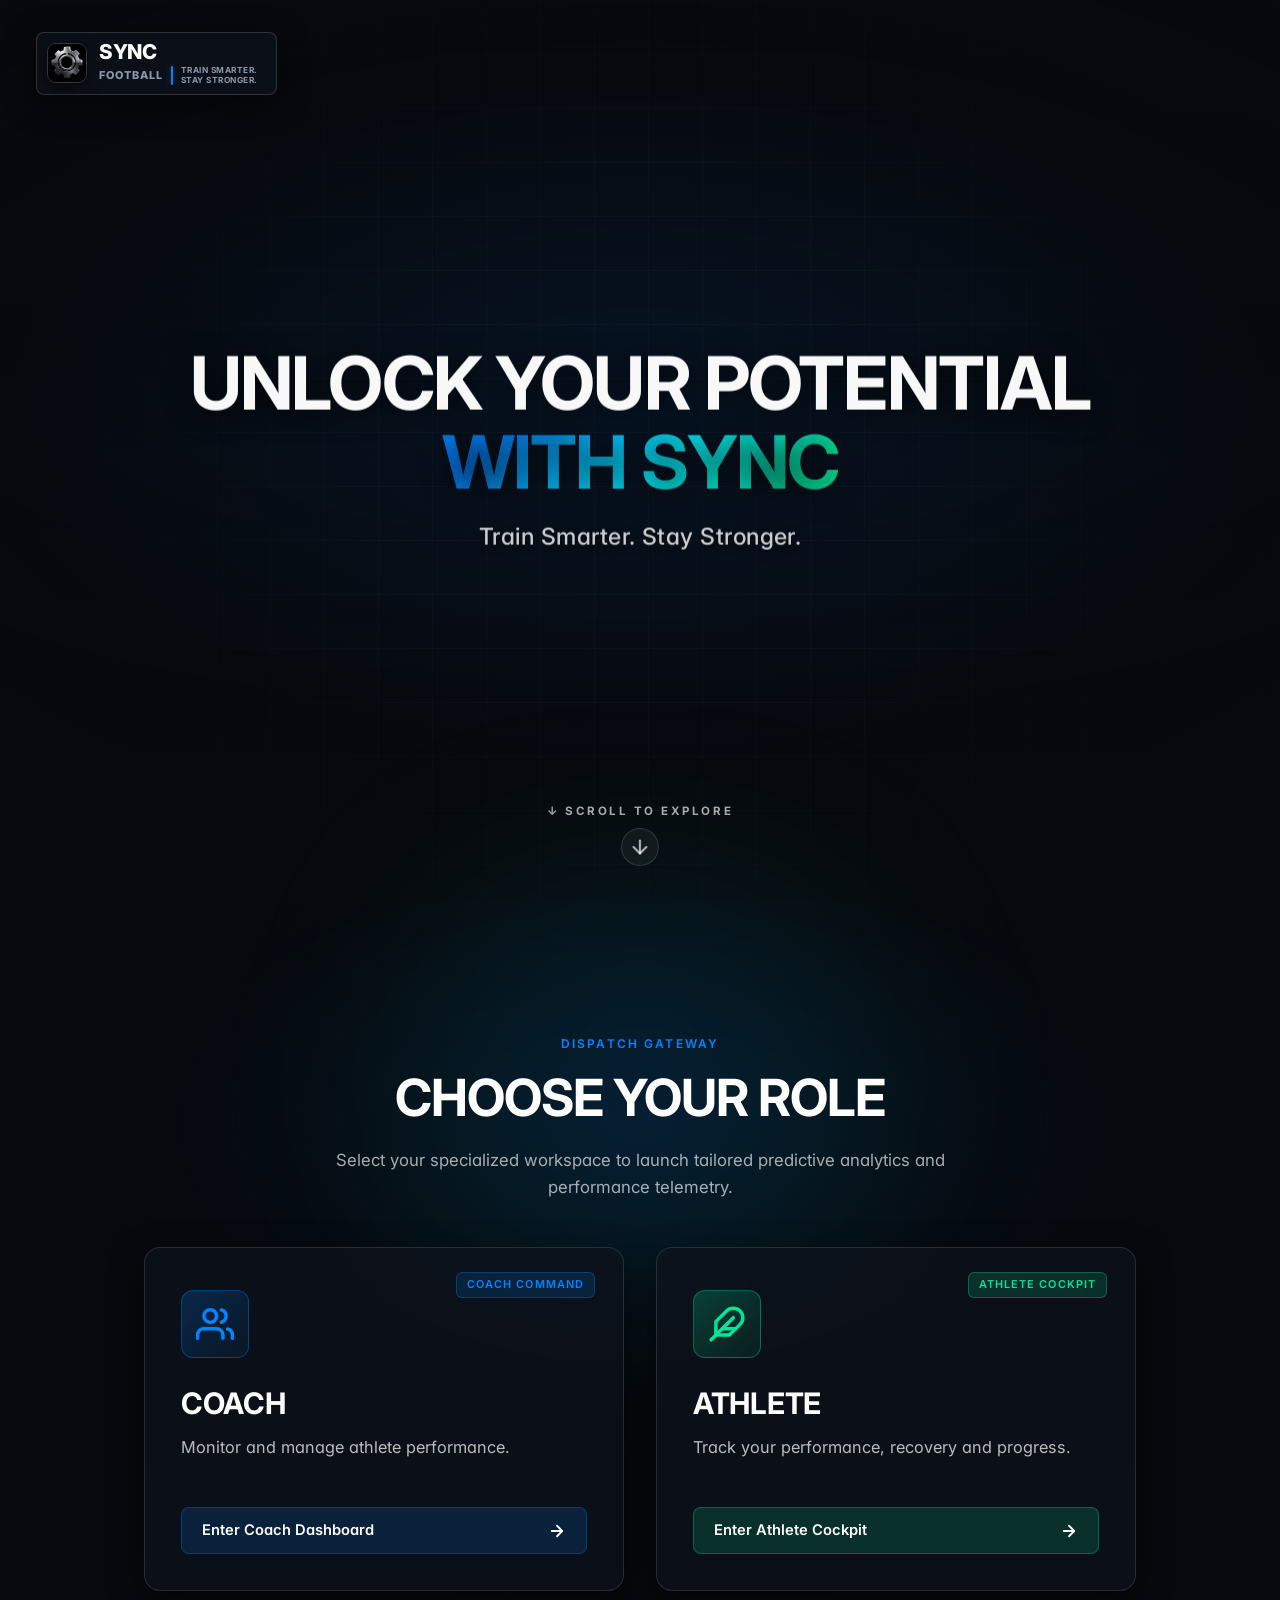
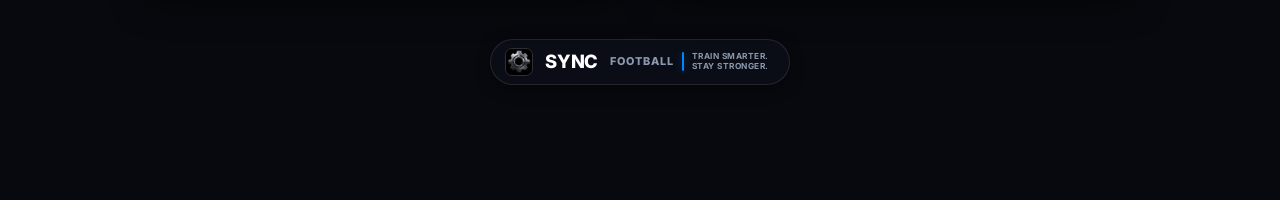
==== commit 2f2fe38c: "feat: update activity sensor, progress report comparison, and predictor UI refinement" ====
--- a/public/index.html
+++ b/public/index.html
@@ -447,11 +447,11 @@
               </div>
 
               <div class="hero-identity-footer">
-                <div class="overall-state-badge badge-ready" id="twinOverallStateBadge">
+                <div class="overall-state-badge badge-ready" id="twinOverallStateBadge" style="display: none;">
                   <span class="pulsing-state-dot"></span>
                   <span id="twinOverallStateText">READY FOR TRAINING</span>
                 </div>
-                <button type="button" class="btn-twin-explainer" id="btnOpenHowTwinWorks"
+                <button type="button" class="btn-twin-explainer" id="btnOpenHowTwinWorks" style="display: none;"
                   title="Understand how your personalized digital twin calculates your state">
                   <span>How It Works</span>
                   <svg viewBox="0 0 24 24" width="14" height="14" fill="none" stroke="currentColor" stroke-width="2">
@@ -460,6 +460,15 @@
                     <line x1="12" y1="8" x2="12.01" y2="8" />
                   </svg>
                 </button>
+                <button type="button" class="btn-download-progress-report" id="btnDownloadProgressReport"
+                  title="Download Black-and-White Before vs After Progress Report PDF for Current Athlete">
+                  <svg viewBox="0 0 24 24" width="14" height="14" fill="none" stroke="currentColor" stroke-width="2" stroke-linecap="round" stroke-linejoin="round">
+                    <path d="M21 15v4a2 2 0 0 1-2 2H5a2 2 0 0 1-2-2v-4" />
+                    <polyline points="7 10 12 15 17 10" />
+                    <line x1="12" y1="15" x2="12" y2="3" />
+                  </svg>
+                  <span id="btnProgressReportText">Download Progress Report</span>
+                </button>
                 <div id="smartAlertsList" style="display:none;"></div>
                 <span id="alertsCountBadge" style="display:none;">0</span>
               </div>
@@ -479,7 +488,7 @@
               </div>
             </div>
 
-            <!-- 4 Quick Vitals Metric Cards -->
+            <!-- 5 Quick Vitals Metric Cards -->
             <div class="vitals-grid-row">
               <!-- Heart Rate -->
               <div class="card metric-card">
@@ -521,18 +530,30 @@
                 </div>
               </div>
 
-              <!-- Activity -->
-              <div class="card metric-card">
+              <!-- Activity (Replaced Speed) -->
+              <div class="card metric-card" id="cardActivity">
                 <div class="metric-header">
                   <div class="metric-icon-box icon-activity">
-                    <img src="images/activity_runner.png" alt="Running Activity" class="metric-icon-img">
+                    <svg viewBox="0 0 24 24" width="18" height="18" fill="none" stroke="currentColor" stroke-width="2" stroke-linecap="round" stroke-linejoin="round">
+                      <polyline points="22 12 18 12 15 21 9 3 6 12 2 12" />
+                    </svg>
                   </div>
                   <span class="metric-label">Activity</span>
                 </div>
                 <div class="metric-val-row">
-                  <span class="metric-num" id="vitalActivityVal" style="font-size:1.35rem;">Running</span>
-                </div>
-                <span class="badge-subtext" id="vitalActivitySub">Team Training</span>
+                  <span class="metric-num" id="vitalActivityVal">Waiting for data</span>
+                </div>
+                <div class="badge-pill pill-green" id="vitalActivityStatus">
+                  <span class="pill-dot"></span>
+                  <span id="vitalActivityStatusText">Waiting for data</span>
+                </div>
+                <!-- Compatibility hooks for existing test suites and references -->
+                <span id="vitalActivitySub" style="display:none;">Team Training</span>
+                <span id="vitalSpeedVal" style="display:none;">--</span>
+                <span id="vitalSpeedUnit" style="display:none;">km/h</span>
+                <span id="vitalSpeedTrend" style="display:none;">--</span>
+                <span id="vitalSpeedStatus" style="display:none;"></span>
+                <span id="vitalSpeedStatusText" style="display:none;"></span>
               </div>
 
               <!-- Acceleration -->
@@ -553,6 +574,27 @@
                 <div class="badge-pill pill-yellow" id="vitalAccelStatus">
                   <span class="pill-dot"></span>
                   <span id="vitalAccelStatusText">High Load</span>
+                </div>
+              </div>
+
+              <!-- Endurance (New Metric Box) -->
+              <div class="card metric-card" id="cardEndurance">
+                <div class="metric-header">
+                  <div class="metric-icon-box icon-endurance">
+                    <svg viewBox="0 0 24 24" width="18" height="18" fill="none" stroke="currentColor" stroke-width="2" stroke-linecap="round" stroke-linejoin="round">
+                      <polygon points="13 2 3 14 12 14 11 22 21 10 12 10 13 2" />
+                    </svg>
+                  </div>
+                  <span class="metric-label">ENDURANCE</span>
+                </div>
+                <div class="metric-val-row">
+                  <span class="metric-num" id="vitalEnduranceVal">82</span>
+                  <span class="metric-unit">%</span>
+                  <span class="metric-trend trend-up-green" id="vitalEnduranceTrend">Est.</span>
+                </div>
+                <div class="badge-pill pill-green" id="vitalEnduranceStatus">
+                  <span class="pill-dot"></span>
+                  <span id="vitalEnduranceStatusText">Good Capacity</span>
                 </div>
               </div>
             </div>
@@ -986,7 +1028,6 @@
                   <th>Fatigue (%)</th>
                   <th>Recovery (%)</th>
                   <th>Performance</th>
-                  <th>Status</th>
                 </tr>
               </thead>
               <tbody id="analyticsHistoryTableBody">
@@ -1218,6 +1259,21 @@
                 </div>
               </div>
 
+              <!-- Predicted Efficiency -->
+              <div class="outcome-card-item">
+                <div class="outcome-head-row">
+                  <span class="outcome-label">Efficiency</span>
+                  <span class="delta-badge delta-neutral" id="deltaEfficiencyBadge">Baseline</span>
+                </div>
+                <div class="outcome-value-row">
+                  <span class="outcome-status-tag status-green" id="predEfficiencyStatus">Optimal</span>
+                  <span class="outcome-score" id="predEfficiencyVal">70%</span>
+                </div>
+                <div class="outcome-progress-bar">
+                  <div class="progress-fill fill-green" id="barEfficiency" style="width: 70%;"></div>
+                </div>
+              </div>
+
               <!-- Secondary Metrics: Avg HR & Caloric Burn -->
               <div class="outcome-vitals-row">
                 <div class="vitals-chip">
@@ -1250,7 +1306,7 @@
                 <h3 style="font-size:1.1rem;font-weight:800;color:var(--text-dark);">Scenario Conditions</h3>
               </div>
               <p style="font-size:0.82rem;color:var(--text-muted);margin-top:2px;">Compare how prospective session
-                options alter fatigue accumulation, recovery window, and readiness</p>
+                options alter fatigue accumulation, recovery window, and efficiency</p>
             </div>
             <div style="display:flex;align-items:center;gap:8px;">
               <span class="disclaimer-badge">Scikit-Learn ML Model Estimates</span>
@@ -1277,9 +1333,9 @@
                       class="c-delta delta-up">+26%</span></div>
                 </div>
                 <div class="comp-metric-item">
-                  <span class="c-lbl">Predicted Readiness</span>
-                  <div class="c-val-box"><strong class="c-val text-amber" id="scA_readiness">68%</strong> <span
-                      class="c-delta delta-down">-17%</span></div>
+                  <span class="c-lbl">Predicted Efficiency</span>
+                  <div class="c-val-box"><strong class="c-val text-amber" id="scA_readiness">42%</strong> <span
+                      class="c-delta delta-down" id="scA_dEfficiency">-28%</span></div>
                 </div>
                 <div class="comp-metric-item">
                   <span class="c-lbl">Recovery Required</span>
@@ -1311,9 +1367,9 @@
                       class="c-delta delta-up">+10%</span></div>
                 </div>
                 <div class="comp-metric-item">
-                  <span class="c-lbl">Predicted Readiness</span>
-                  <div class="c-val-box"><strong class="c-val text-green" id="scB_readiness">78%</strong> <span
-                      class="c-delta delta-down">-7%</span></div>
+                  <span class="c-lbl">Predicted Efficiency</span>
+                  <div class="c-val-box"><strong class="c-val text-green" id="scB_readiness">58%</strong> <span
+                      class="c-delta delta-down" id="scB_dEfficiency">-12%</span></div>
                 </div>
                 <div class="comp-metric-item">
                   <span class="c-lbl">Recovery Required</span>
@@ -1345,9 +1401,9 @@
                       class="c-delta delta-down">-6%</span></div>
                 </div>
                 <div class="comp-metric-item">
-                  <span class="c-lbl">Predicted Readiness</span>
-                  <div class="c-val-box"><strong class="c-val text-green" id="scC_readiness">86%</strong> <span
-                      class="c-delta delta-up">+1%</span></div>
+                  <span class="c-lbl">Predicted Efficiency</span>
+                  <div class="c-val-box"><strong class="c-val text-green" id="scC_readiness">73%</strong> <span
+                      class="c-delta delta-up" id="scC_dEfficiency">+3%</span></div>
                 </div>
                 <div class="comp-metric-item">
                   <span class="c-lbl">Recovery Required</span>
@@ -1381,7 +1437,7 @@
                       id="scCustom_dFatigue">--</span></div>
                 </div>
                 <div class="comp-metric-item">
-                  <span class="c-lbl">Predicted Readiness</span>
+                  <span class="c-lbl">Predicted Efficiency</span>
                   <div class="c-val-box"><strong class="c-val" id="scCustom_readiness">--</strong> <span class="c-delta"
                       id="scCustom_dReadiness">--</span></div>
                 </div>
@@ -1559,13 +1615,11 @@
               <thead>
                 <tr>
                   <th>Day</th>
-                  <th>Session</th>
-                  <th>Intensity</th>
                   <th>Load</th>
                   <th>Fatigue</th>
                   <th>Recovery</th>
                   <th>Readiness</th>
-                  <th>Status</th>
+                  <th>Efficiency</th>
                 </tr>
               </thead>
               <tbody id="simBreakdownTableBody"></tbody>
@@ -1584,6 +1638,17 @@
             <h2>Player Profile</h2>
             <p>Anatomical telemetry mapping, joint node loads, and sleep-driven AI model retraining</p>
           </div>
+          <div class="view-header-right">
+            <button type="button" class="btn-download-progress-report" id="btnDownloadProgressReportProfile"
+              title="Download Black-and-White Before vs After Progress Report PDF for Current Athlete">
+              <svg viewBox="0 0 24 24" width="14" height="14" fill="none" stroke="currentColor" stroke-width="2" stroke-linecap="round" stroke-linejoin="round">
+                <path d="M21 15v4a2 2 0 0 1-2 2H5a2 2 0 0 1-2-2v-4" />
+                <polyline points="7 10 12 15 17 10" />
+                <line x1="12" y1="15" x2="12" y2="3" />
+              </svg>
+              <span>Download Progress Report</span>
+            </button>
+          </div>
         </div>
 
         <div class="twin-deep-layout">
@@ -1770,9 +1835,15 @@
                 <input type="number" id="settingAthleteMaxHr" class="form-control" value="196">
               </div>
             </div>
-          </div>
-
-          <div class="settings-card">
+            <button class="btn-save-settings" id="btnSaveAthleteProfile" style="margin-top:14px;">Save Profile</button>
+            <div id="profileSavedToast"
+              style="display:none;font-size:0.78rem;color:var(--status-green-text);margin-top:8px;font-weight:600;">
+              ✓ Profile saved successfully!
+            </div>
+          </div>
+
+          <!-- Hardware & Safety Thresholds (Hidden from visible interface) -->
+          <div class="settings-card" id="cardHardwareSafetyThresholds" style="display: none;">
             <div class="settings-card-title">
               <svg viewBox="0 0 24 24" width="20" height="20" fill="none" stroke="currentColor" stroke-width="2.2">
                 <polyline points="22 12 18 12 15 21 9 3 6 12 2 12" />
--- a/public/style.css
+++ b/public/style.css
@@ -779,13 +779,25 @@
 /* 2. 4 Quick Vitals Metric Cards (Supporting Biometric Instruments) */
 .vitals-grid-row {
   display: grid;
-  grid-template-columns: repeat(4, 1fr);
+  grid-template-columns: repeat(5, 1fr);
   gap: 14px;
 }
 
-@media (max-width: 900px) {
+@media (max-width: 1200px) {
+  .vitals-grid-row {
+    grid-template-columns: repeat(3, 1fr);
+  }
+}
+
+@media (max-width: 768px) {
   .vitals-grid-row {
     grid-template-columns: repeat(2, 1fr);
+  }
+}
+
+@media (max-width: 480px) {
+  .vitals-grid-row {
+    grid-template-columns: 1fr !important;
   }
 }
 
@@ -846,6 +858,18 @@
   color: #14B8A6;
 }
 
+.metric-icon-box.icon-speed {
+  background: rgba(59, 130, 246, 0.12);
+  border: 1px solid rgba(59, 130, 246, 0.25);
+  color: #3B82F6;
+}
+
+.metric-icon-box.icon-endurance {
+  background: rgba(16, 185, 129, 0.12);
+  border: 1px solid rgba(16, 185, 129, 0.25);
+  color: #10B981;
+}
+
 .metric-icon-box.icon-activity {
   background: rgba(0, 70, 184, 0.12);
   border: 1px solid rgba(0, 70, 184, 0.25);
@@ -856,6 +880,37 @@
   background: rgba(245, 158, 11, 0.12);
   border: 1px solid rgba(245, 158, 11, 0.25);
   color: #F59E0B;
+}
+
+.btn-download-progress-report {
+  display: inline-flex;
+  align-items: center;
+  gap: 7px;
+  padding: 7px 14px;
+  background: var(--glass-bg-subtle, rgba(255, 255, 255, 0.06));
+  backdrop-filter: blur(8px);
+  -webkit-backdrop-filter: blur(8px);
+  border: 1px solid var(--glass-border, rgba(255, 255, 255, 0.16));
+  border-radius: var(--radius-pill, 999px);
+  font-size: 0.74rem;
+  font-weight: 600;
+  color: var(--text-dark, #F8FAFC);
+  cursor: pointer;
+  transition: all 0.2s cubic-bezier(0.16, 1, 0.3, 1);
+  white-space: nowrap;
+}
+
+.btn-download-progress-report:hover {
+  background: var(--glass-bg-hover, rgba(255, 255, 255, 0.14));
+  border-color: rgba(255, 255, 255, 0.3);
+  color: #FFFFFF;
+  transform: translateY(-1px);
+}
+
+.btn-download-progress-report:disabled {
+  opacity: 0.6;
+  cursor: not-allowed;
+  transform: none;
 }
 
 .metric-label {
@@ -4136,8 +4191,13 @@
 .scenario-comp-card.selected-card,
 .scenario-comp-card.active-card {
   border: 2px solid var(--primary-blue);
-  background: linear-gradient(180deg, rgba(255, 255, 255, 0.95) 0%, rgba(240, 247, 255, 0.85) 100%);
-  box-shadow: 0 8px 24px rgba(0, 132, 255, 0.2);
+  background: var(--glass-bg);
+  box-shadow: 0 8px 24px rgba(0, 132, 255, 0.25);
+}
+
+.scenario-comp-card.selected-card:hover,
+.scenario-comp-card.active-card:hover {
+  background: var(--glass-bg-hover);
 }
 
 .comp-card-top {
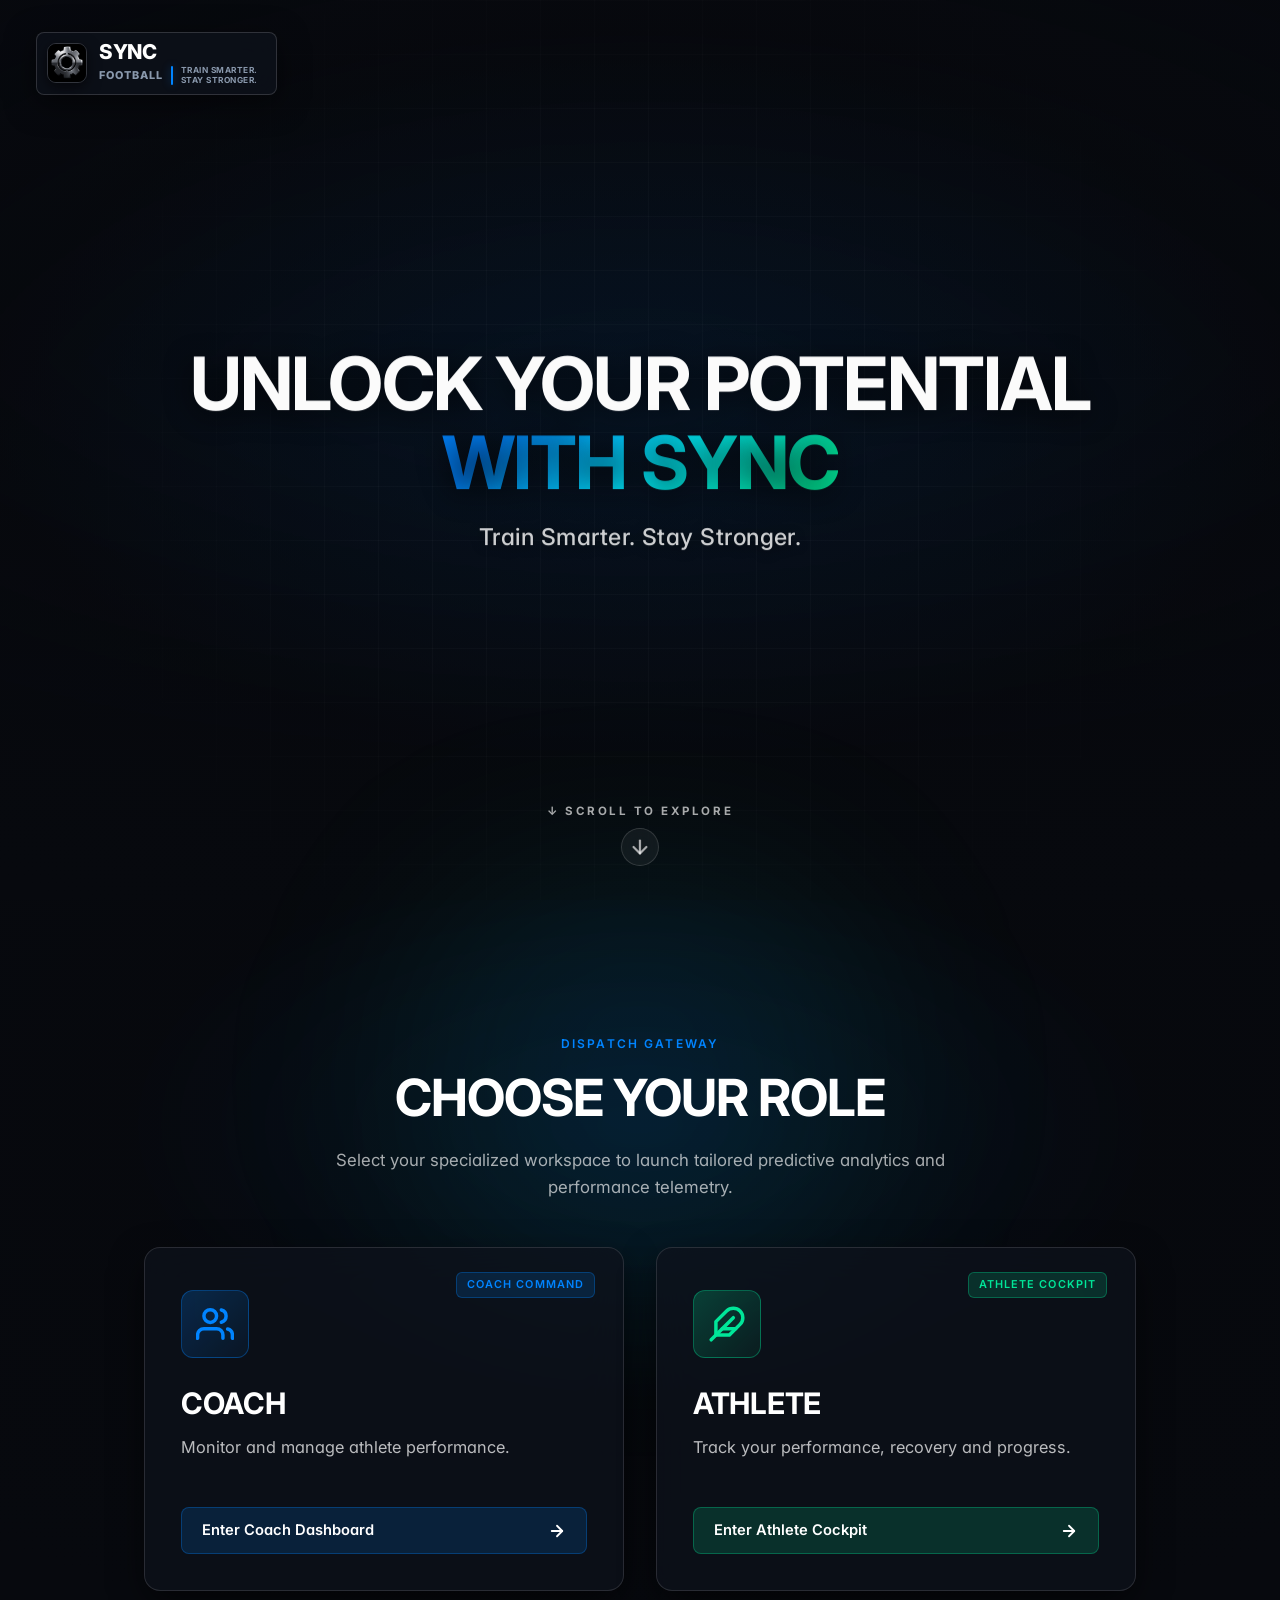
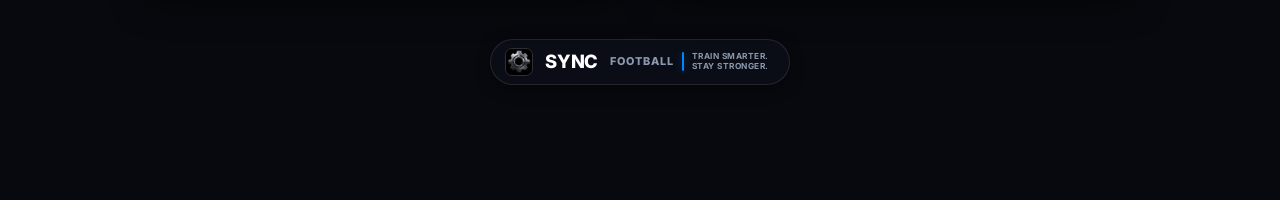
==== commit 4d23962c: "fix(analytics): render 180-day longitudinal log from day 1 with deterministic initialization" ====
--- a/public/index.html
+++ b/public/index.html
@@ -1018,7 +1018,7 @@
             <span id="historyRowCount" style="font-size:0.75rem;color:var(--text-muted);">Showing 180 recorded training
               days</span>
           </div>
-          <div class="table-responsive" style="max-height:280px;">
+          <div class="table-responsive" style="max-height:360px;min-height:220px;overflow-y:auto;">
             <table class="custom-data-table">
               <thead>
                 <tr>
@@ -1921,8 +1921,6 @@
       </div>
     </div>
     <div style="display:flex;flex-direction:column;gap:6px;padding-top:12px;">
-      <a href="#digital-twin" class="btn-top-action" id="dropdownLinkProfile"
-        style="justify-content:center;text-decoration:none;">Biomechanical Twin Model</a>
       <a href="#settings" class="btn-top-action" id="dropdownLinkSettings"
         style="justify-content:center;text-decoration:none;">Profile Configuration</a>
     </div>
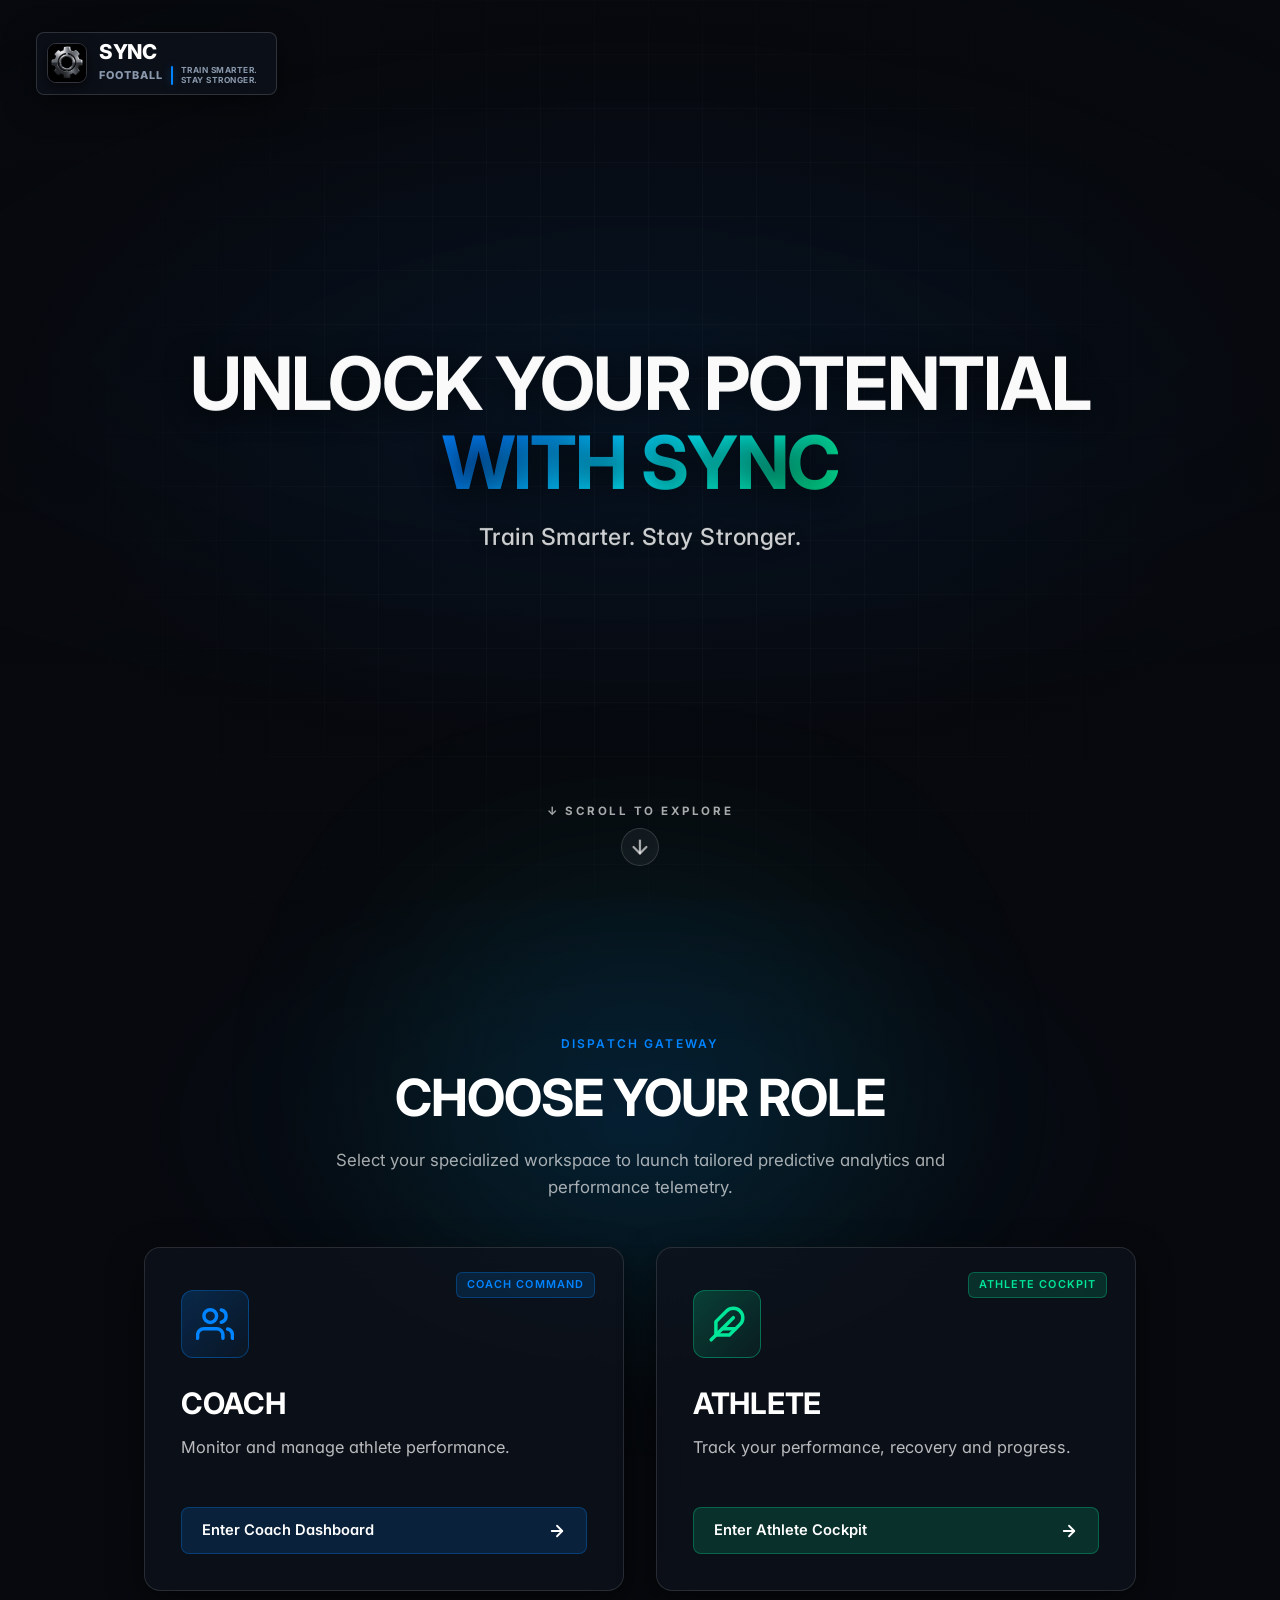
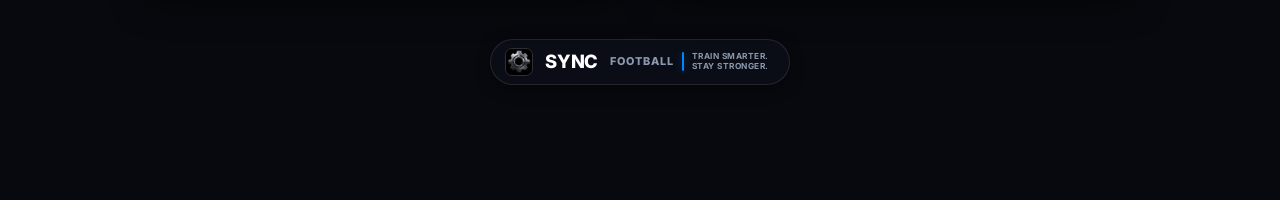
==== commit f618d5a5: "docs(step-11): update README, WIRING_GUIDE for MAX30100 hardware and Phase 2 architecture" ====
--- a/public/index.html
+++ b/public/index.html
@@ -2131,7 +2131,7 @@
       <div class="modal-header">
         <div>
           <h3 class="modal-title">ESP32 Hardware Wiring &amp; Setup</h3>
-          <p class="modal-subtitle">MAX30102 Optical PPG &amp; MPU6050 6-DOF IMU Sensor Hub</p>
+          <p class="modal-subtitle">MAX30100 Optical PPG &amp; MPU6050 6-DOF IMU Sensor Hub</p>
         </div>
         <button class="modal-btn-close" id="btnCloseHwModal">&times;</button>
       </div>
@@ -2140,7 +2140,7 @@
         <div style="background:#F1F6FB;padding:14px;border-radius:10px;">
           <h4 style="font-weight:700;color:var(--text-dark);margin-bottom:6px;">Pinout Wiring (I2C Bus):</h4>
           <ul style="padding-left:18px;line-height:1.6;font-family:monospace;font-size:0.82rem;color:var(--text-dark);">
-            <li>ESP32 3V3 ───&gt; VCC (MAX30102 &amp; MPU6050)</li>
+            <li>ESP32 3V3 ───&gt; VCC (MAX30100 &amp; MPU6050)</li>
             <li>ESP32 GND ───&gt; GND (Common Ground)</li>
             <li>ESP32 GPIO 21 (SDA) ───&gt; SDA (Sensor I2C Data)</li>
             <li>ESP32 GPIO 22 (SCL) ───&gt; SCL (Sensor I2C Clock)</li>
@@ -2579,7 +2579,7 @@
         <div style="background:#FFFFFF;border:1px solid var(--border-card);border-radius:12px;padding:14px 16px;">
           <h4 style="margin:0 0 8px 0;font-size:0.9rem;font-weight:800;color:var(--text-dark);">Sensor Signal Processing &amp; Bounds</h4>
           <div style="display:flex;flex-direction:column;gap:6px;font-size:0.8rem;color:var(--text-muted);">
-            <div>• <strong>MAX30102 Optical PPG:</strong> Dual-wavelength (Red 660nm / IR 880nm) photoplethysmography with ambient background subtraction. Operating bounds: 30–240 BPM, 70–100% SpO<sub>2</sub>.</div>
+            <div>• <strong>MAX30100 Optical PPG:</strong> Dual-wavelength (Red 660nm / IR 880nm) photoplethysmography with ambient background subtraction. Operating bounds: 30–240 BPM, 70–100% SpO<sub>2</sub>.</div>
             <div>• <strong>MPU6050 6-DOF IMU:</strong> 3-axis accelerometer configured to +/- 2g scale (16,384 LSB/g) with dynamic gravity compensation.</div>
             <div>• <strong>Packet Contract:</strong> Schema v2.4 strict runtime verification. Out-of-bounds readings are safely quarantined.</div>
           </div>
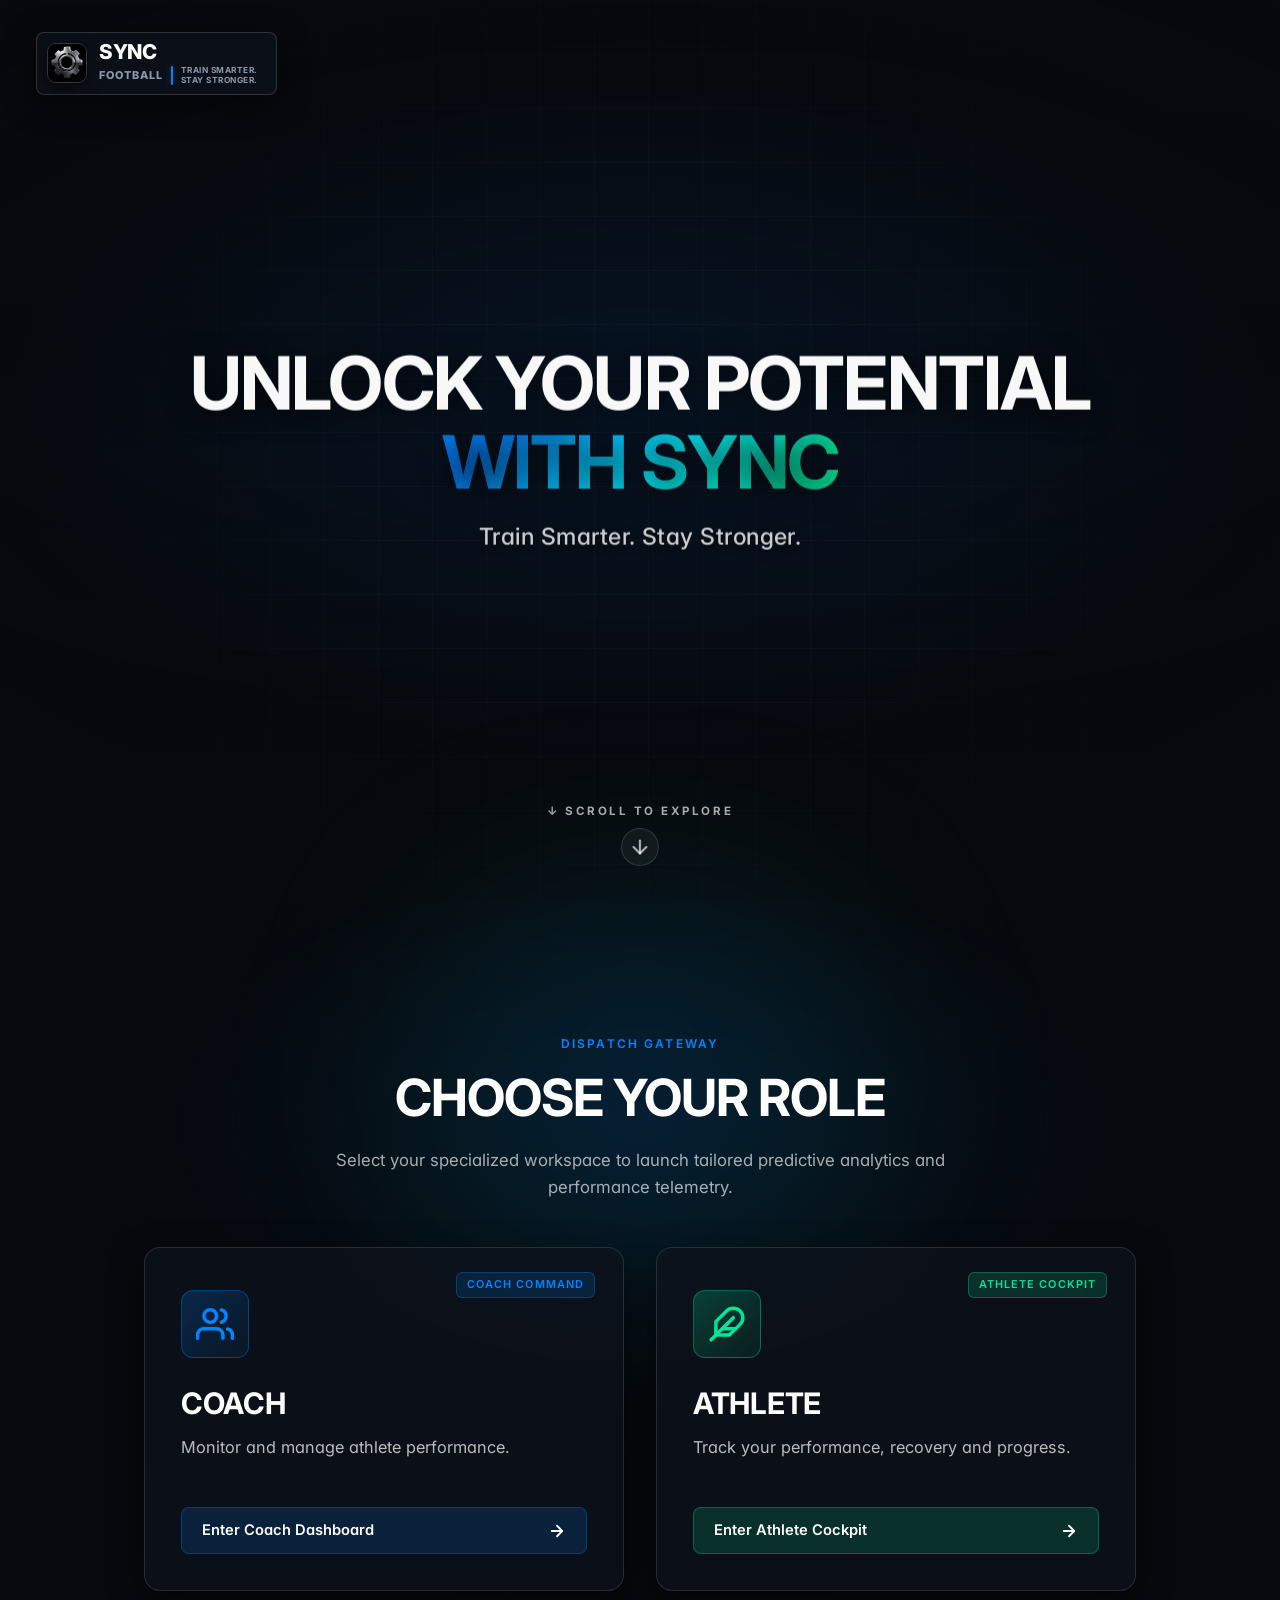
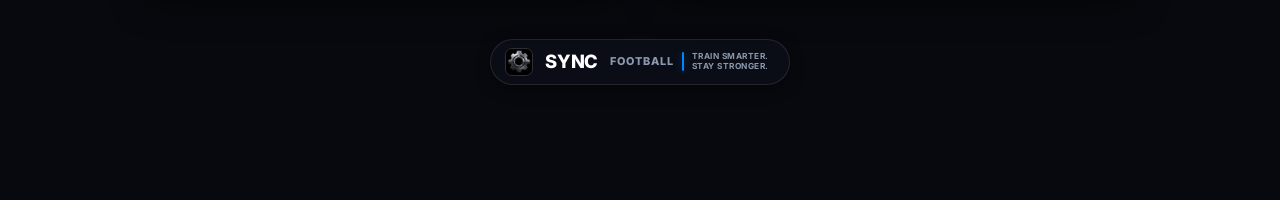
==== commit f55e7eb7: "feat(ui): remove Activity box from Live Athlete Data and realign sensor cards" ====
--- a/public/index.html
+++ b/public/index.html
@@ -488,7 +488,7 @@
               </div>
             </div>
 
-            <!-- 5 Quick Vitals Metric Cards -->
+            <!-- 4 Quick Vitals Metric Cards -->
             <div class="vitals-grid-row">
               <!-- Heart Rate -->
               <div class="card metric-card">
@@ -530,32 +530,6 @@
                 </div>
               </div>
 
-              <!-- Activity (Replaced Speed) -->
-              <div class="card metric-card" id="cardActivity">
-                <div class="metric-header">
-                  <div class="metric-icon-box icon-activity">
-                    <svg viewBox="0 0 24 24" width="18" height="18" fill="none" stroke="currentColor" stroke-width="2" stroke-linecap="round" stroke-linejoin="round">
-                      <polyline points="22 12 18 12 15 21 9 3 6 12 2 12" />
-                    </svg>
-                  </div>
-                  <span class="metric-label">Activity</span>
-                </div>
-                <div class="metric-val-row">
-                  <span class="metric-num" id="vitalActivityVal">Waiting for data</span>
-                </div>
-                <div class="badge-pill pill-green" id="vitalActivityStatus">
-                  <span class="pill-dot"></span>
-                  <span id="vitalActivityStatusText">Waiting for data</span>
-                </div>
-                <!-- Compatibility hooks for existing test suites and references -->
-                <span id="vitalActivitySub" style="display:none;">Team Training</span>
-                <span id="vitalSpeedVal" style="display:none;">--</span>
-                <span id="vitalSpeedUnit" style="display:none;">km/h</span>
-                <span id="vitalSpeedTrend" style="display:none;">--</span>
-                <span id="vitalSpeedStatus" style="display:none;"></span>
-                <span id="vitalSpeedStatusText" style="display:none;"></span>
-              </div>
-
               <!-- Acceleration -->
               <div class="card metric-card">
                 <div class="metric-header">
@@ -597,6 +571,19 @@
                   <span id="vitalEnduranceStatusText">Good Capacity</span>
                 </div>
               </div>
+            </div>
+
+            <!-- Hidden compatibility hooks for existing test suites and telemetry references -->
+            <div style="display:none;" aria-hidden="true">
+              <span id="vitalActivityVal">Waiting for data</span>
+              <span id="vitalActivityStatus">Waiting for data</span>
+              <span id="vitalActivityStatusText">Waiting for data</span>
+              <span id="vitalActivitySub">Team Training</span>
+              <span id="vitalSpeedVal">--</span>
+              <span id="vitalSpeedUnit">km/h</span>
+              <span id="vitalSpeedTrend">--</span>
+              <span id="vitalSpeedStatus"></span>
+              <span id="vitalSpeedStatusText"></span>
             </div>
           </div>
 
--- a/public/style.css
+++ b/public/style.css
@@ -779,13 +779,13 @@
 /* 2. 4 Quick Vitals Metric Cards (Supporting Biometric Instruments) */
 .vitals-grid-row {
   display: grid;
-  grid-template-columns: repeat(5, 1fr);
+  grid-template-columns: repeat(4, 1fr);
   gap: 14px;
 }
 
 @media (max-width: 1200px) {
   .vitals-grid-row {
-    grid-template-columns: repeat(3, 1fr);
+    grid-template-columns: repeat(2, 1fr);
   }
 }
 
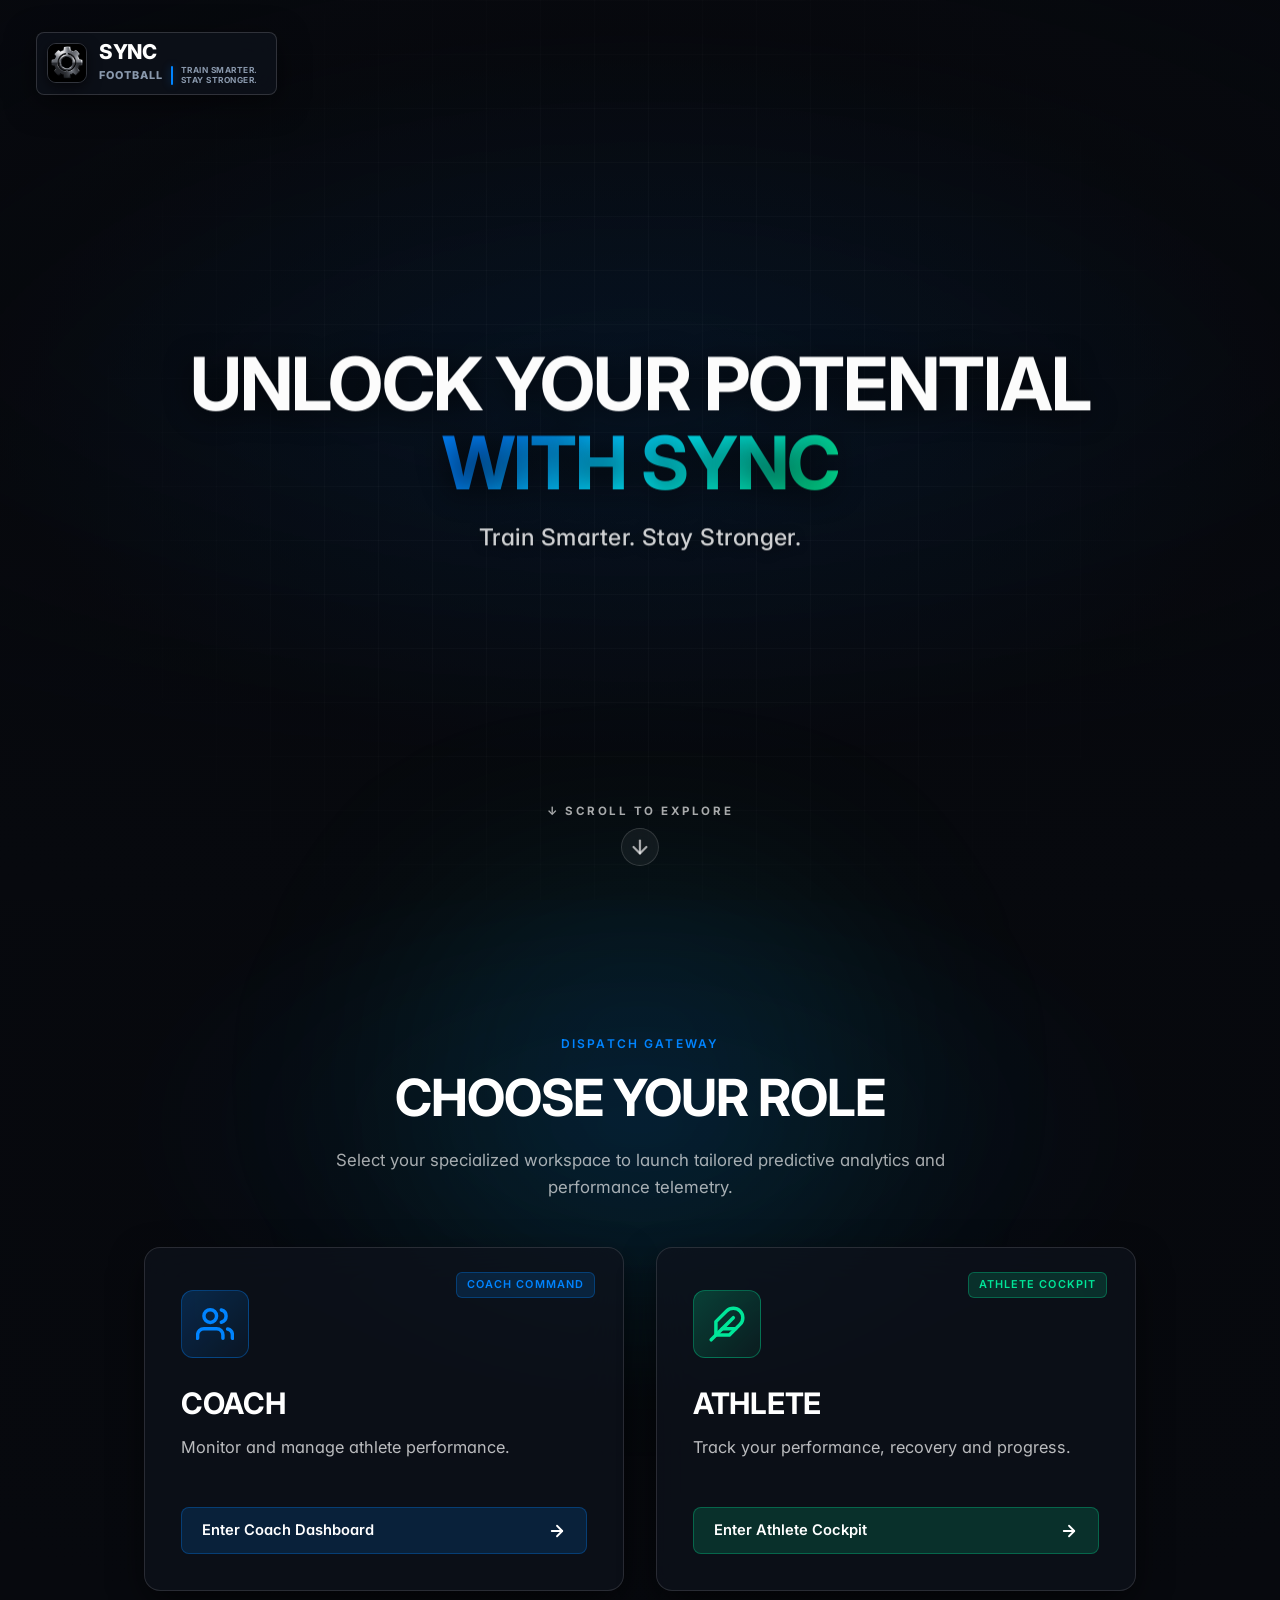
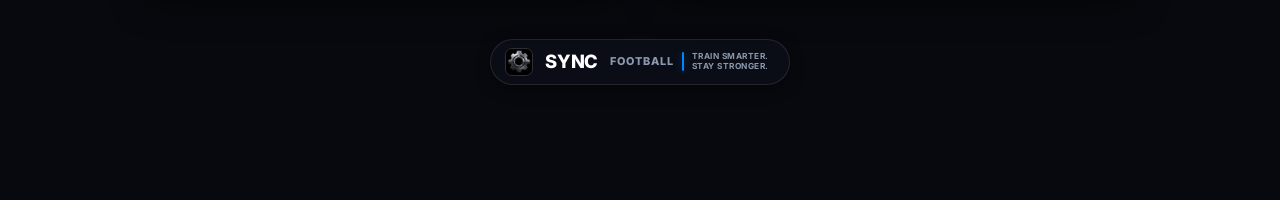
==== commit 82cb1f51: "Remove Cadence/SPM from telemetry simulation and remove Act from packet inspector" ====
--- a/public/index.html
+++ b/public/index.html
@@ -834,13 +834,6 @@
                 style="font-size:0.85rem;color:var(--text-muted);">g</span></div>
             <div class="live-kpi-sub" id="liveLabAccelAxes" style="display:none;"></div>
           </div>
-
-          <div class="live-kpi-card">
-            <span class="live-kpi-title">Step Rate</span>
-            <div class="live-kpi-val"><span id="liveLabCadenceVal">168</span> <span
-                style="font-size:0.85rem;color:var(--text-muted);">SPM</span></div>
-            <div class="live-kpi-sub" style="display:none;"><span id="liveLabStepsVal"></span><span id="liveLabCalBurnVal"></span></div>
-          </div>
         </div>
 
         <!-- Raw Telemetry Stream Inspector Console -->
@@ -2140,7 +2133,7 @@
             style="background:#0F172A;color:#38BDF8;padding:10px 12px;border-radius:8px;font-size:0.8rem;margin-top:6px;overflow-x:auto;">POST http://&lt;SERVER_IP&gt;:5000/api/esp32/telemetry
 Content-Type: application/json
 
-{"hr": 156, "spo2": 98, "ax": 0.4, "ay": 1.9, "az": -0.7, "cadence": 168}</pre>
+{"hr": 156, "spo2": 98, "ax": 0.4, "ay": 1.9, "az": -0.7}</pre>
         </div>
 
         <button class="btn-top-action" id="btnModalCloseDone"
@@ -2466,7 +2459,7 @@
             <div class="step-num-circle">1</div>
             <div>
               <strong class="step-title">Collect</strong>
-              <p class="step-desc">Stream live telemetry (heart rate, SpO<sub>2</sub>, 6-DOF IMU acceleration, cadence)
+              <p class="step-desc">Stream live telemetry (heart rate, SpO<sub>2</sub>, 6-DOF IMU acceleration)
                 from physical ESP32 wearables and longitudinal training logs.</p>
             </div>
           </div>
--- a/public/style.css
+++ b/public/style.css
@@ -1699,7 +1699,7 @@
 
 .live-kpi-row {
   display: grid;
-  grid-template-columns: repeat(4, 1fr);
+  grid-template-columns: repeat(3, 1fr);
   gap: 16px;
   margin-bottom: 20px;
 }
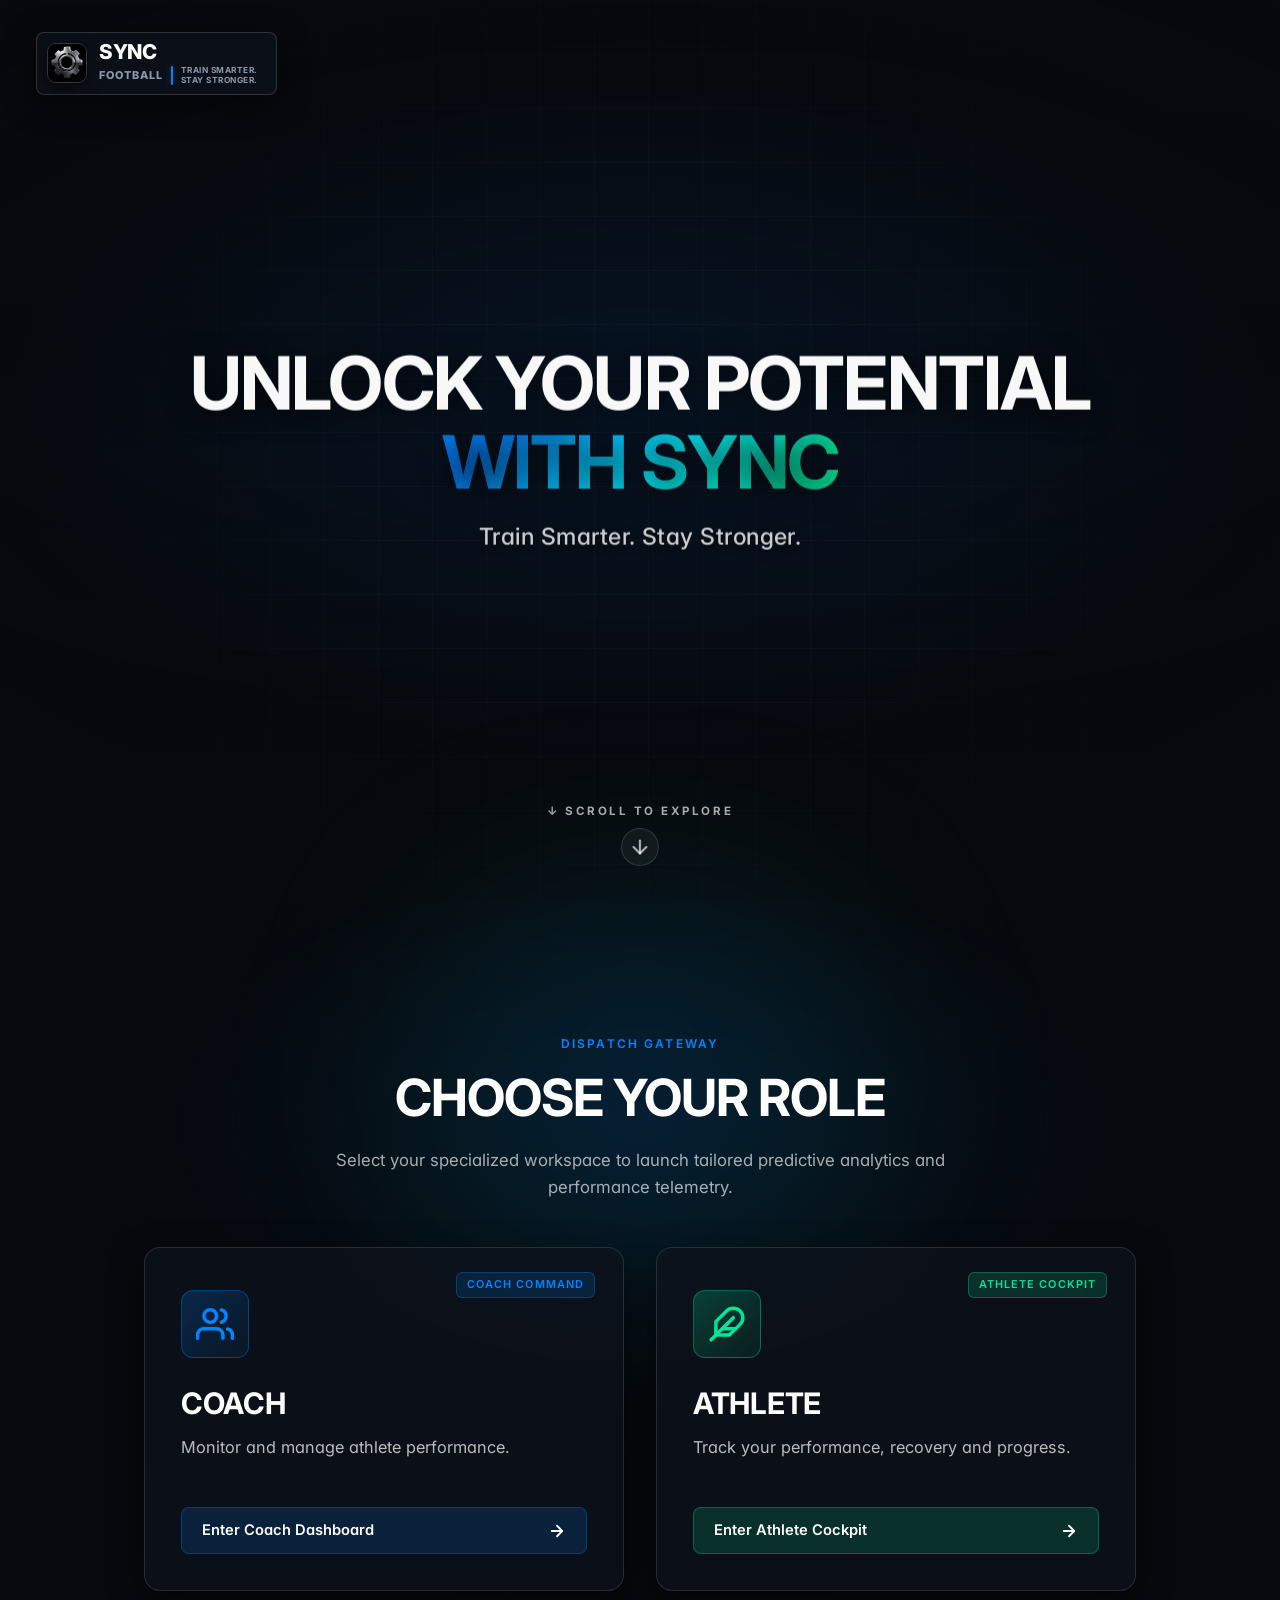
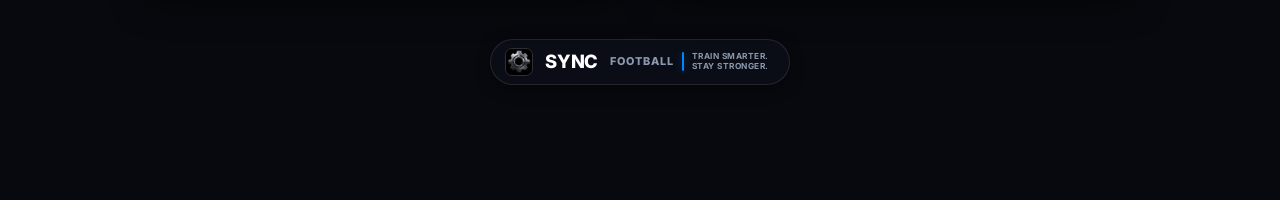
==== commit 2d720514: "feat(analytics): restrict longitudinal physiological log and charts to 7-day period" ====
--- a/public/index.html
+++ b/public/index.html
@@ -860,13 +860,13 @@
 
 
       <!-- ======================================================================
-           VIEW 4: ANALYTICS (180-DAY PROGRESSION)
+           VIEW 4: ANALYTICS (7-DAY PROGRESSION)
            ====================================================================== -->
       <section class="view-panel" id="view-analytics">
         <div class="view-header-bar">
           <div class="view-header-left">
             <h2>Longitudinal Athlete Analytics</h2>
-            <p>180-Day longitudinal progression, physiological adaptation curves &amp; workload distribution</p>
+            <p>7-Day longitudinal progression, physiological adaptation curves &amp; workload distribution</p>
           </div>
           <div class="view-header-actions">
             <button class="btn-top-action" id="btnRefreshAnalytics">
@@ -993,10 +993,10 @@
 
         <div class="card" style="padding:18px;">
           <div style="display:flex;justify-content:space-between;align-items:center;margin-bottom:12px;">
-            <h3 style="font-size:0.95rem;font-weight:700;color:var(--text-dark);">180-Day Longitudinal Physiological Log
+            <h3 style="font-size:0.95rem;font-weight:700;color:var(--text-dark);">7-Day Longitudinal Physiological Log
             </h3>
-            <span id="historyRowCount" style="font-size:0.75rem;color:var(--text-muted);">Showing 180 recorded training
-              days</span>
+            <span id="historyRowCount" style="font-size:0.75rem;color:var(--text-muted);">Showing all 7 recorded training
+              days (Day 1 – 7)</span>
           </div>
           <div class="table-responsive" style="max-height:360px;min-height:220px;overflow-y:auto;">
             <table class="custom-data-table">
